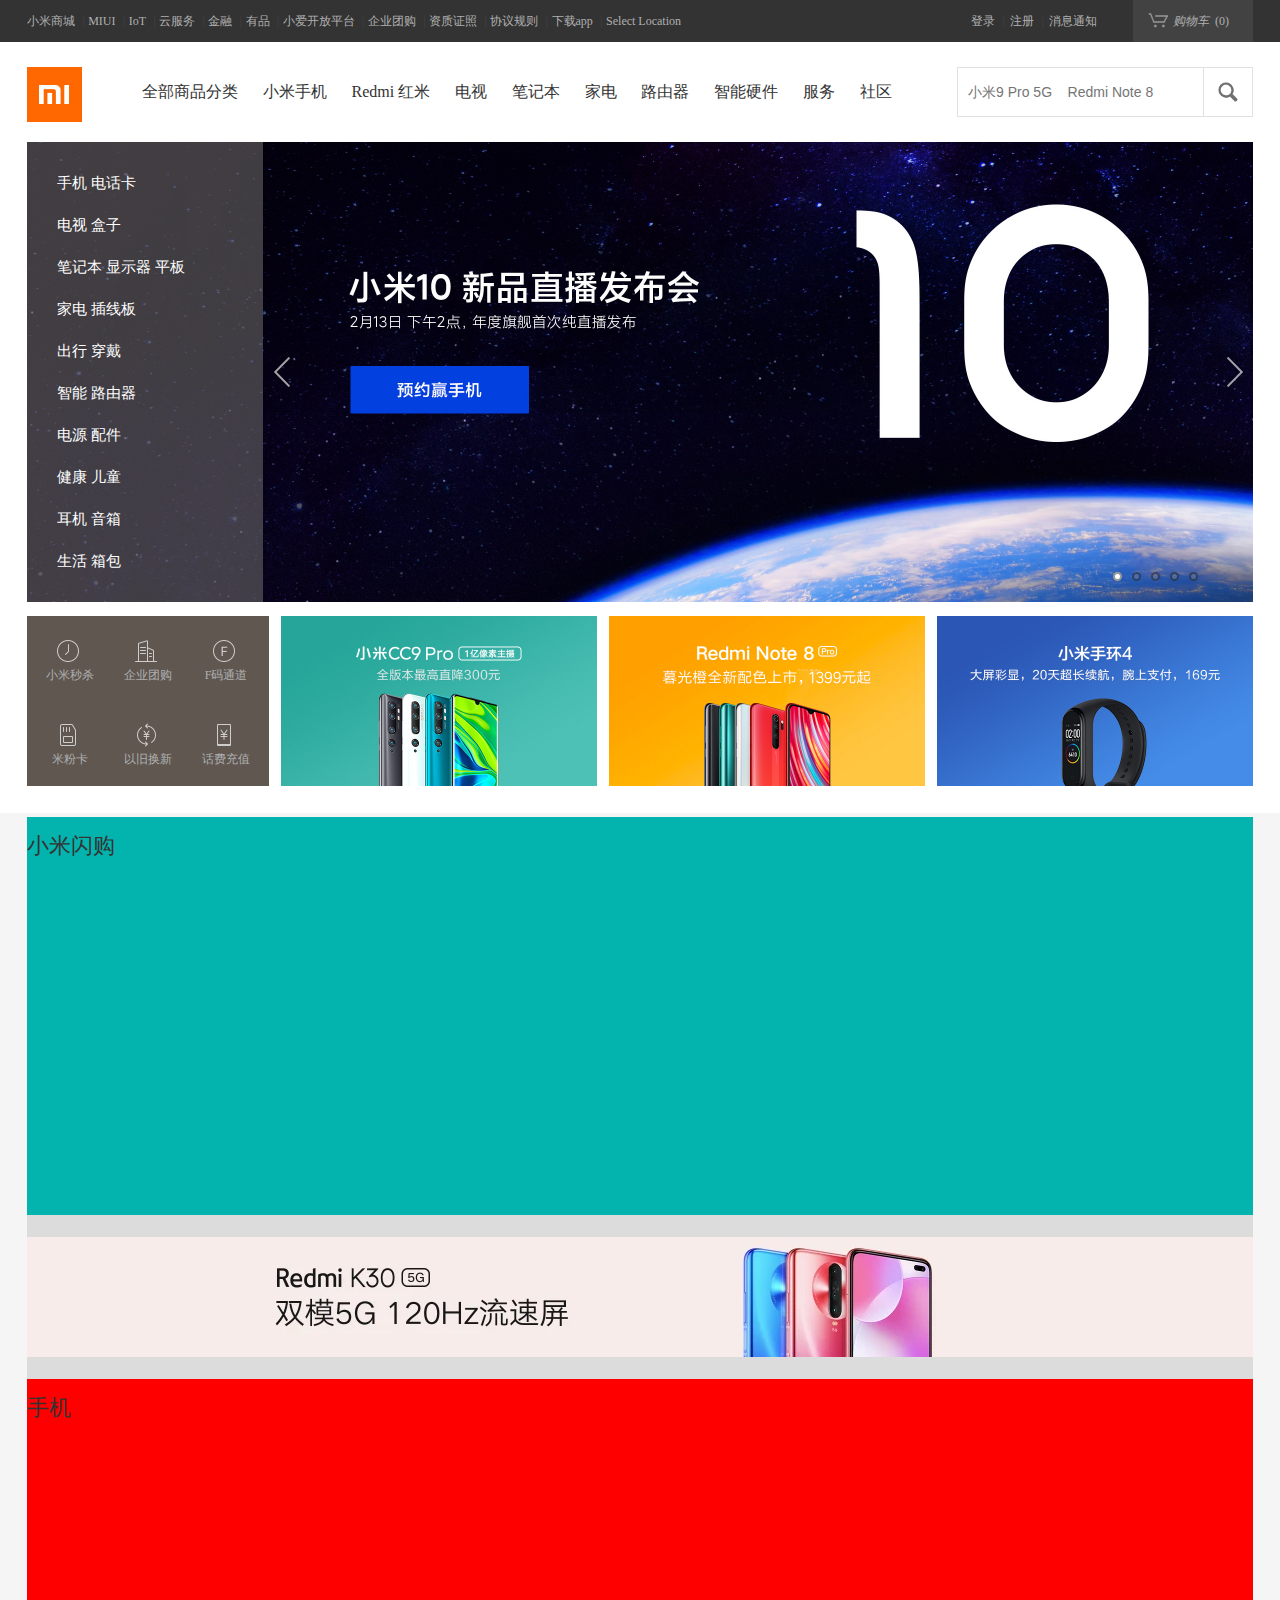
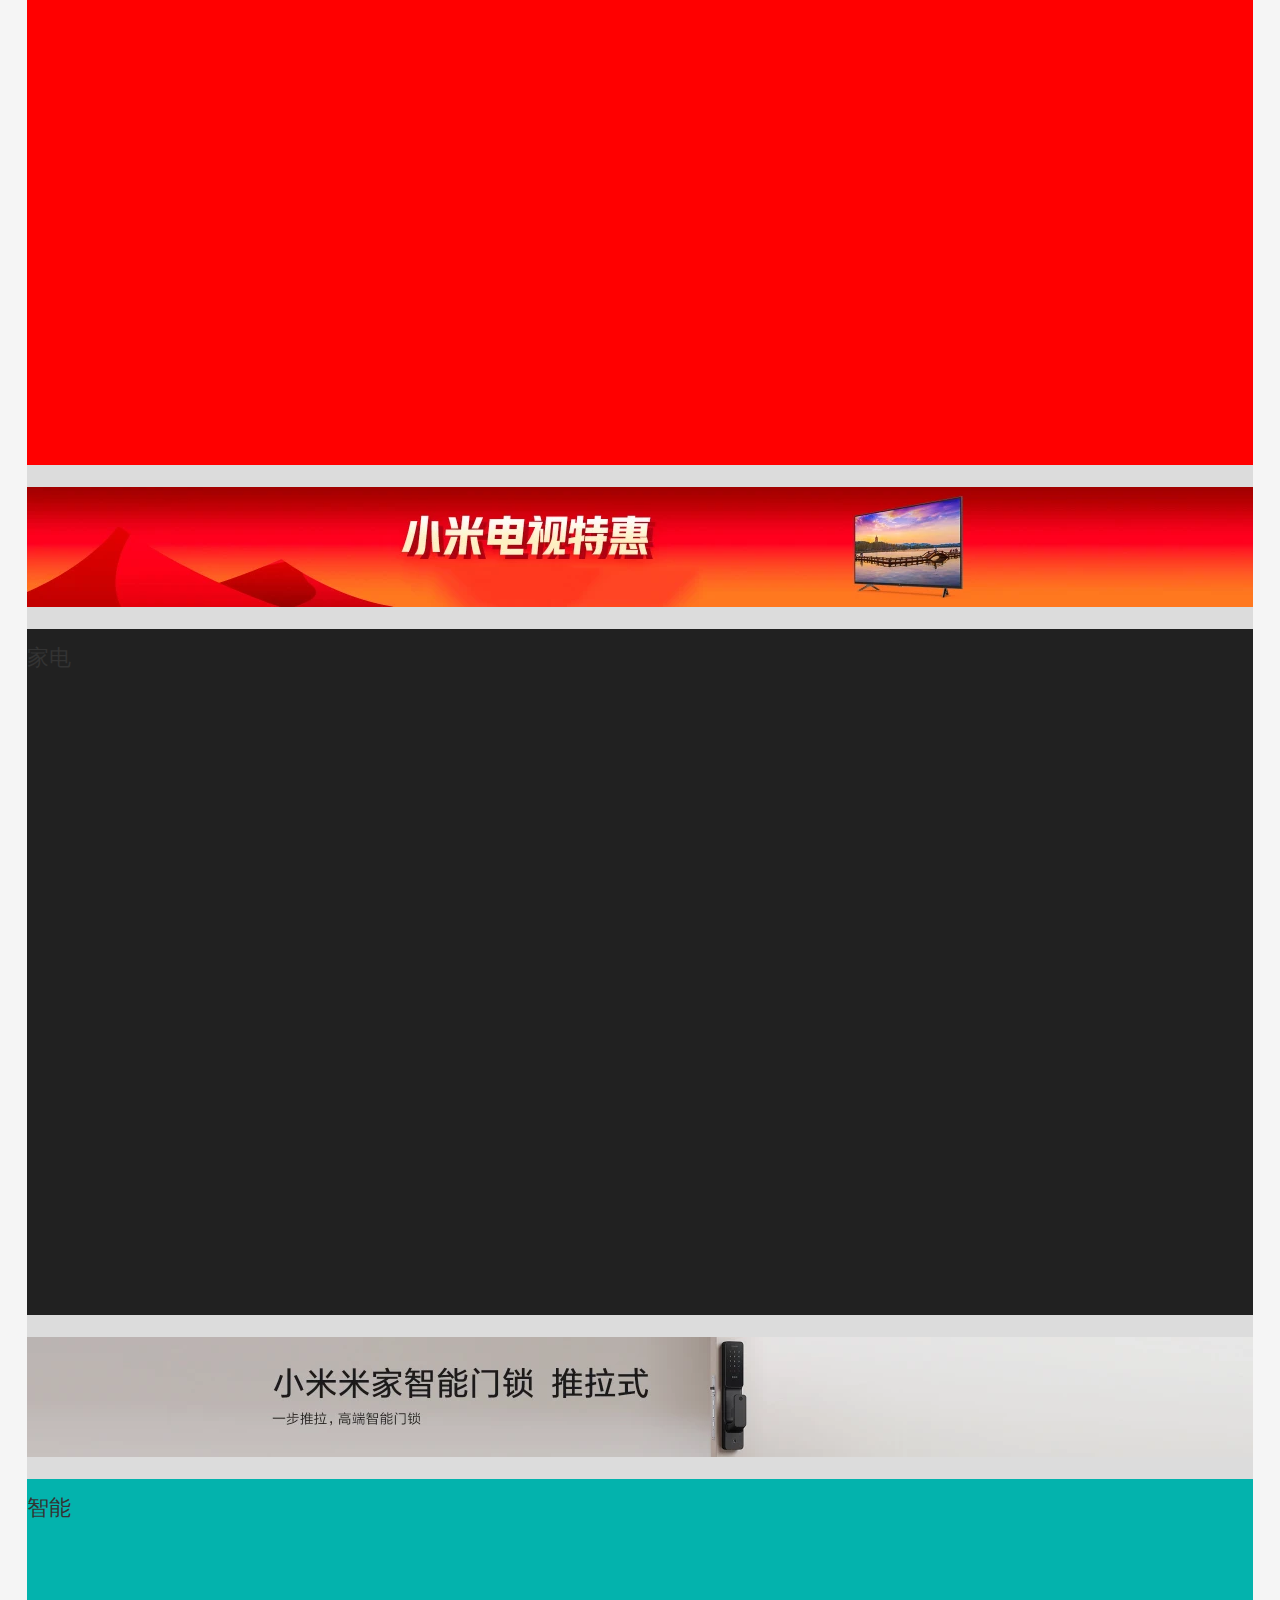
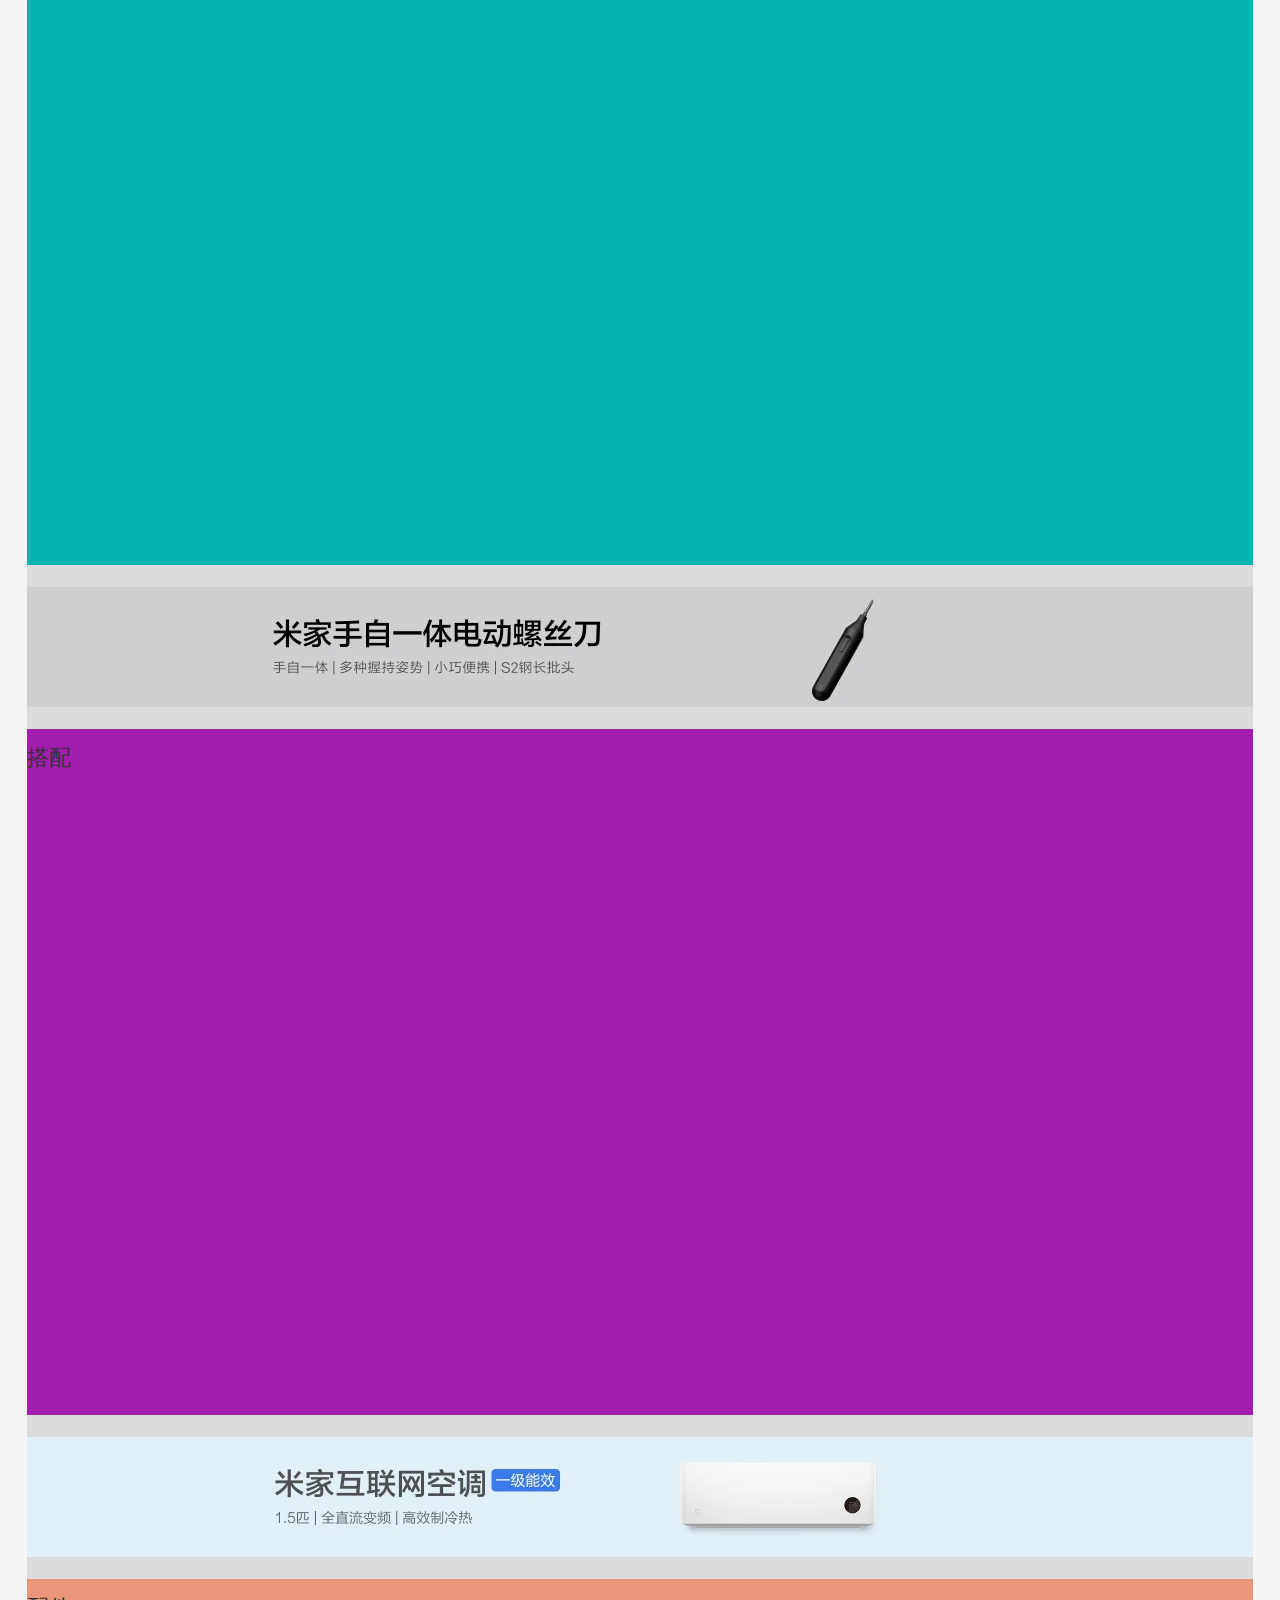
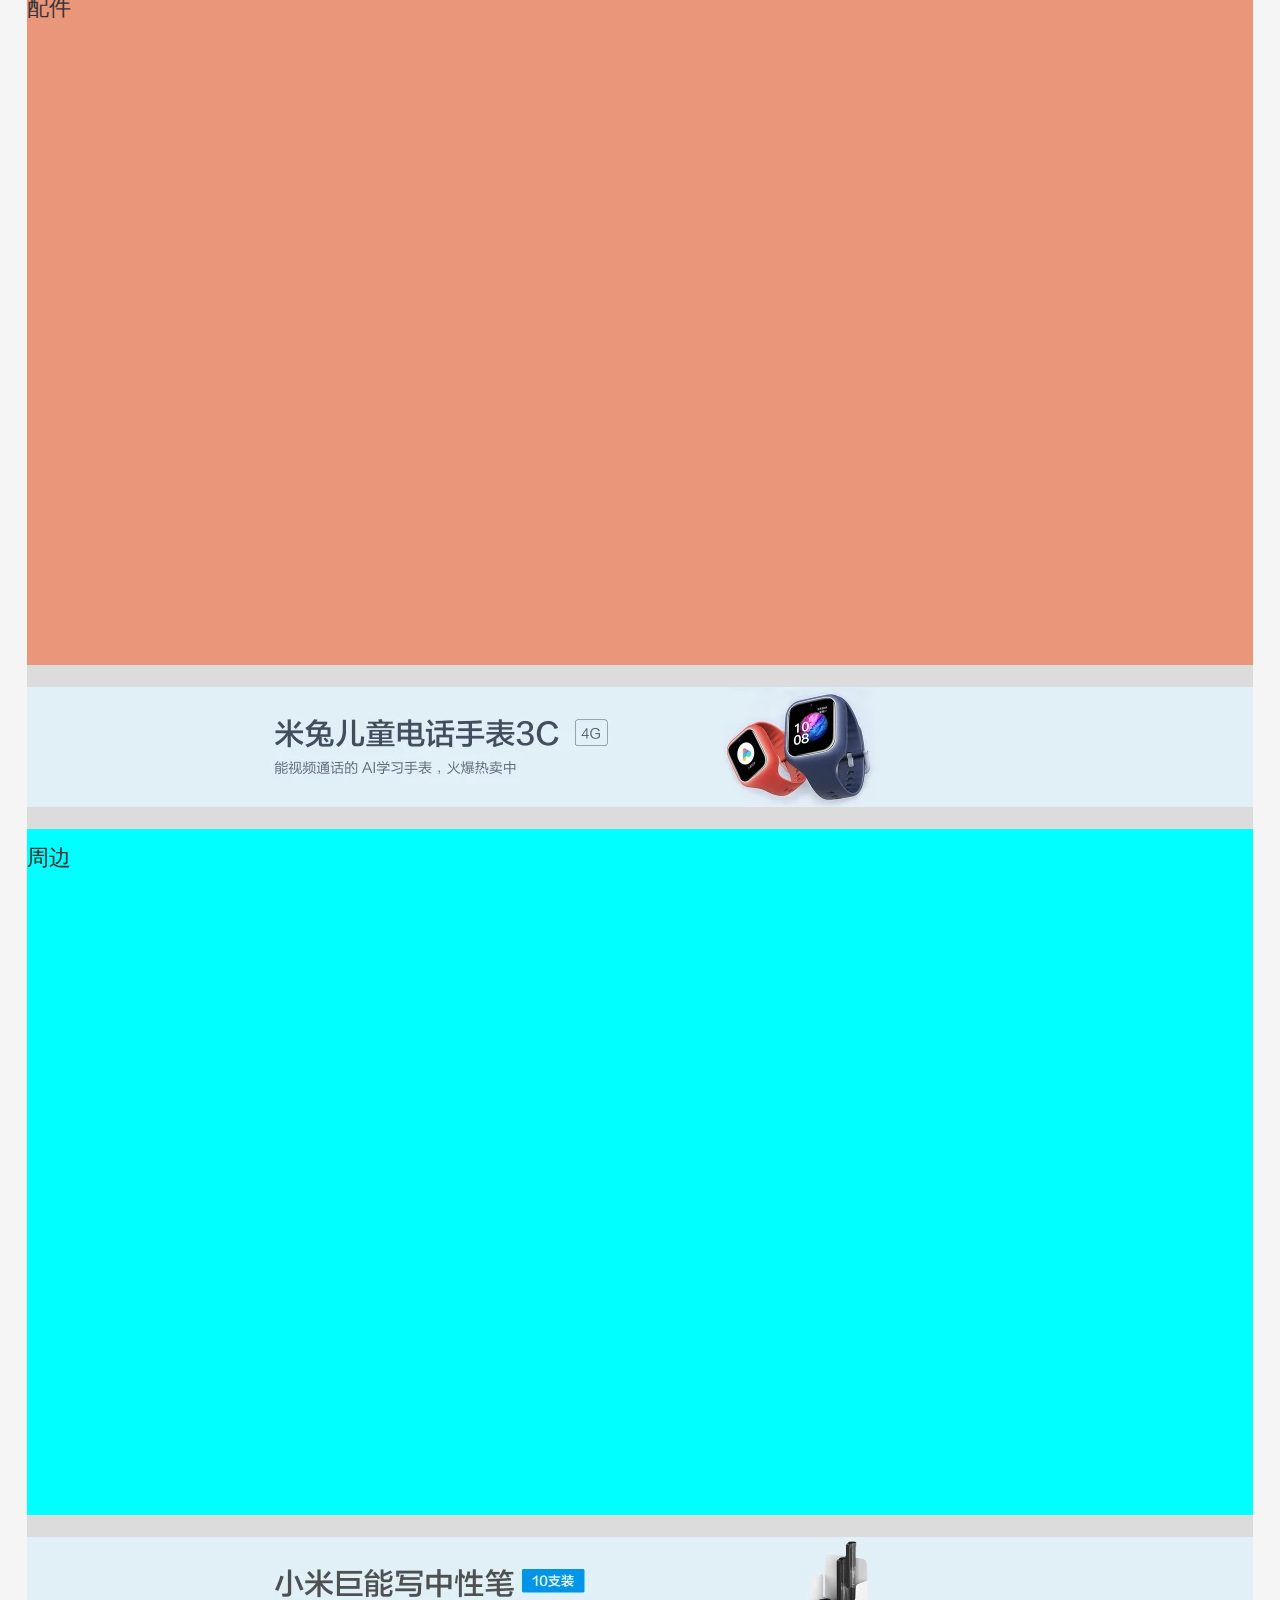
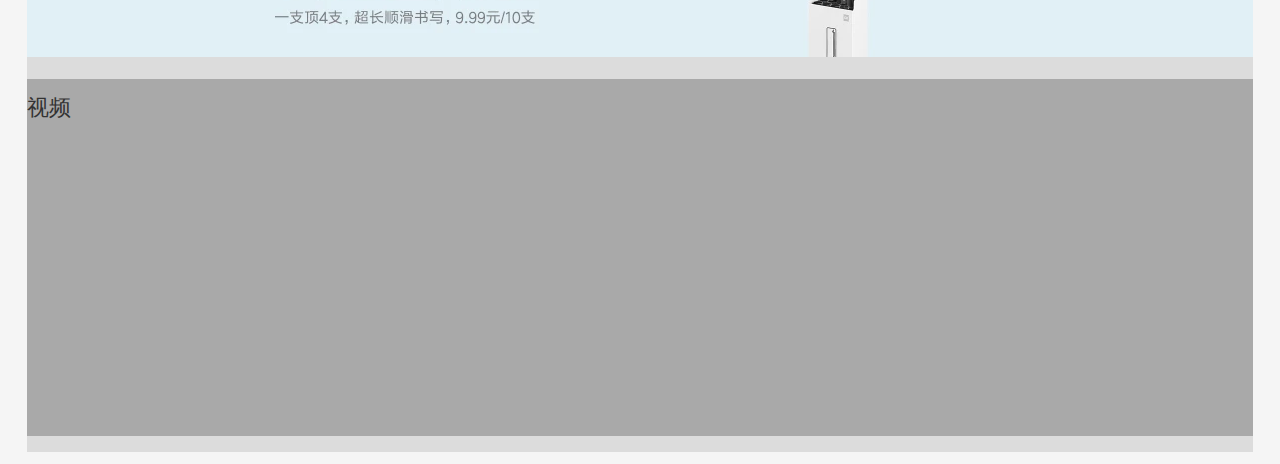
==== index.html @ f9903ea3 "小米商城 2020/2/10 16:49" ====
<!DOCTYPE html>
<html>
	<head>
		<meta charset="utf-8" />
		<title></title>
	</head>
	<body>

	</body>
</html>
<!DOCTYPE html>
<html>
	<head>
		<meta charset="utf-8" />
		<link rel="stylesheet" href="css/index.css" />
		<title>小米商城</title>
	</head>
	<body>
		<div class="nav">
			<div class="container">
				<div class="nav_left">
					<ul>
						<li><a href="">小米商城</a><span class="sep">|</span></li>
						<li><a href="">MIUI</a><span class="sep">|</span></li>
						<li><a href="">IoT</a><span class="sep">|</span></li>
						<li><a href="">云服务</a><span class="sep">|</span></li>
						<li><a href="">金融</a><span class="sep">|</span></li>
						<li><a href="">有品</a><span class="sep">|</span></li>
						<li><a href="">小爱开放平台</a><span class="sep">|</span></li>
						<li><a href="">企业团购</a><span class="sep">|</span></li>
						<li><a href="">资质证照</a><span class="sep">|</span></li>
						<li><a href="">协议规则</a><span class="sep">|</span></li>
						<li class="downapp"><a href="">下载app</a><span class="sep">|</span>
							<div class="b_code">
								<div><img src="./img/93650133310ec1c385487417a472a26c.png" /></div>
								<span>小米商城APP</span>
							</div>
						</li>
						<li><a href="">Select Location</a></li>
					</ul>
				</div>
				<div class="nav_right">
					<ul>
						<li><a href="">消息通知</a></li>
						<li><a href="">注册</a><span class="sep">|</span></li>
						<li><a href="">登录</a><span class="sep">|</span></li>
					</ul>
					<div class="shopping_cart">
						<div class="iconfont-cart"><img src="img/d7db56d1d850113f016c95e289e36efa.png" /></div>
						<div>
							<em>购物车&nbsp;&nbsp;</em><span>(0)</span>
							<div class="cart_menu"></div>
						</div>
					</div>
				</div>
			</div>
		</div>
		<div class="wrapper">
			<div class="site-header">
				<div class="container">
					<div class="logo">
						<img src="img/mi-logo.png" alt="">
					</div>
					<div class="s_nav">
						<ul>
							<li><a href="">全部商品分类</a></li>
							<li><a href="">小米手机</a></li>
							<li><a href="">Redmi 红米</a></li>
							<li><a href="">电视</a></li>
							<li><a href="">笔记本</a></li>
							<li><a href="">家电</a></li>
							<li><a href="">路由器</a></li>
							<li><a href="">智能硬件</a></li>
							<li><a href="">服务</a></li>
							<li><a href="">社区</a></li>
						</ul>
					</div>
					<div class="search">
						<input type="text" name="" class="search-box" value="" placeholder="小米9 Pro 5G    Redmi Note 8" />
						<div class="search_sub">
							<input type="submit" class="search-btn" value="" />
							<img src="img/search2.png" class="search-icon" />
						</div>
					</div>
				</div>
			</div>
			<div class="home-hero-container">
				<div class="home1">
					<div class="lb-left">
						<ul>
							<li>手机 电话卡</li>
							<li>电视 盒子</li>
							<li>笔记本 显示器 平板</li>
							<li>家电 插线板</li>
							<li>出行 穿戴</li>
							<li>智能 路由器</li>
							<li>电源 配件</li>
							<li>健康 儿童</li>
							<li>耳机 音箱</li>
							<li>生活 箱包</li>
						</ul>
					</div>
					<div class="goods-list">
					</div>
					<div class="lb-right">
						<ul>
							<li class="lb-display"><img src="img/a9ff246edc5ff5e20df7eebc06f28540.jpg" /></li>
							<li><img src="img/6bd4174b8c5aad67a64864a5716ad152.jpg" /></li>
							<li><img src="img/755aca9487082e7698e16f17cfb70839.jpg" /></li>
							<li><img src="img/8f816cfc71d6095ccf7a88079ba1bb20.jpg" /></li>
							<li><img src="img/d1f5969f331232266a61ef6319e7f943.jpg" /></li>
						</ul>
					</div>
					<div class="lt-btn"></div>
					<div class="gt-btn"></div>
					<div class="lb-point">
						<ol>
							<li class="hoverPoint"></li>
							<li></li>
							<li></li>
							<li></li>
							<li></li>
						</ol>
					</div>
				</div>
				<div class="home2">
					<div class="span1 span3">
						<ul>
							<li>
								<a href=""><img src="img/82abdba456e8caaea5848a0cddce03db.png"/></a>
								小米秒杀
							</li>
							<li>
								<a href=""><img src="img/806f2dfb2d27978e33fe3815d3851fa3.png"/></a>
								企业团购
							</li>
							<li>
								<a href=""><img src="img/eded6fa3b897a058163e2485532c4f10.png"/></a>
								F码通道
							</li>
							<li>
								<a href=""><img src="img/43a3195efa6a3cc7662efed8e7abe8bf.png"/></a>
								米粉卡
							</li>
							<li>
								<a href=""><img src="img/f4846bca6010a0deb9f85464409862af.png"/></a>
								以旧换新
							</li>
							<li>
								<a href=""><img src="img/9a76d7636b08e0988efb4fc384ae497b.png"/></a>
								话费充值
							</li>
						</ul>
					</div>
					<div class="span2 span3">
						<img src="img/7bc54a61b927dd8c54ddd39a0acf0254.jpg" />
					</div>
					<div class="span2 span3">
						<img src="img/94c74e01afe50a86c3a87ff030b85781.jpg" />
					</div>
					<div class="span2 span3">
						<img src="img/816a66edef10673b4768128b41804cae.jpg" />
					</div>
				</div>
			</div>
			<div class="page-main">
				<div class="page-container">
					<!-- 小米闪购 -->
					<div class="home-flashsale">
						<div class="box-hd">
							<h2 class="title">小米闪购</h2>
						</div>
					</div>
					<!-- 广告 -->
					<div class="home-banner-box">
						<img src="img/731d72805fb720532079afd58645f6b9.jpg" alt="">
					</div>
					<!-- 手机 -->
					<div class="home-brick-box phone">
						<div class="box-hd">
							<h2 class="title">手机</h2>
						</div>
					</div>
					<!-- 广告 -->
					<div class="home-banner-box">
						<img src="img/41d16e66381cfeda7b6b39ab67678d5e.jpg" alt="">
					</div>
					<!-- 家电 -->
					<div class="home-brick-box jd">
						<div class="box-hd">
							<h2 class="title">家电</h2>
						</div>
					</div>
					<!-- 广告 -->
					<div class="home-banner-box">
						<img src="img/59e8fc8ba9718c266882719fb4bbcedd.webp" alt="">
					</div>
					<div class="home-brick-box intelligence">
						<div class="box-hd">
							<h2 class="title">智能</h2>
						</div>
					</div>
					<div class="home-banner-box">
						<img src="img/98d68302bbdf8a004f2e91c56b527c2b.webp" alt="">
					</div>
					<div class="home-brick-box collocation">
						<div class="box-hd">
							<h2 class="title">搭配</h2>
						</div>
					</div>
					<div class="home-banner-box">
						<img src="img/89c2a209b742fce9b10d9d196149d634.webp" alt="">
					</div>
					
					<div class="home-brick-box parts">
						<div class="box-hd">
							<h2 class="title">配件</h2>
						</div>
					</div>
					<div class="home-banner-box">
						<img src="img/10fb0086cb21120c53248a3d8cc56dc5.webp" alt="">
					</div>
					<div class="home-brick-box periphery">
						<div class="box-hd">
							<h2 class="title">周边</h2>
						</div>
					</div>
					<div class="home-banner-box">
						<img src="./img/88e35cffc82cd98cd53172460067af17.webp" alt="">
					</div>
					<div class="home-video-box">
						<div class="box-hd">
							<h2 class="title">视频</h2>
						</div>
					</div>
				</div>
			</div>
		</div>
	</body>
	<script src="js/jquery-1.9.1.min.js"></script>
	<script src="js/index.js"></script>
</html>
---- css/index.css ----
* {
	margin: 0;
	color: #b0b0b0;
	font-size: 12px;
}

a {
	text-decoration: none;
	margin-right: 0.3em;
}

li {
	list-style: none;
}

.nav {
	width: 100%;
	height: 42px;
	background-color: rgb(51, 51, 51);
}

.nav .container {
	width: 1226px;
	margin: 0 auto;
}

.nav_left {
	width: auto;
	height: 42px;
	float: left;
	margin-left: -40px;
}

.nav_left ul li {
	float: left;
	line-height: 42px;
}

.nav_left ul li a:hover {
	color: #fff;
}

.sep {
	margin: 0 .3em;
	color: #424242;
}

.nav_right {
	width: auto;
	height: 42px;
	float: right;
}

.nav_right ul {
	float: left;
}

.nav_right ul li {
	float: right;
	line-height: 42px;
	margin-right: 2px;
}

.nav_right ul li a:hover {
	color: #fff;
}

.shopping_cart {
	margin-left: 30px;
	float: right;
	width: 120px;
	height: 42px;
	background-color: rgb(66, 66, 66);
	line-height: 42px;
	position: relative;
}

.iconfont-cart {
	width: 20px;
	height: 20px;
	float: left;
	margin: 5px 5px 0px 15px;
}

.iconfont-cart img {
	width: 100%;
	height: 100%;
}

.b_code {
	width: 125px;
	height: 0;
	background-color: #fff;
	position: absolute;
	left: -36px;
	box-shadow: 0 1px 5px #aaa;
	transition: height .3s;
}

.downapp {
	position: relative;
}

.downapp:hover .b_code {
	height: 150px;
}

.downapp:hover .b_code>div {
	height: 90px;
}

.downapp:hover .b_code span {
	display: inline-block;
}

.b_code>div {
	width: 90px;
	height: 0;
	position: relative;
	top: 20px;
	left: 17px;
	transition: height .5s;
}

.b_code img {
	width: 100%;
	height: 100%;
}

.b_code span {
	font-size: 14px;
	color: #333;
	position: relative;
	top: 15px;
	left: 20px;
	display: none;
}

.cart_menu {
	width: 320px;
	height: 0;
	background-color: #fff;
	position: absolute;
	left: -200px;
	box-shadow: 0 1px 5px #aaa;
	transition: height .3s;
	z-index: 999;
}

.shopping_cart:hover .cart_menu {
	height: 100px;
}

.site-header {
	width: 100%;
	height: 100px;
	/* background-color: green; */
}

.site-header .container {
	width: 1226px;
	height: 100px;
	/* background-color: #00C0A5; */
	margin: 0 auto;
	position: relative;
}

.logo {
	width: 55px;
	height: 55px;
	background-color: #ff6700;
	position: relative;
	float: left;
	top: 25px;
}

.logo img {
	margin: 3px;
}

.s_nav {
	width: 850px;
	height: 100px;
	float: left;
}

.s_nav ul li a {
	float: left;
	margin-left: 20px;
	font-size: 16px;
	color: #333;
	line-height: 100px;
	transition: all .3s;
}

.s_nav ul li a:hover {
	color: red;
}

.search {
	width: 296px;
	height: 50px;
	background-color: red;
	float: right;
	position: relative;
	top: 25px;
}

.search-box {
	width: 225px;
	height: 48px;
	padding: 0 10px;
	font-size: 14px;
	border: 1px solid #e0e0e0;
	line-height: 48px;
	outline: 0;
	color: #333;
}

.search-btn {
	width: 49px;
	height: 50px;
	border: 1px solid #e0e0e0;
	border-left: none;
	outline: 0;
	background-color: #fff;
	cursor: pointer;
	transition: all .3s;
}

.search img {
	width: 20px;
	height: 20px;
	position: absolute;
	top: 15px;
	right: 15px;
}

.search_sub {
	position: relative;
	float: right;
	cursor: pointer;
}

.search_sub:hover .search-btn {
	background-color: rgb(255, 103, 0);
}

.home-hero-container {
	width: 1226px;
	height: 644px;
	margin: 0 auto;
}

.home1 {
	width: 100%;
	height: 460px;
	/* background-color: yellowgreen; */
	position: relative;
}

.home2 {
	width: 100%;
	height: 170px;
	/* background-color: #83C44E; */
	margin-top: 14px;
	position: relative;
}

.lb-left {
	width: 236px;
	height: 100%;
	border: 0;
	color: #fff;
	background: rgba(105, 101, 101, 0.6);
	position: absolute;
	z-index: 99;
}

.lb-left ul {
	width: 234px;
	height: 420px;
	padding: 20px 0;
}

.lb-left ul li {
	font-size: 15px;
	color: #fff;
	height: 42px;
	width: 206px;
	line-height: 42px;
	padding-left: 30px;
	position: relative;
	display: block;
	cursor: pointer;
}


.lb-left ul li:hover {
	background-color: #ff6700;
}


.lb-right {
	width: 1226px;
	height: 100%;
	cursor: pointer;
	/* overflow: hidden; */
}

.lb-right ul {
	width: 1226px;
	height: auto;
	padding: 0;
}

.lb-right ul li {
	width: 1226px;
	height: auto;
	/* float: left; */
	position: absolute;
	opacity: 0;
	transition: all 1s;
}

.lb-display {
	opacity: 1 !important;
}

.lb-right ul li img {
	width: 100%;
	height: 100%;
}

.lt-btn {
	width: 41px;
	height: 69px;
	position: absolute;
	top: 195px;
	left: 236px;
	background: url(../img/icon-slides.png) no-repeat 100% 100%;
	background-position: -83px 0;
	cursor: pointer;
}

.lt-btn:hover {
	background-position: 0 0;
}

.gt-btn {
	width: 41px;
	height: 69px;
	position: absolute;
	right: 0px;
	top: 195px;
	background: url(../img/icon-slides.png) no-repeat 100% 100%;
	background-position: -124px 0;
	cursor: pointer;
}

.gt-btn:hover {
	background-position: -42px 0;
}

.lb-point a {
	width: 6px;
	height: 6px;
	border: 2px solid #fff;
	border-color: hsla(0, 0%, 100%, .3);
	border-radius: 10px;
	overflow: hidden;
	background: rgba(0, 0, 0, .4);
	opacity: 1;
}

.goods-list {
	width: 850px;
	height: 100%;
	background-color: #fff;
	display: none;
	position: absolute;
	z-index: 99;
	left: 236px;
}

.lb-point {
	width: 170px;
	height: 20px;
	/* background-color: rgba(0,0,0,.2); */
	position: absolute;
	right: 20px;
	bottom: 10px;
}

.lb-point ol li {
	width: 5px;
	height: 5px;
	background-color: rgba(153, 153, 153, .3);
	border-radius: 50%;
	float: left;
	border: 2px solid rgba(0, 0, 0, .4);
	transition: all 0.5s;
	margin-left: 10px;
	cursor: pointer;
}

.lb-point ol li:hover {
	background-color: #fff;
}

.hoverPoint {
	background-color: #fff !important;
}

.span1 {
	width: 236px;
	height: 164px;
	background-color: gold;
	position: relative;
	margin: 0;
	padding: 3px;
	list-style-type: none;
	font-size: 12px;
	text-align: center;
	background: #5f5750;
}

.span2 {
	width: 316px;
	height: 100%;
}

.span2 img {
	width: 100%;
}

.span3 {
	float: left;
	margin-right: 12px;
}

.span3:nth-last-child(1) {
	margin-right: 0;
}

.span1 ul {
	width: 100%;
	height: 100%;
	padding: 0;
}

.span1 ul li {
	float: left;
	width: 70px;
	height: 82px;
	padding: 0 3px;
	margin: 2px 0 0 2px;
}

.span1 ul li img {
	width: 24px;
	height: 24px;
}

.span1 ul li a {
	display: block;
	padding-top: 18px;
	text-overflow: ellipsis;
	color: #fff;
	opacity: .7;
	-webkit-transition: opacity .2s;
	transition: opacity .2s;
}

.span1 ul li:hover {
	color: white;
}

.page-main {
	width: 100%;
	height: 6035px;
	background-color: #f5f5f5;
	padding-top: 4px;
	padding-bottom: 12px;
	margin-top: 27px;
}

.page-container {
	width: 1226px;
	height: 100%;
	background-color: rgba(0, 0, 0, .1);
	margin: 0 auto;
}

.home-flashsale {
	width: 100%;
	height: 398px;
	background-color: #03B3AD;
	margin-bottom: 22px;
}

.home-banner-box {
	height: 120px;
	margin: 22px 0;
	overflow: hidden;
}

.box-hd {
	width: 100%;
	height: 58px;
	position: relative;
}

.title {
	font-size: 22px;
	font-weight: 200;
	line-height: 58px;
	color: #333;
}

.home-brick-box{
	width: 100%;
	height: 686px;
	background-color: #03B3AD;
}
.phone{
	background-color: red;
}
.jd{
	background-color: #212121;
}
.intelligence{
	background-color: #03B3AD;
}
.collocation{
	background-color: #A31DAF;
}
.parts{
	background-color: darksalmon;
}
.periphery{
	background-color: cyan;
}
.home-video-box{
	width: 100%;
	height: 357px;
	background-color: darkgrey;
}
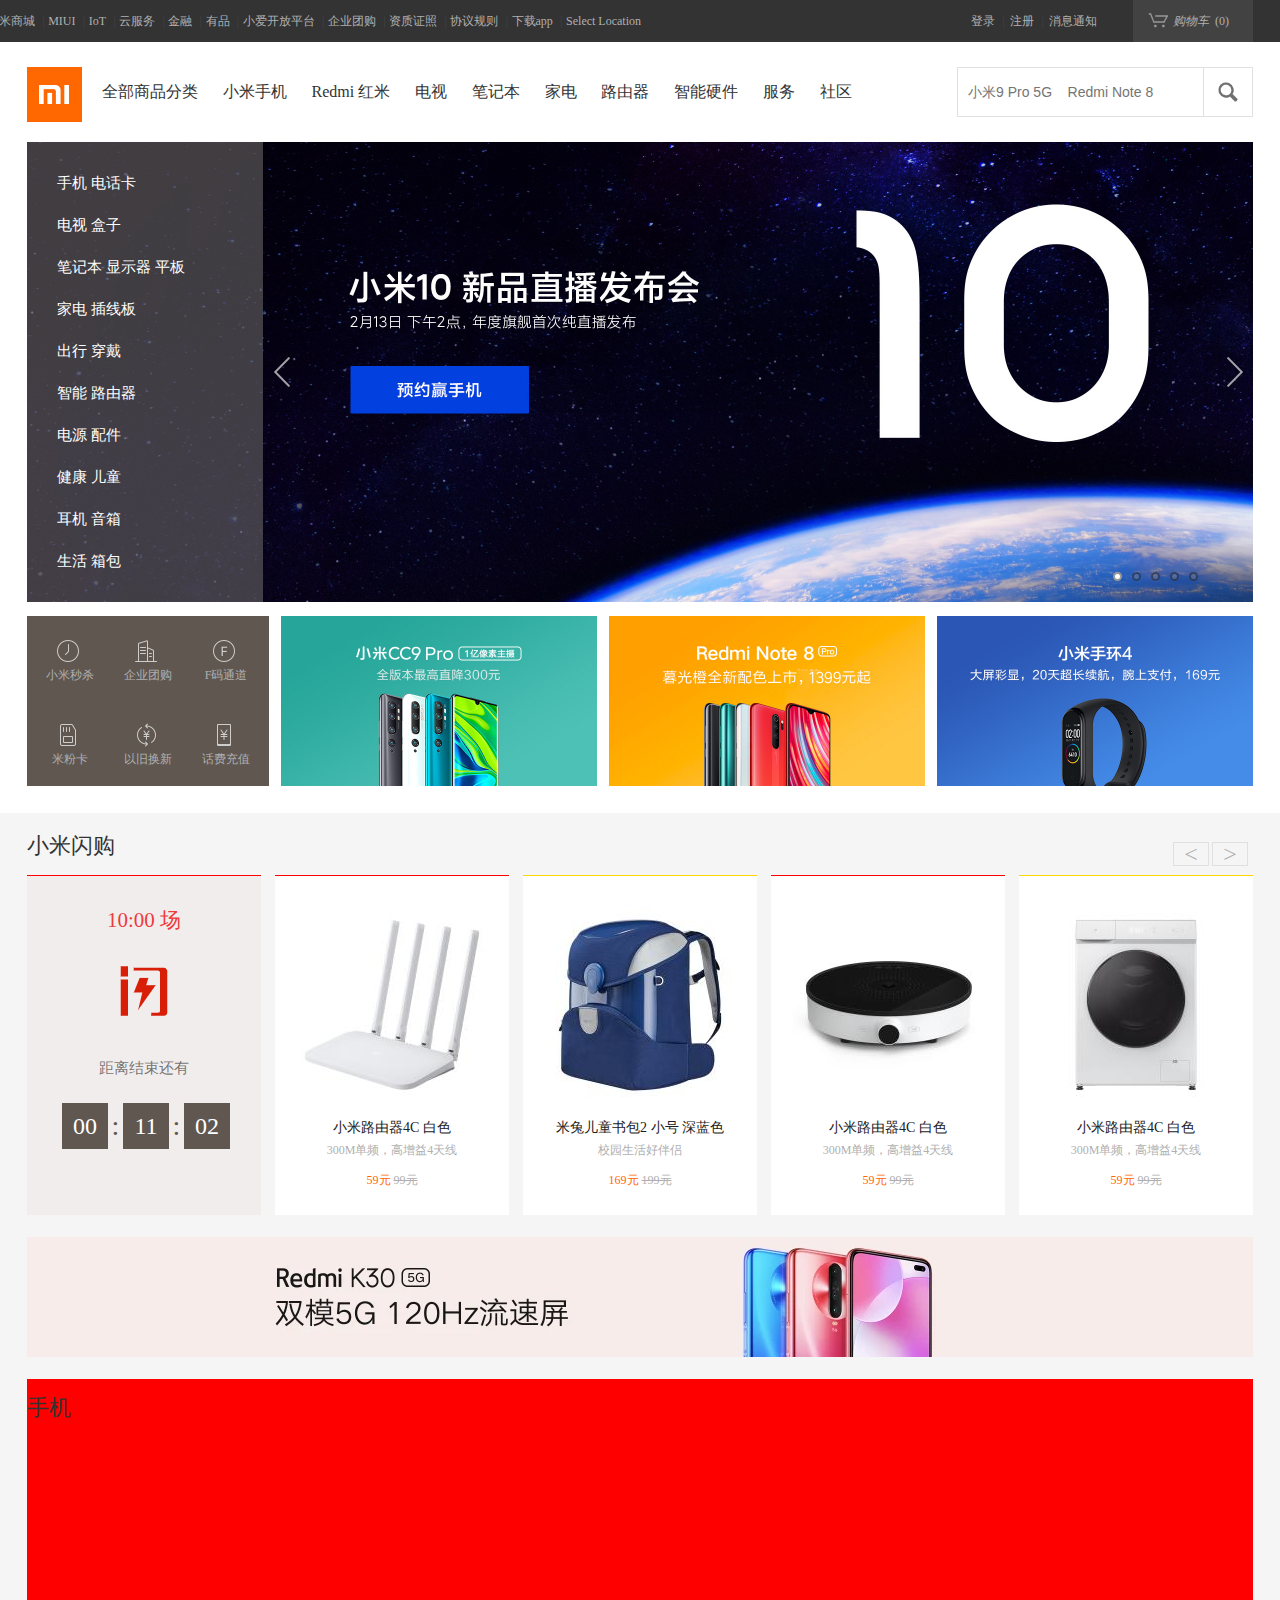
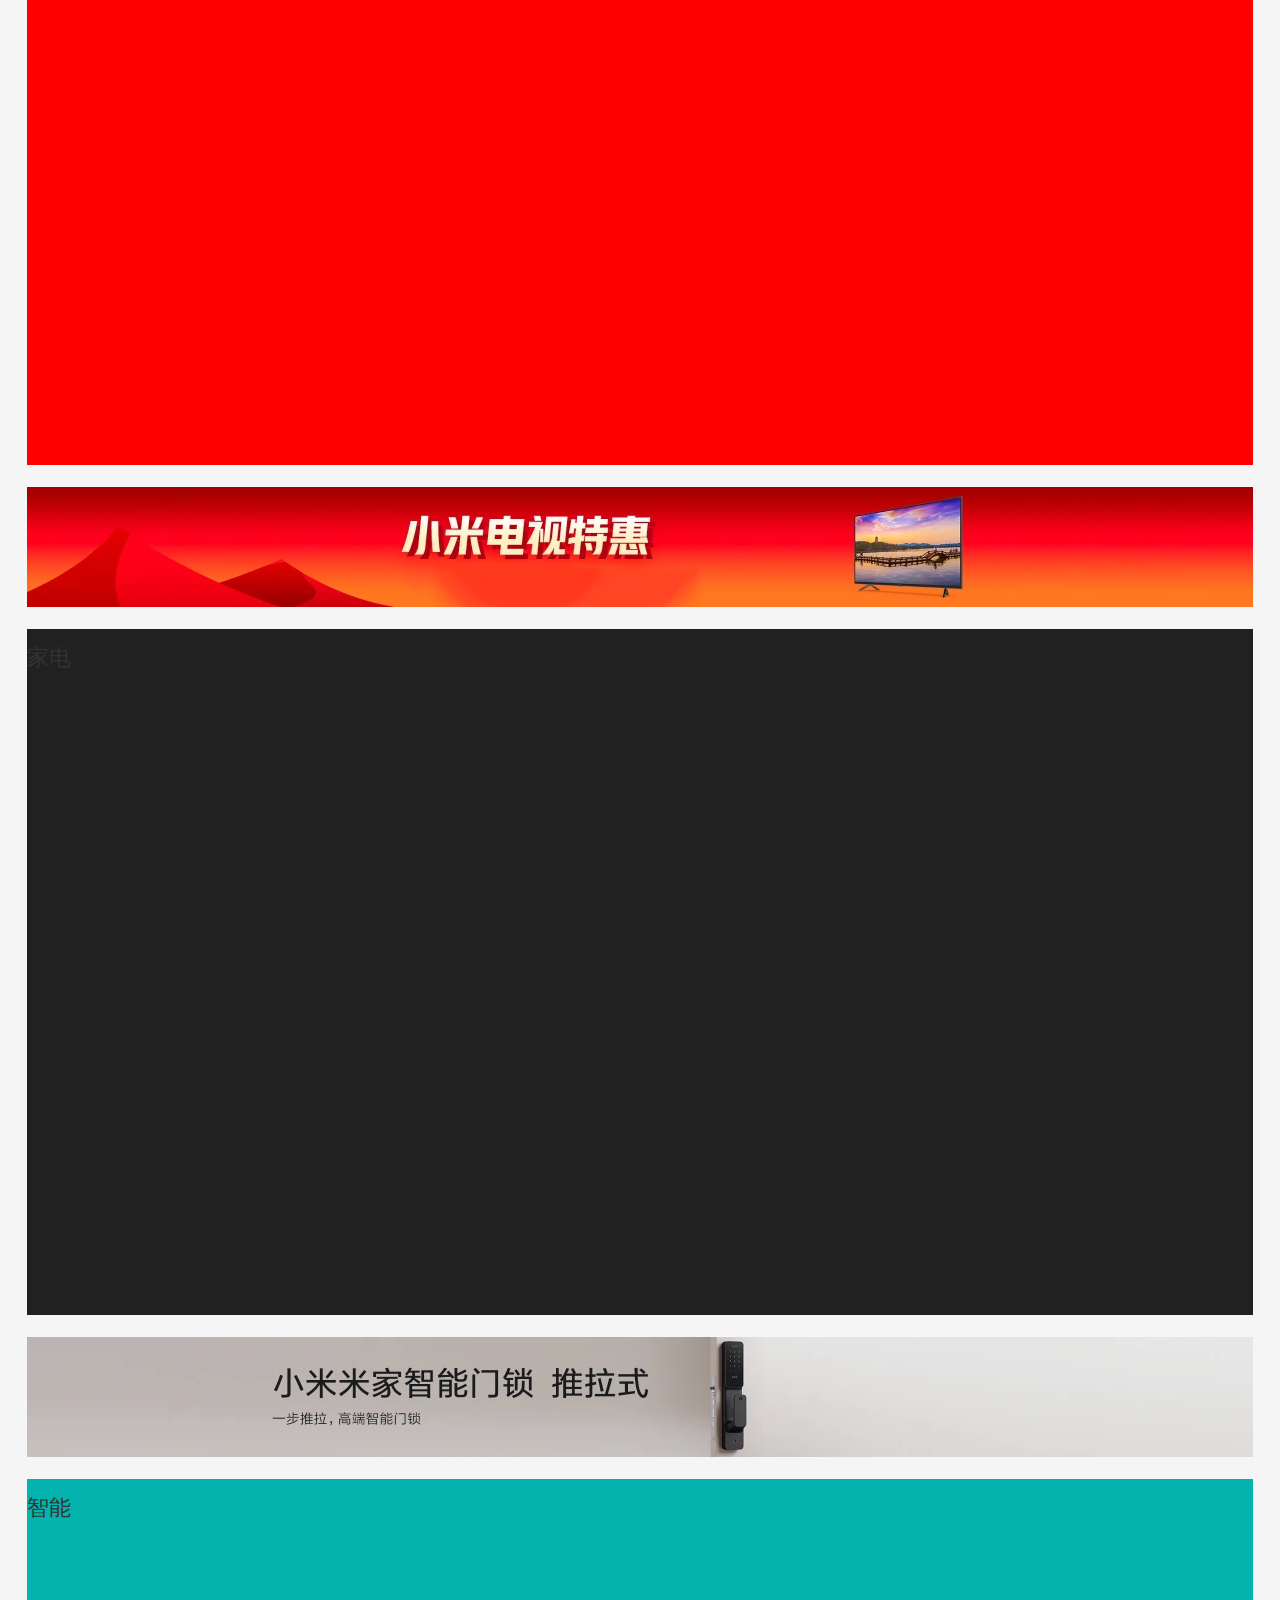
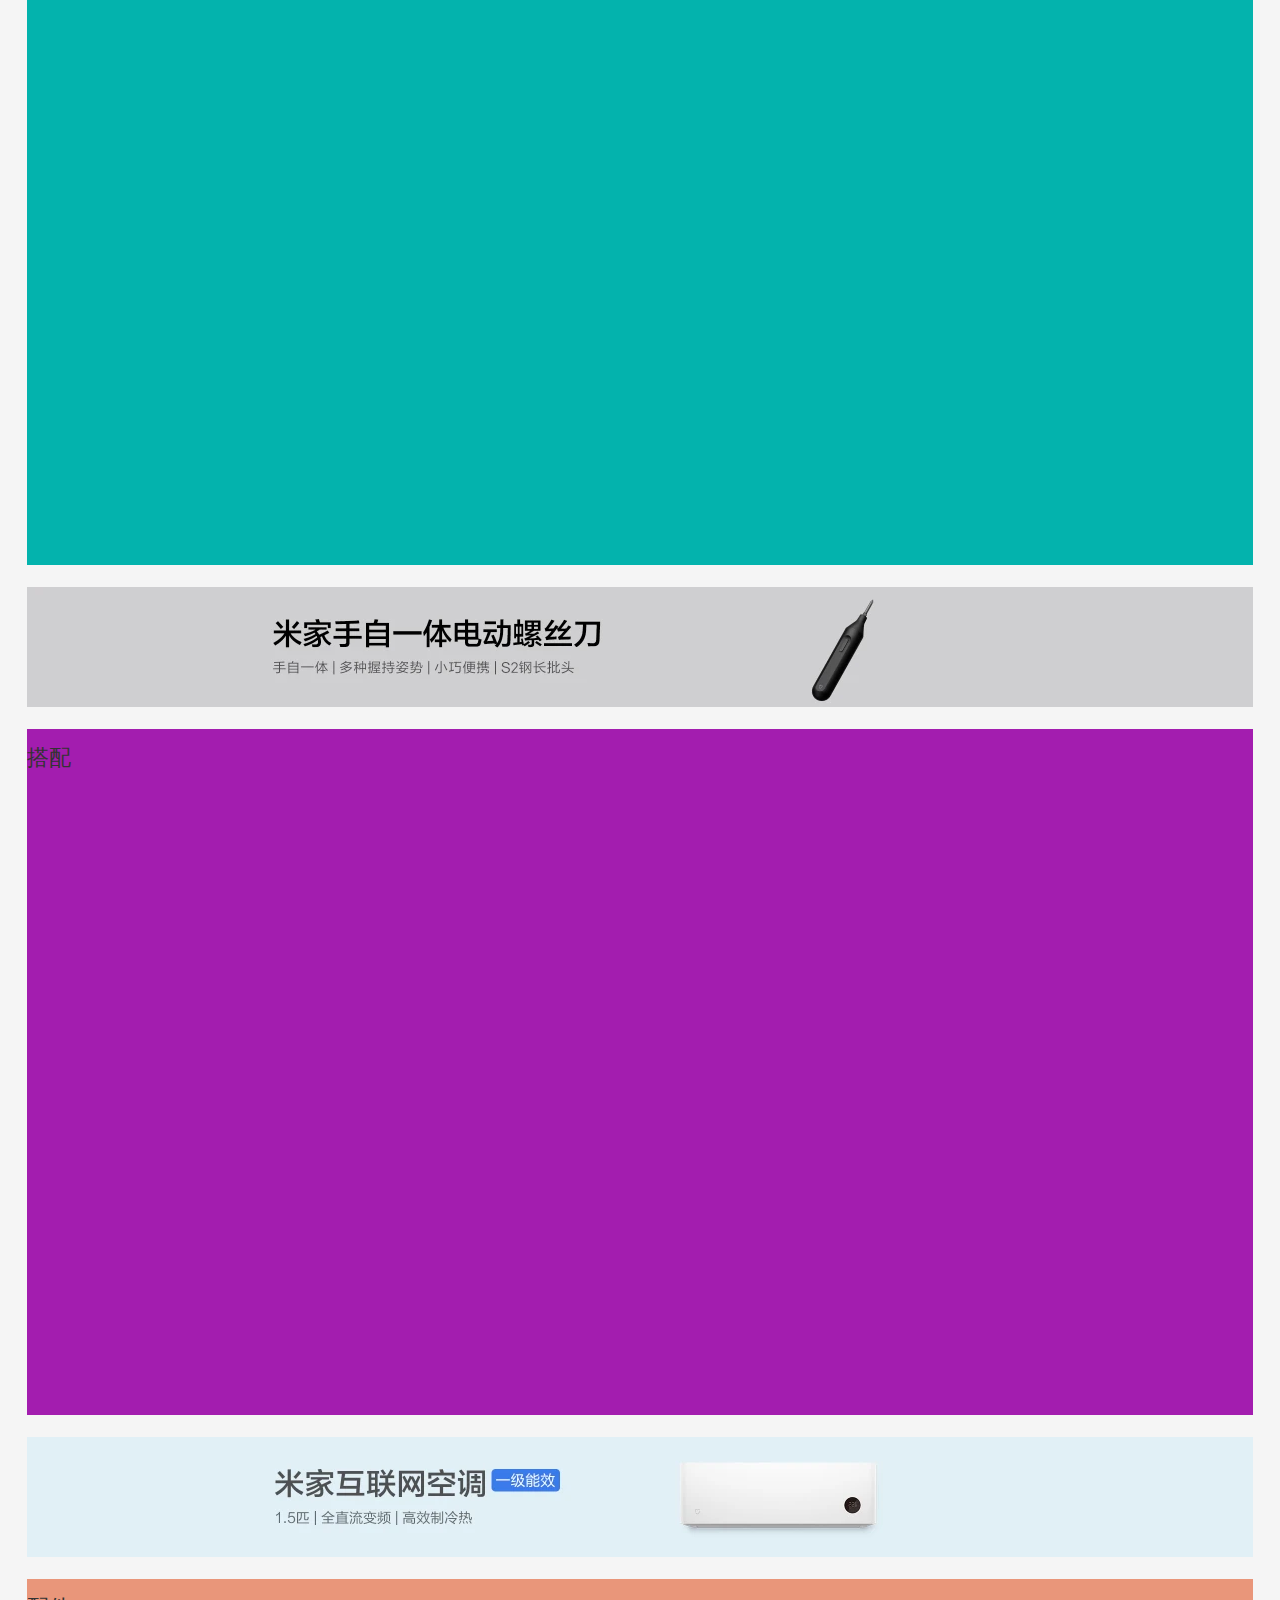
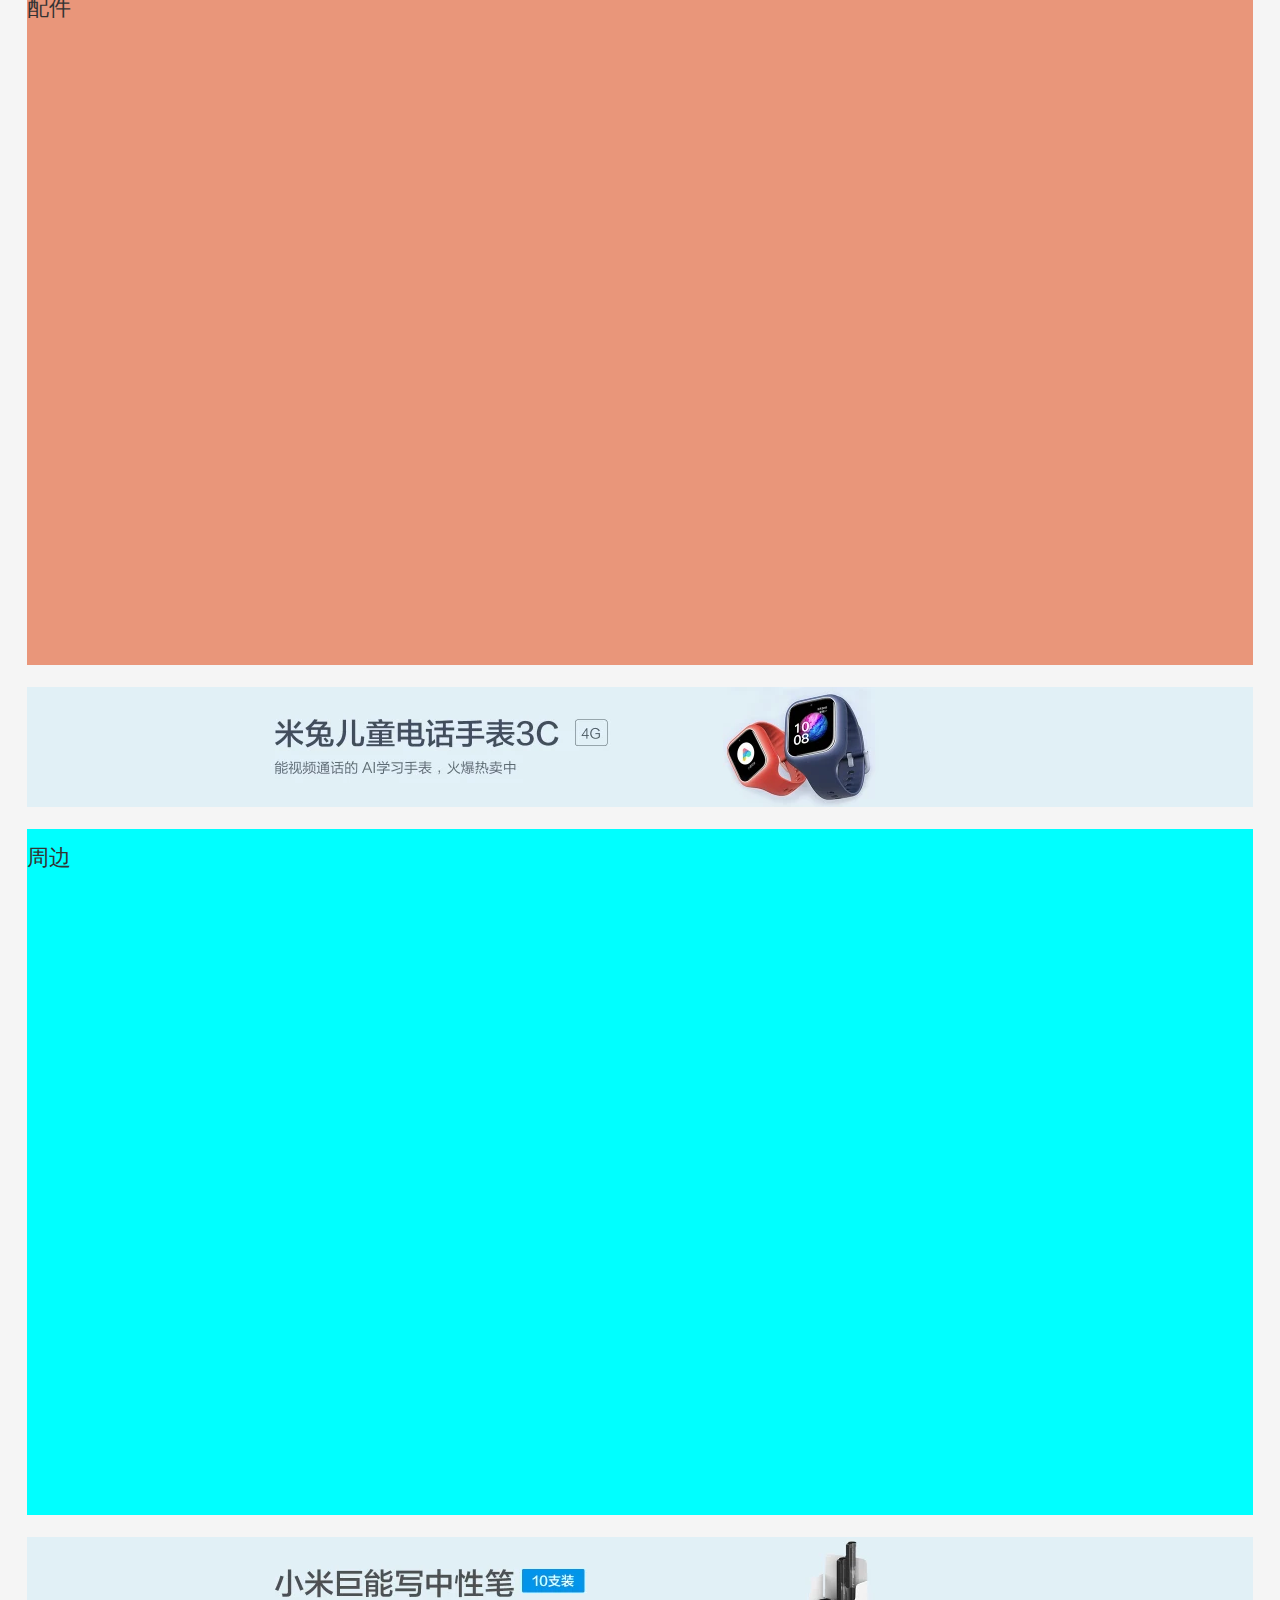
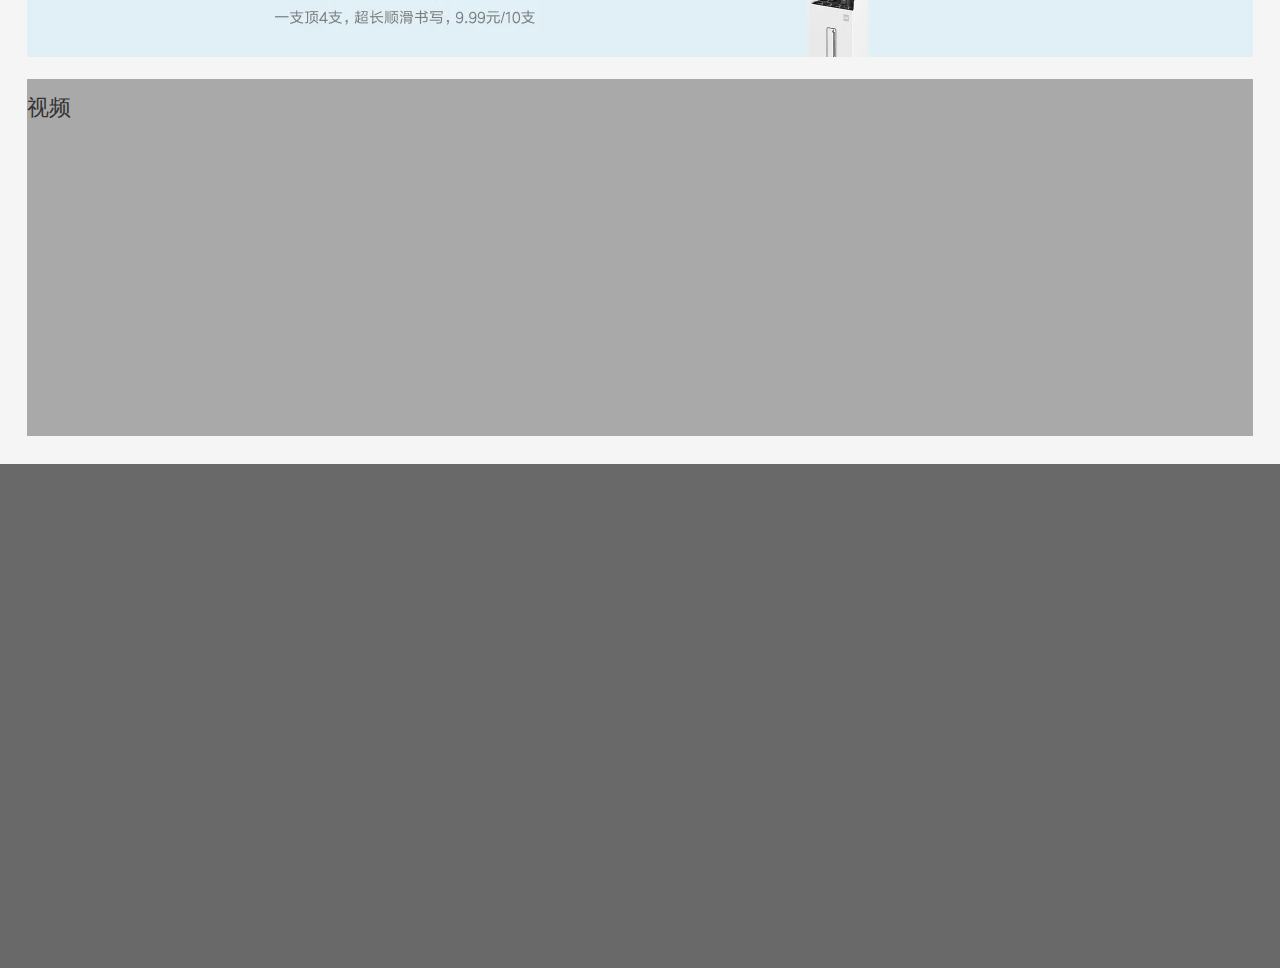
==== commit 9324348f: "闪购" ====
--- a/index.html
+++ b/index.html
@@ -170,6 +170,295 @@
 						<div class="box-hd">
 							<h2 class="title">小米闪购</h2>
 						</div>
+						<div class="flash-btn">
+							<span>&lt;</span>
+							<span>&gt;</span>
+						</div>
+						<div class="flashsale-demo">
+							<div class="flashsale-js">
+								<p>10:00&nbsp;场</p>
+								<div class="flash-icon">
+									<img src="img/flashsale.png"/>
+								</div>
+								<p style="color: rgba(0,0,0,.54);font-size: 15px;">距离结束还有</p>
+								<div class="flash-time">
+									<span>00</span>
+									<i>:</i>
+									<span>11</span>
+									<i>:</i>
+									<span>02</span>
+								</div>
+							</div>
+							<div class="flash-goods">
+								<ul>
+									<li>
+										<div class="flash-content">
+											<img src="img/flash/pms_1532604005.80875371.jpg">
+											<h3 class="flash-title">小米路由器4C 白色</h3>
+											<p class="desc">300M单频，高增益4天线</p>
+											<p class="price">
+												<span>59元</span>
+												<del>99元</del>	
+											</p>
+										</div>
+									</li>
+									<li>
+										<div class="flash-content">
+											<img src="img/flash/pms_1545878140.49791294.jpg">
+											<h3 class="flash-title">米兔儿童书包2 小号 深蓝色</h3>
+											<p class="desc">校园生活好伴侣</p>
+											<p class="price">
+												<span>169元</span>
+												<del>199元</del>	
+											</p>
+										</div>
+									</li>
+									<li>
+										<div class="flash-content">
+											<img src="img/flash/pms_1513822496.31335198.jpg">
+											<h3 class="flash-title">小米路由器4C 白色</h3>
+											<p class="desc">300M单频，高增益4天线</p>
+											<p class="price">
+												<span>59元</span>
+												<del>99元</del>	
+											</p>
+										</div>
+									</li>
+									<li>
+										<div class="flash-content">
+											<img src="img/flash/pms_1545975724.92496169.jpg">
+											<h3 class="flash-title">小米路由器4C 白色</h3>
+											<p class="desc">300M单频，高增益4天线</p>
+											<p class="price">
+												<span>59元</span>
+												<del>99元</del>	
+											</p>
+										</div>
+									</li>
+									<li>
+										<div class="flash-content">
+											<img src="img/flash/pms_1512725431.07341927.jpg">
+											<h3 class="flash-title">小米路由器4C 白色</h3>
+											<p class="desc">300M单频，高增益4天线</p>
+											<p class="price">
+												<span>59元</span>
+												<del>99元</del>	
+											</p>
+										</div>
+									</li>
+									<li>
+										<div class="flash-content">
+											<img src="img/flash/pms_1551343984.14546114.jpg">
+											<h3 class="flash-title">小米路由器4C 白色</h3>
+											<p class="desc">300M单频，高增益4天线</p>
+											<p class="price">
+												<span>59元</span>
+												<del>99元</del>	
+											</p>
+										</div>
+									</li>
+									<li>
+										<div class="flash-content">
+											<img src="img/flash/pms_1552868299.27348967.jpg">
+											<h3 class="flash-title">小米路由器4C 白色</h3>
+											<p class="desc">300M单频，高增益4天线</p>
+											<p class="price">
+												<span>59元</span>
+												<del>99元</del>	
+											</p>
+										</div>
+									</li>
+									<li>
+										<div class="flash-content">
+											<img src="img/flash/pms_1556521908.27222306.jpg">
+											<h3 class="flash-title">小米路由器4C 白色</h3>
+											<p class="desc">300M单频，高增益4天线</p>
+											<p class="price">
+												<span>59元</span>
+												<del>99元</del>	
+											</p>
+										</div>
+									</li>
+									<li>
+										<div class="flash-content">
+											<img src="img/flash/pms_1560222533.85047588.jpg">
+											<h3 class="flash-title">小米路由器4C 白色</h3>
+											<p class="desc">300M单频，高增益4天线</p>
+											<p class="price">
+												<span>59元</span>
+												<del>99元</del>	
+											</p>
+										</div>
+									</li>
+									<li>
+										<div class="flash-content">
+											<img src="img/flash/pms_1560230039.28979252.jpg">
+											<h3 class="flash-title">小米路由器4C 白色</h3>
+											<p class="desc">300M单频，高增益4天线</p>
+											<p class="price">
+												<span>59元</span>
+												<del>99元</del>	
+											</p>
+										</div>
+									</li>
+									<li>
+										<div class="flash-content">
+											<img src="img/flash/pms_1563188402.30011093.jpg">
+											<h3 class="flash-title">小米路由器4C 白色</h3>
+											<p class="desc">300M单频，高增益4天线</p>
+											<p class="price">
+												<span>59元</span>
+												<del>99元</del>	
+											</p>
+										</div>
+									</li>
+									<li>
+										<div class="flash-content">
+											<img src="img/flash/pms_1563787495.68116844.jpg">
+											<h3 class="flash-title">小米路由器4C 白色</h3>
+											<p class="desc">300M单频，高增益4天线</p>
+											<p class="price">
+												<span>59元</span>
+												<del>99元</del>	
+											</p>
+										</div>
+									</li>
+									<li>
+										<div class="flash-content">
+											<img src="img/flash/pms_1565058524.25058398.jpg">
+											<h3 class="flash-title">小米路由器4C 白色</h3>
+											<p class="desc">300M单频，高增益4天线</p>
+											<p class="price">
+												<span>59元</span>
+												<del>99元</del>	
+											</p>
+										</div>
+									</li>
+									<li>
+										<div class="flash-content">
+											<img src="img/flash/pms_1565614113.69785042.jpg">
+											<h3 class="flash-title">小米路由器4C 白色</h3>
+											<p class="desc">300M单频，高增益4天线</p>
+											<p class="price">
+												<span>59元</span>
+												<del>99元</del>	
+											</p>
+										</div>
+									</li>
+									<li>
+										<div class="flash-content">
+											<img src="img/flash/pms_1567393585.49577260.jpg">
+											<h3 class="flash-title">小米路由器4C 白色</h3>
+											<p class="desc">300M单频，高增益4天线</p>
+											<p class="price">
+												<span>59元</span>
+												<del>99元</del>	
+											</p>
+										</div>
+									</li>
+									<li>
+										<div class="flash-content">
+											<img src="img/flash/pms_1567408597.79367943.jpg">
+											<h3 class="flash-title">小米路由器4C 白色</h3>
+											<p class="desc">300M单频，高增益4天线</p>
+											<p class="price">
+												<span>59元</span>
+												<del>99元</del>	
+											</p>
+										</div>
+									</li>
+									<li>
+										<div class="flash-content">
+											<img src="img/flash/pms_1568188329.63947004.jpg">
+											<h3 class="flash-title">小米路由器4C 白色</h3>
+											<p class="desc">300M单频，高增益4天线</p>
+											<p class="price">
+												<span>59元</span>
+												<del>99元</del>	
+											</p>
+										</div>
+									</li>
+									<li>
+										<div class="flash-content">
+											<img src="img/flash/pms_1568617574.69725219.jpg">
+											<h3 class="flash-title">小米路由器4C 白色</h3>
+											<p class="desc">300M单频，高增益4天线</p>
+											<p class="price">
+												<span>59元</span>
+												<del>99元</del>	
+											</p>
+										</div>
+									</li>
+									<li>
+										<div class="flash-content">
+											<img src="img/flash/pms_1569564998.1585253.jpg">
+											<h3 class="flash-title">小米路由器4C 白色</h3>
+											<p class="desc">300M单频，高增益4天线</p>
+											<p class="price">
+												<span>59元</span>
+												<del>99元</del>	
+											</p>
+										</div>
+									</li>
+									<li>
+										<div class="flash-content">
+											<img src="img/flash/pms_1570623930.25886181.jpg">
+											<h3 class="flash-title">小米路由器4C 白色</h3>
+											<p class="desc">300M单频，高增益4天线</p>
+											<p class="price">
+												<span>59元</span>
+												<del>99元</del>	
+											</p>
+										</div>
+									</li>
+									<li>
+										<div class="flash-content">
+											<img src="img/flash/pms_1570670535.6211177.jpg">
+											<h3 class="flash-title">小米路由器4C 白色</h3>
+											<p class="desc">300M单频，高增益4天线</p>
+											<p class="price">
+												<span>59元</span>
+												<del>99元</del>	
+											</p>
+										</div>
+									</li>
+									<li>
+										<div class="flash-content">
+											<img src="img/flash/pms_1571038766.41824452.jpg">
+											<h3 class="flash-title">小米路由器4C 白色</h3>
+											<p class="desc">300M单频，高增益4天线</p>
+											<p class="price">
+												<span>59元</span>
+												<del>99元</del>	
+											</p>
+										</div>
+									</li>
+									<li>
+										<div class="flash-content">
+											<img src="img/flash/pms_1571384720.99968563.jpg">
+											<h3 class="flash-title">小米路由器4C 白色</h3>
+											<p class="desc">300M单频，高增益4天线</p>
+											<p class="price">
+												<span>59元</span>
+												<del>99元</del>	
+											</p>
+										</div>
+									</li>
+									<li>
+										<div class="flash-content">
+											<img src="img/flash/pms_1571576399.73615710.jpg">
+											<h3 class="flash-title">小米路由器4C 白色</h3>
+											<p class="desc">300M单频，高增益4天线</p>
+											<p class="price">
+												<span>59元</span>
+												<del>99元</del>	
+											</p>
+										</div>
+									</li>
+								</ul>
+							</div>
+							
+						</div>
 					</div>
 					<!-- 广告 -->
 					<div class="home-banner-box">
@@ -234,6 +523,9 @@
 						</div>
 					</div>
 				</div>
+			</div>
+			<div class="footer">
+				
 			</div>
 		</div>
 	</body>
--- a/css/index.css
+++ b/css/index.css
@@ -11,6 +11,10 @@
 
 li {
 	list-style: none;
+}
+
+ul {
+	padding-left: 0;
 }
 
 .nav {
@@ -488,15 +492,168 @@
 .page-container {
 	width: 1226px;
 	height: 100%;
-	background-color: rgba(0, 0, 0, .1);
 	margin: 0 auto;
 }
 
+/* 闪购 */
 .home-flashsale {
 	width: 100%;
 	height: 398px;
-	background-color: #03B3AD;
 	margin-bottom: 22px;
+	position: relative;
+}
+
+.flashsale-demo {
+	width: 100%;
+	height: 340px;
+	/* overflow: hidden; */
+}
+
+.flash-btn {
+	width: 80px;
+	height: 25px;
+	/* background-color: #007AFF; */
+	position: absolute;
+	right: 0;
+	top: 25px;
+}
+
+.flash-btn span:hover {
+	color: #ff6700;
+}
+
+.flash-btn span {
+	display: inline-block;
+	width: 24px;
+	height: 16px;
+	padding: 3px 5px;
+	border: 1px solid #e0e0e0;
+	font-size: 24px;
+	line-height: 16px;
+	transition: color .5s;
+	color: #b0b0b0;
+	text-align: center;
+	cursor: pointer;
+}
+
+.flashsale-js {
+	width: 234px;
+	height: 339px;
+	border-top: 1px solid red;
+	float: left;
+	background: #f1eded;
+	z-index: 999;
+}
+
+.flashsale-js p {
+	font-size: 21px;
+	color: #ef3a3b;
+	font-weight: 350;
+	text-align: center;
+	margin-top: 30px;
+}
+
+.flashsale-js span {
+	width: 46px;
+	height: 46px;
+	background: #605751;
+	color: #fff;
+	font-size: 24px;
+	line-height: 46px;
+	float: left;
+	text-align: center;
+}
+
+.flash-time {
+	margin-left: 35px;
+	margin-top: 25px;
+}
+
+.flashsale-js i {
+	width: 15px;
+	float: left;
+	height: 46px;
+	line-height: 46px;
+	color: #605751;
+	font-size: 28px;
+	font-style: normal;
+	text-align: center;
+}
+
+.flash-icon {
+	width: 100%;
+	height: 65px;
+	padding: 5px 0;
+	margin-top: 20px;
+}
+
+.flash-icon img {
+	margin-left: 85px;
+}
+
+.flashsale-demo ul {
+	width: 6700px;
+	height: 100%;
+}
+.flash-goods{
+	width: 992px;
+	height: 100%;
+	/* background-color: #7381ff; */
+	float: left;
+	overflow: hidden;
+}
+
+.flashsale-demo ul li {
+	width: 234px;
+	height: 339px;
+	background-color: #fff;
+	float: left;
+	margin-left: 14px;
+}
+
+.flashsale-demo ul li:nth-child(odd) {
+	border-top: 1px solid red;
+}
+
+.flashsale-demo ul li:nth-child(even) {
+	border-top: 1px solid gold;
+}
+
+.flash-content {
+	margin-top: 29px;
+}
+
+.flash-content img {
+	margin: 0 17px 10px;
+}
+
+.flash-title {
+	text-align: center;
+	font-size: 14px;
+	font-weight: 400;
+	text-overflow: ellipsis;
+	color: #212121;
+	overflow: hidden;
+	white-space: nowrap;
+	margin-bottom: 5px;
+}
+
+.desc {
+	height: 18px;
+	margin: 0 20px 12px;
+	font-size: 12px;
+	text-overflow: ellipsis;
+	color: #b0b0b0;
+	overflow: hidden;
+	white-space: nowrap;
+	text-align: center;
+}
+
+.price {
+	text-align: center;
+}
+.price span:nth-child(1){
+	color: #ff6700;
 }
 
 .home-banner-box {
@@ -518,31 +675,46 @@
 	color: #333;
 }
 
-.home-brick-box{
+.home-brick-box {
 	width: 100%;
 	height: 686px;
 	background-color: #03B3AD;
 }
-.phone{
+
+.phone {
 	background-color: red;
 }
-.jd{
+
+.jd {
 	background-color: #212121;
 }
-.intelligence{
+
+.intelligence {
 	background-color: #03B3AD;
 }
-.collocation{
+
+.collocation {
 	background-color: #A31DAF;
 }
-.parts{
+
+.parts {
 	background-color: darksalmon;
 }
-.periphery{
+
+.periphery {
 	background-color: cyan;
 }
-.home-video-box{
+
+.home-video-box {
 	width: 100%;
 	height: 357px;
 	background-color: darkgrey;
-}+}
+
+
+/* 底部 */
+.footer {
+	width: 100%;
+	height: 504px;
+	background-color: dimgray;
+}
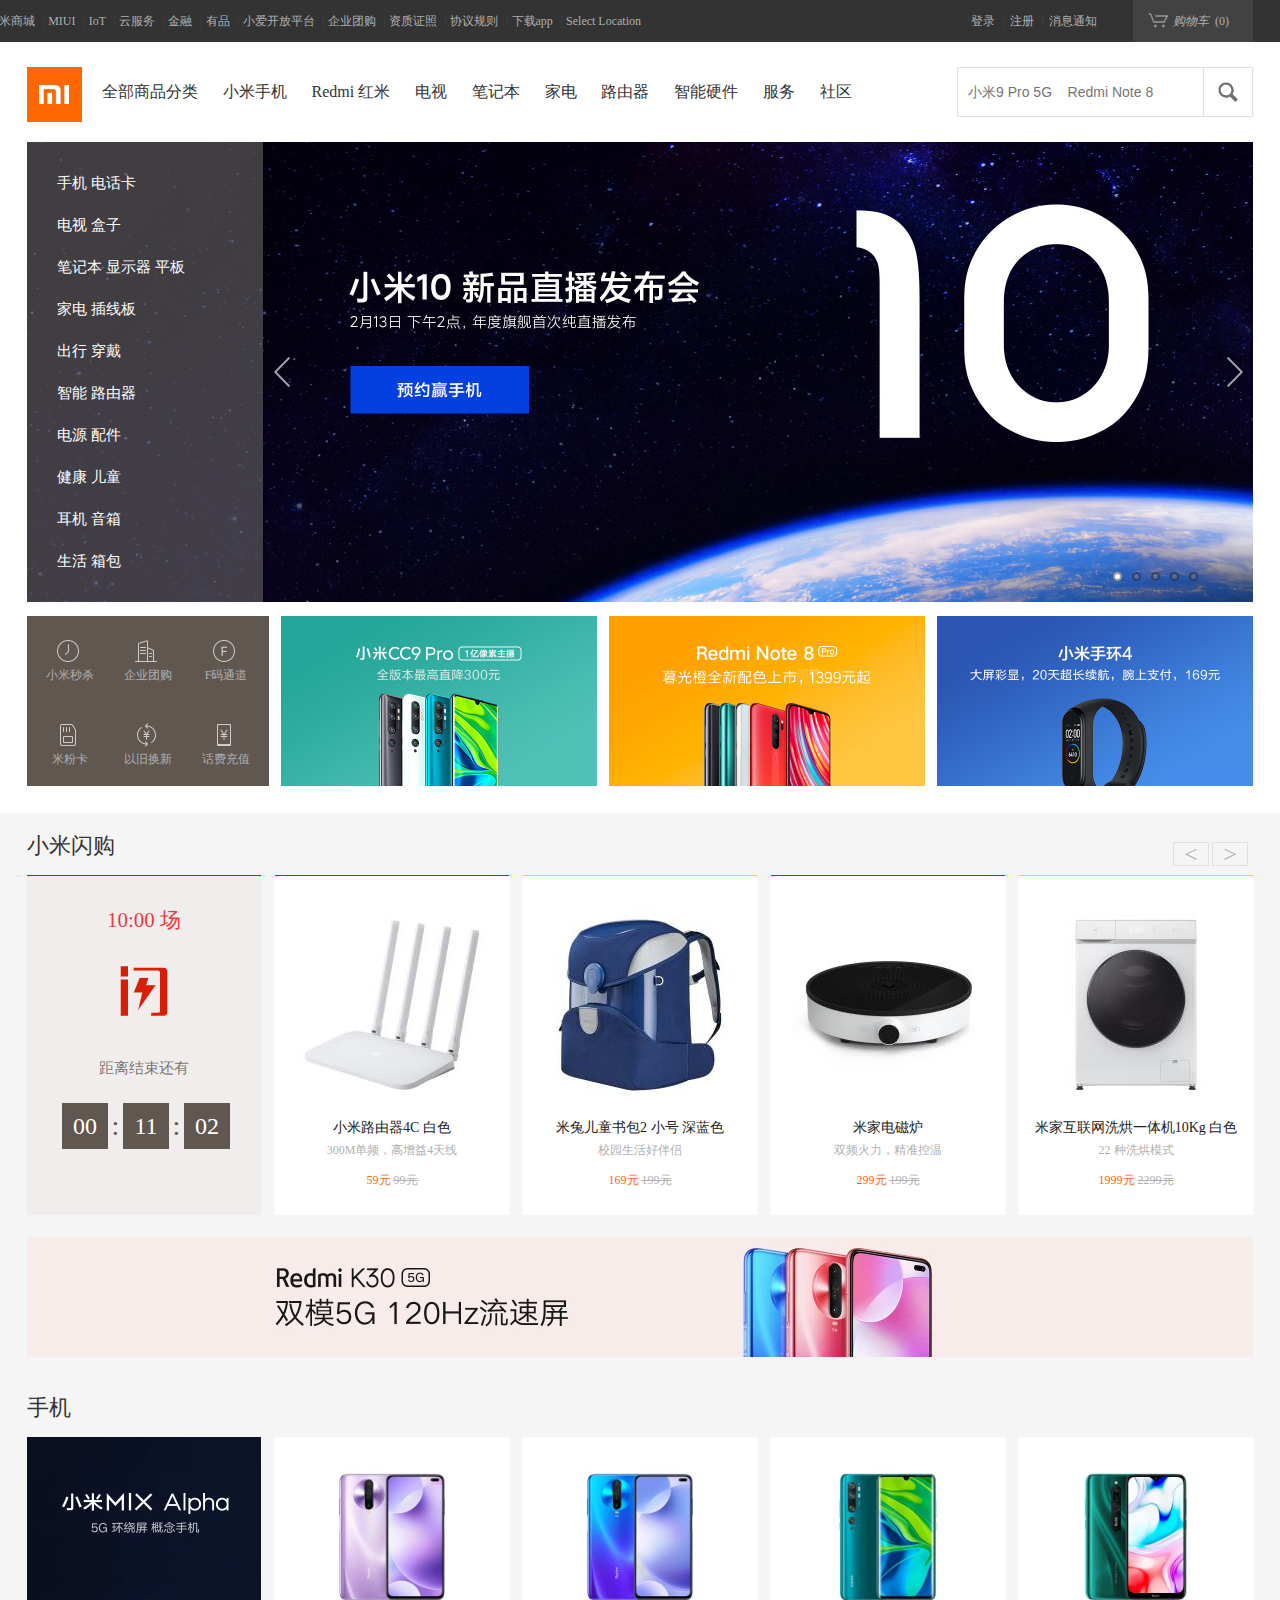
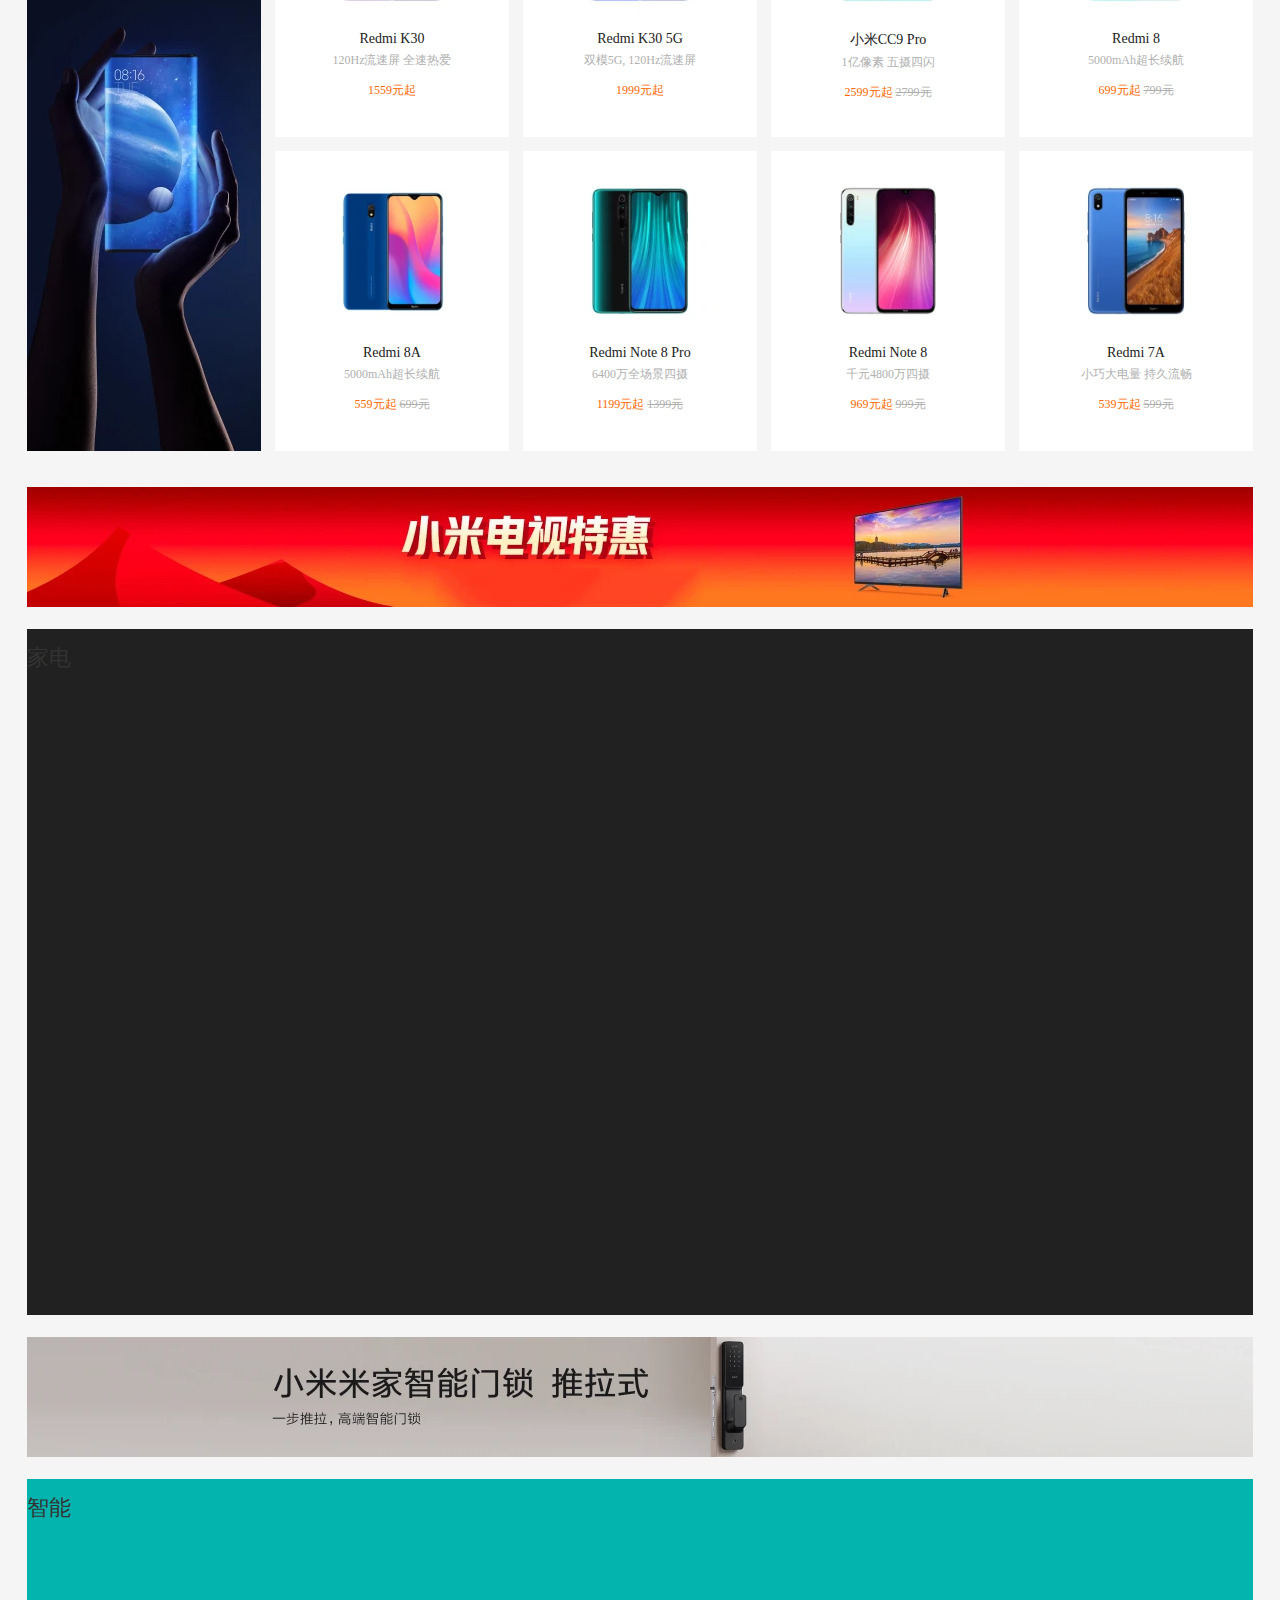
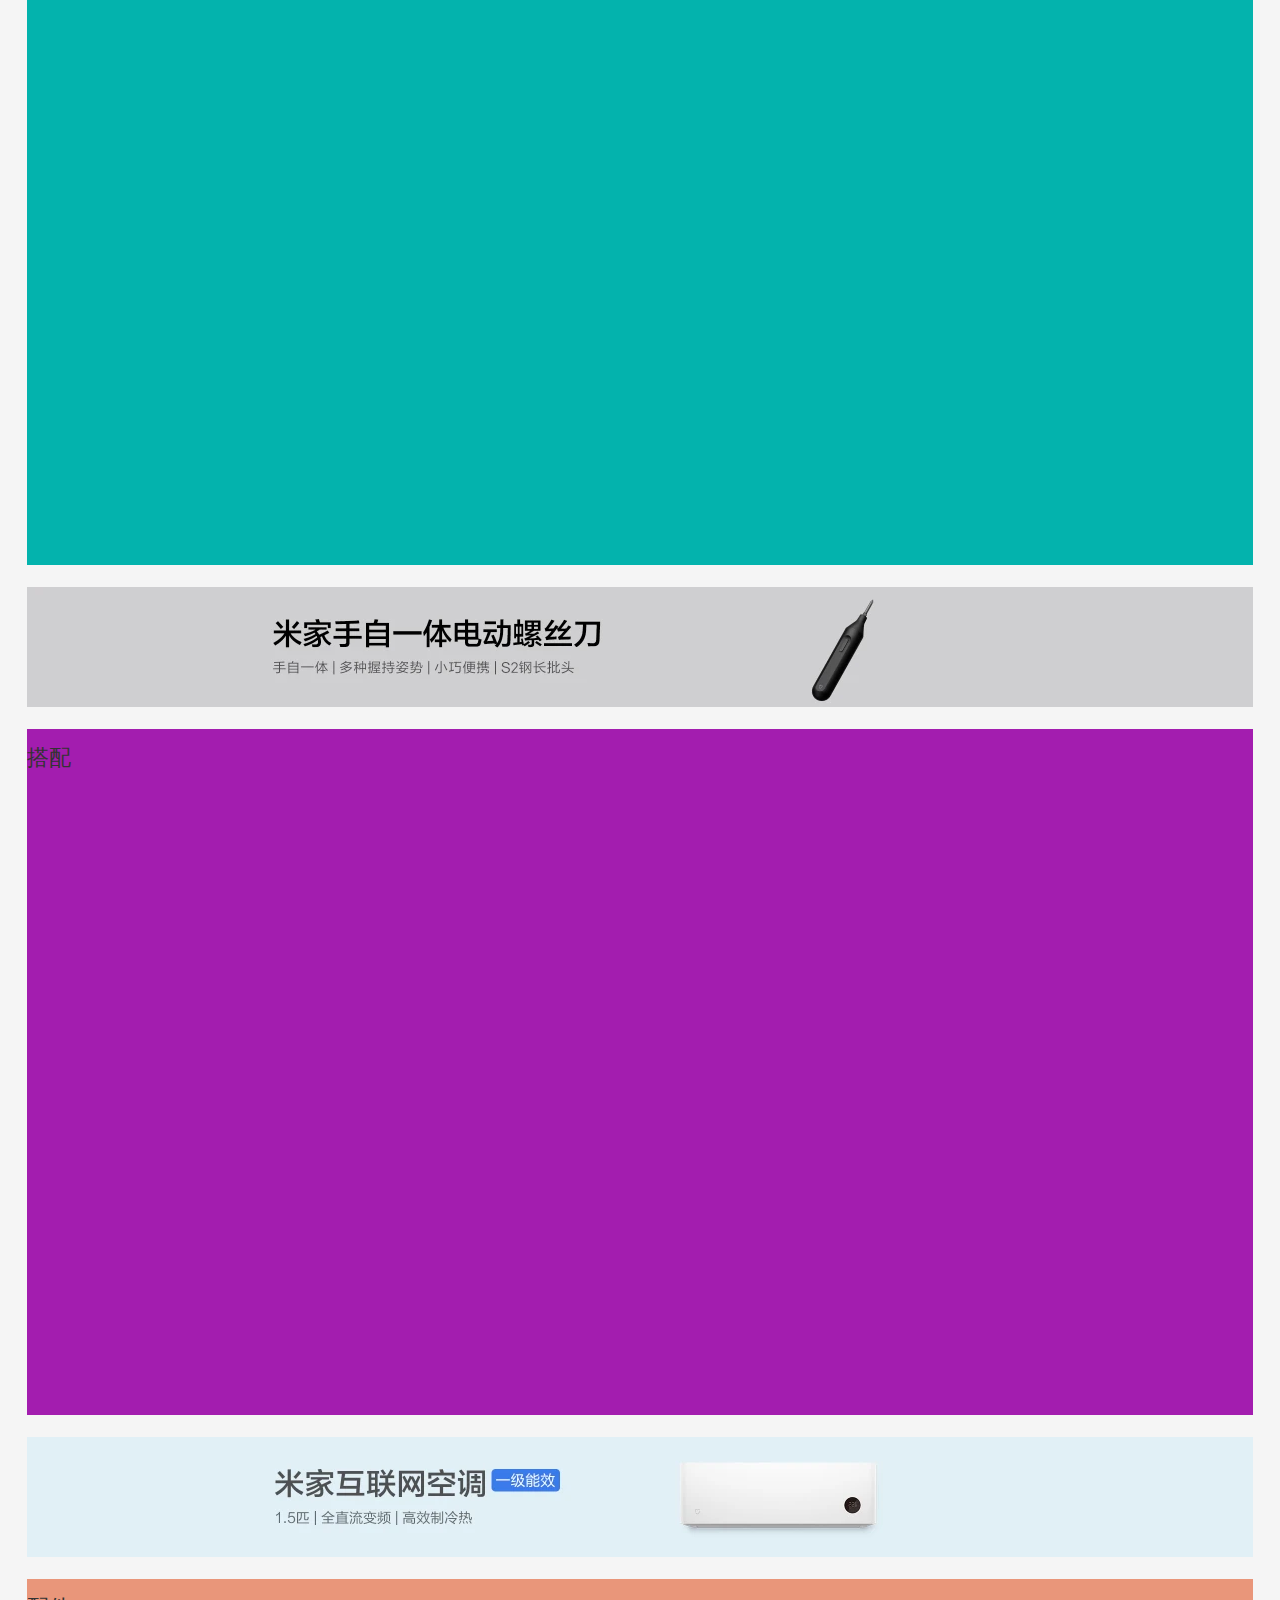
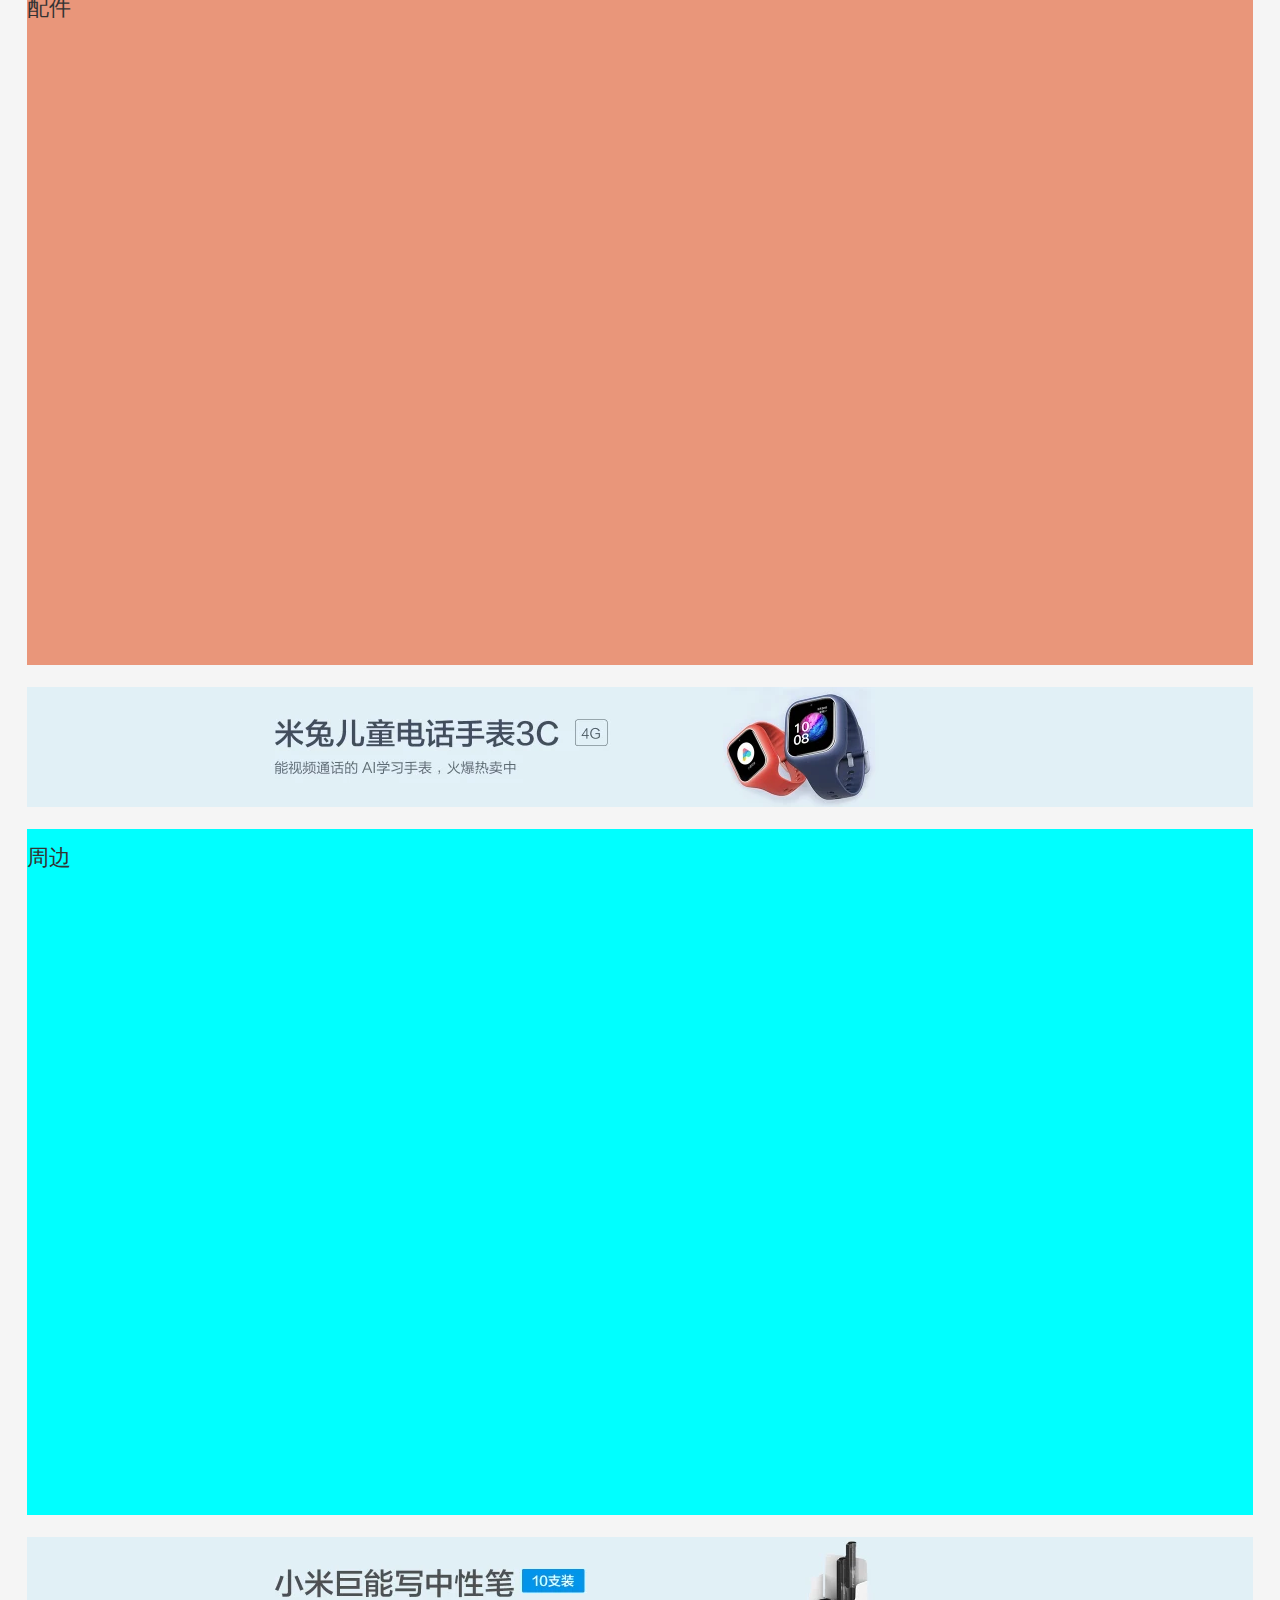
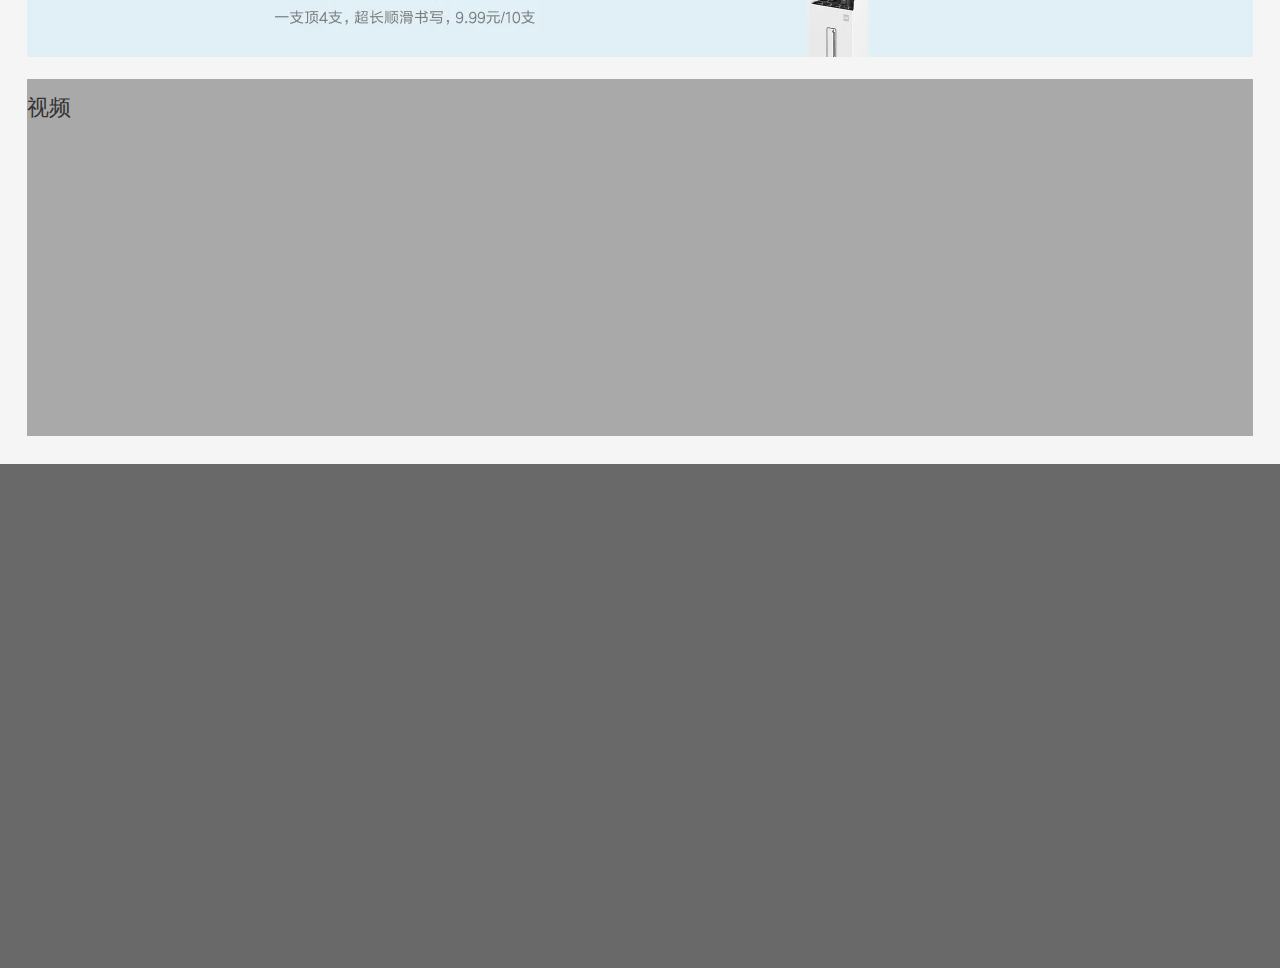
==== commit d94cffd6: "解决 margin为负对布局产生的影响" ====
--- a/index.html
+++ b/index.html
@@ -216,22 +216,22 @@
 									<li>
 										<div class="flash-content">
 											<img src="img/flash/pms_1513822496.31335198.jpg">
-											<h3 class="flash-title">小米路由器4C 白色</h3>
-											<p class="desc">300M单频，高增益4天线</p>
-											<p class="price">
-												<span>59元</span>
-												<del>99元</del>	
+											<h3 class="flash-title">米家电磁炉</h3>
+											<p class="desc">双频火力，精准控温</p>
+											<p class="price">
+												<span>299元</span>
+												<del>199元</del>	
 											</p>
 										</div>
 									</li>
 									<li>
 										<div class="flash-content">
 											<img src="img/flash/pms_1545975724.92496169.jpg">
-											<h3 class="flash-title">小米路由器4C 白色</h3>
-											<p class="desc">300M单频，高增益4天线</p>
-											<p class="price">
-												<span>59元</span>
-												<del>99元</del>	
+											<h3 class="flash-title">米家互联网洗烘一体机10Kg 白色</h3>
+											<p class="desc">22 种洗烘模式</p>
+											<p class="price">
+												<span>1999元</span>
+												<del>2299元</del>	
 											</p>
 										</div>
 									</li>
@@ -468,6 +468,99 @@
 					<div class="home-brick-box phone">
 						<div class="box-hd">
 							<h2 class="title">手机</h2>
+						</div>
+						<div class="phone-span1">
+							<img src="img/phone/574c6643ab91c6618bfb2d0e2c761d0b.jpg" />
+						</div>
+						<div class="phone-span2">
+							<ul>
+								<li>
+									<div class="phone-content">
+										<img src="img/phone/2c16238f786e4f93bdb175d7bf21aa47.jpg"/>
+										<h3 class="phone-title">Redmi K30</h3>
+										<p class="desc">120Hz流速屏 全速热爱</p>
+										<p class="price">
+											<span>1559元起</span>
+										</p>
+									</div>
+								</li>
+								<li>
+									<div class="phone-content">
+										<img src="img/phone/53641901fbc28cbcdb495b17fdf69e46.jpg"/>
+										<h3 class="phone-title">Redmi K30 5G</h3>
+										<p class="desc">双模5G, 120Hz流速屏</p>
+										<p class="price">
+											<span>1999元起</span>
+										</p>
+									</div>
+								</li>
+								<li>
+									<div class="phone-content">
+										<img src="img/phone/07270cc09689eb9b13b29aa9f6bc41eb.jpg"/>
+										<h3 class="phone-title">小米CC9 Pro</h3>
+										<p class="desc">1亿像素 五摄四闪</p>
+										<p class="price">
+											<span>2599元起</span>
+											<del>2799元</del>
+										</p>
+									</div>
+								</li>
+								<li>
+									<div class="phone-content">
+										<img src="img/phone/d295c4fb500d163a7045dc715b47f808.jpg"/>
+										<h3 class="phone-title">Redmi 8</h3>
+										<p class="desc">5000mAh超长续航</p>
+										<p class="price">
+											<span>699元起</span>
+											<del>799元</del>
+										</p>
+									</div>
+								</li>
+								<li>
+									<div class="phone-content">
+										<img src="img/phone/c924c3f3436b6934495fd98f159ee3f7.jpg"/>
+										<h3 class="phone-title">Redmi 8A</h3>
+										<p class="desc">5000mAh超长续航</p>
+										<p class="price">
+											<span>559元起</span>
+											<del>699元</del>
+										</p>
+									</div>
+								</li>
+								<li>
+									<div class="phone-content">
+										<img src="img/phone/6f2493e6c6fe8e2485c407e5d75e3651.jpg"/>
+										<h3 class="phone-title">Redmi Note 8 Pro</h3>
+										<p class="desc">6400万全场景四摄</p>
+										<p class="price">
+											<span>1199元起</span>
+											<del>1399元</del>
+										</p>
+									</div>
+								</li>
+								<li>
+									<div class="phone-content">
+										<img src="img/phone/4c87947d104ee5833913e4c520108f16.jpg"/>
+										<h3 class="phone-title">Redmi Note 8</h3>
+										<p class="desc">千元4800万四摄</p>
+										<p class="price">
+											<span>969元起</span>
+											<del>999元</del>
+										</p>
+									</div>
+								</li>
+								<li>
+									<div class="phone-content">
+										<img src="img/phone/3c1af9783bdc53ed843af5655ca92009.jpg"/>
+										<h3 class="phone-title">Redmi 7A</h3>
+										<p class="desc">小巧大电量 持久流畅</p>
+										<p class="price">
+											<span>539元起</span>
+											<del>599元</del>
+										</p>
+									</div>
+								</li>
+							</ul>
 						</div>
 					</div>
 					<!-- 广告 -->
--- a/css/index.css
+++ b/css/index.css
@@ -595,7 +595,8 @@
 	width: 6700px;
 	height: 100%;
 }
-.flash-goods{
+
+.flash-goods {
 	width: 992px;
 	height: 100%;
 	/* background-color: #7381ff; */
@@ -652,7 +653,8 @@
 .price {
 	text-align: center;
 }
-.price span:nth-child(1){
+
+.price span:nth-child(1) {
 	color: #ff6700;
 }
 
@@ -678,11 +680,74 @@
 .home-brick-box {
 	width: 100%;
 	height: 686px;
-	background-color: #03B3AD;
-}
-
+	/* background-color: #03B3AD; */
+}
+
+
+/* 手机 */
 .phone {
-	background-color: red;
+	/* background-color: red; */
+}
+
+.phone-span1 {
+	width: 234px;
+	height: 614px;
+	/* background-color: #03B3AD; */
+	float: left;
+	transition: all .2s linear;
+	cursor: pointer;
+}
+
+.phone-span1:hover {
+	margin-top: -3px;
+}
+
+.phone-span2 {
+	width: 992px;
+	height: 628px;
+	/* background-color: #2C2C2C; */
+	float: left;
+}
+
+.phone-content img {
+	width: 160px;
+	height: 160px;
+	margin: 0px 37px 10px;
+}
+.phone-title{
+	text-align: center;
+	font-size: 14px;
+	font-weight: 400;
+	text-overflow: ellipsis;
+	color: #212121;
+	overflow: hidden;
+	white-space: nowrap;
+	margin-bottom: 5px;
+}
+
+.phone-span2 ul{
+	position: relative;
+	width: auto;
+	height: 100%;
+}
+.phone-span2 ul li {
+	height: 260px;
+	width: 234px;
+	padding: 20px 0;
+	position: relative;
+	z-index: 1;
+	float: left;
+	margin-left: 14px;
+	margin-bottom: 14px;
+	background: #fff;
+	cursor: pointer;
+	transition: all .2s linear;
+}
+
+.phone-span2 ul li:hover{
+	/* margin-top: -3px; */
+	transform: translateY(-3px);
+	box-shadow: 10px 10px 10px rgba(0,0,0,0.1);
 }
 
 .jd {
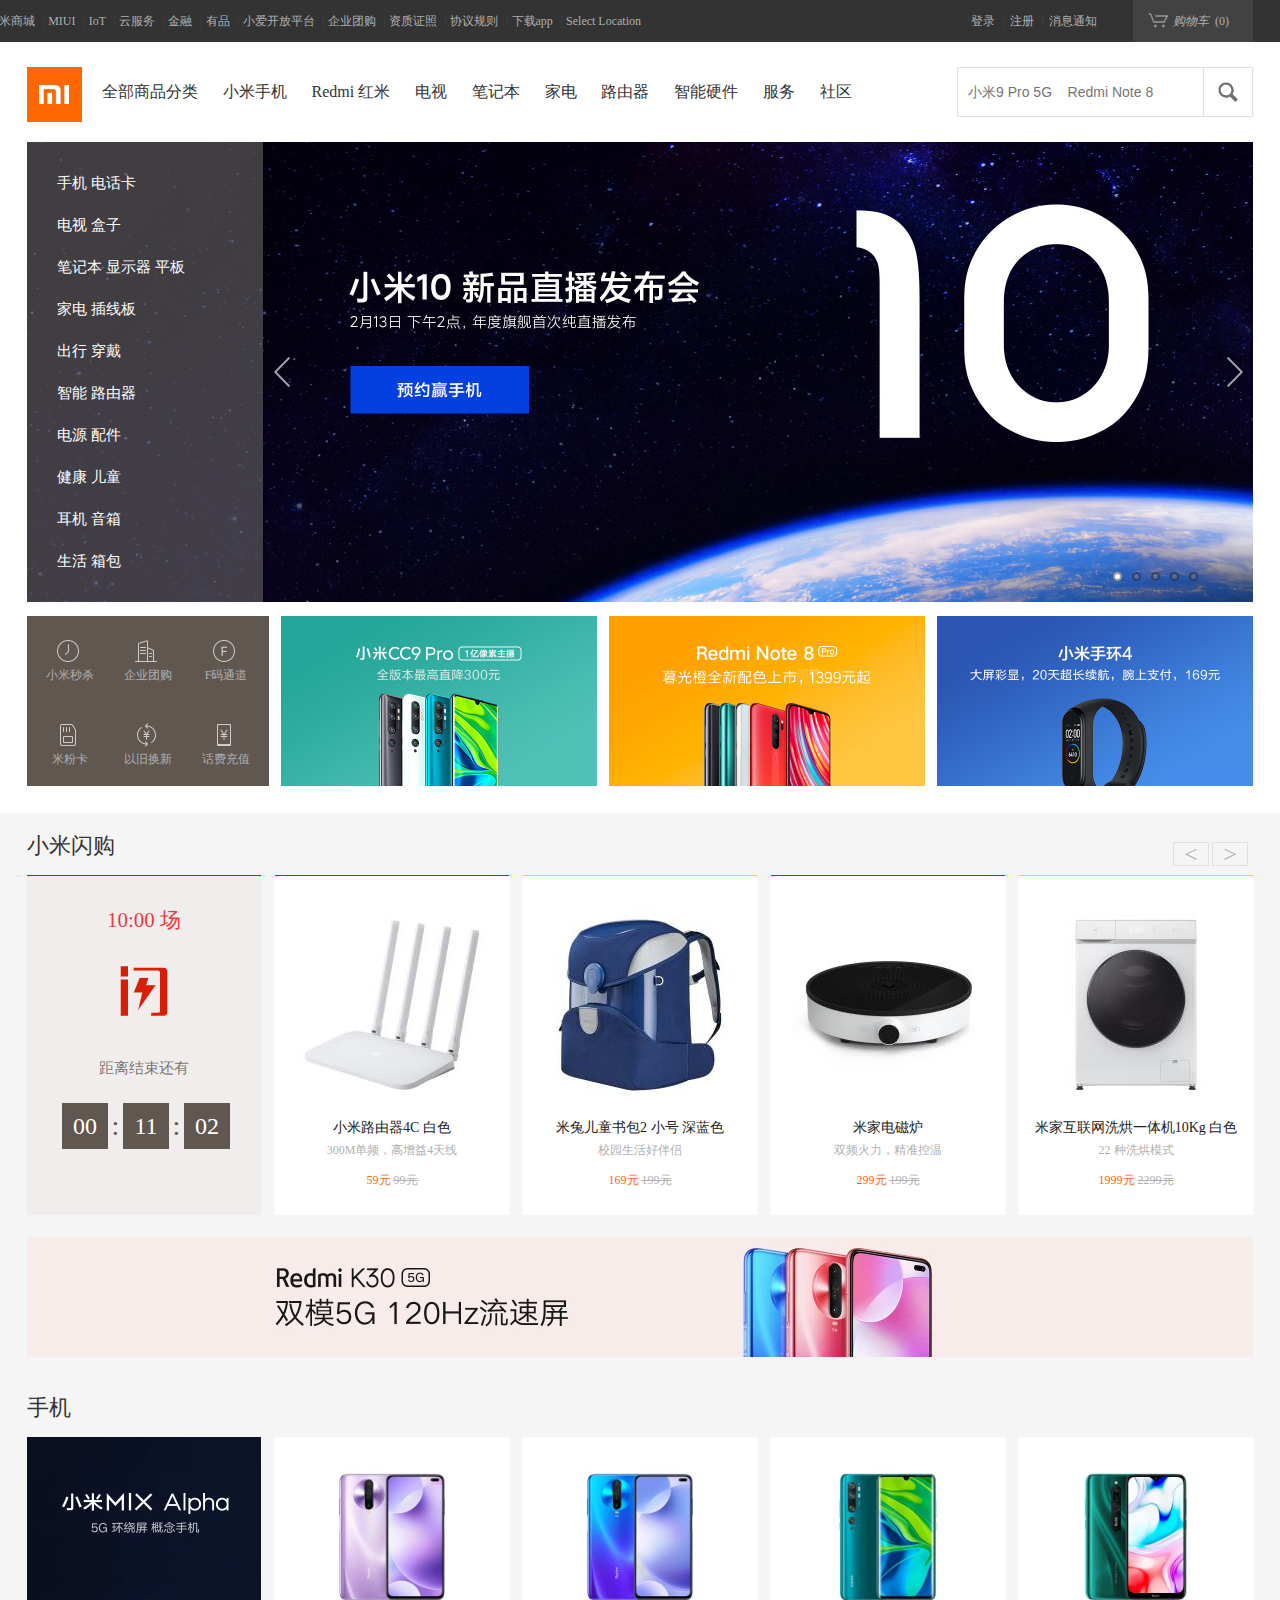
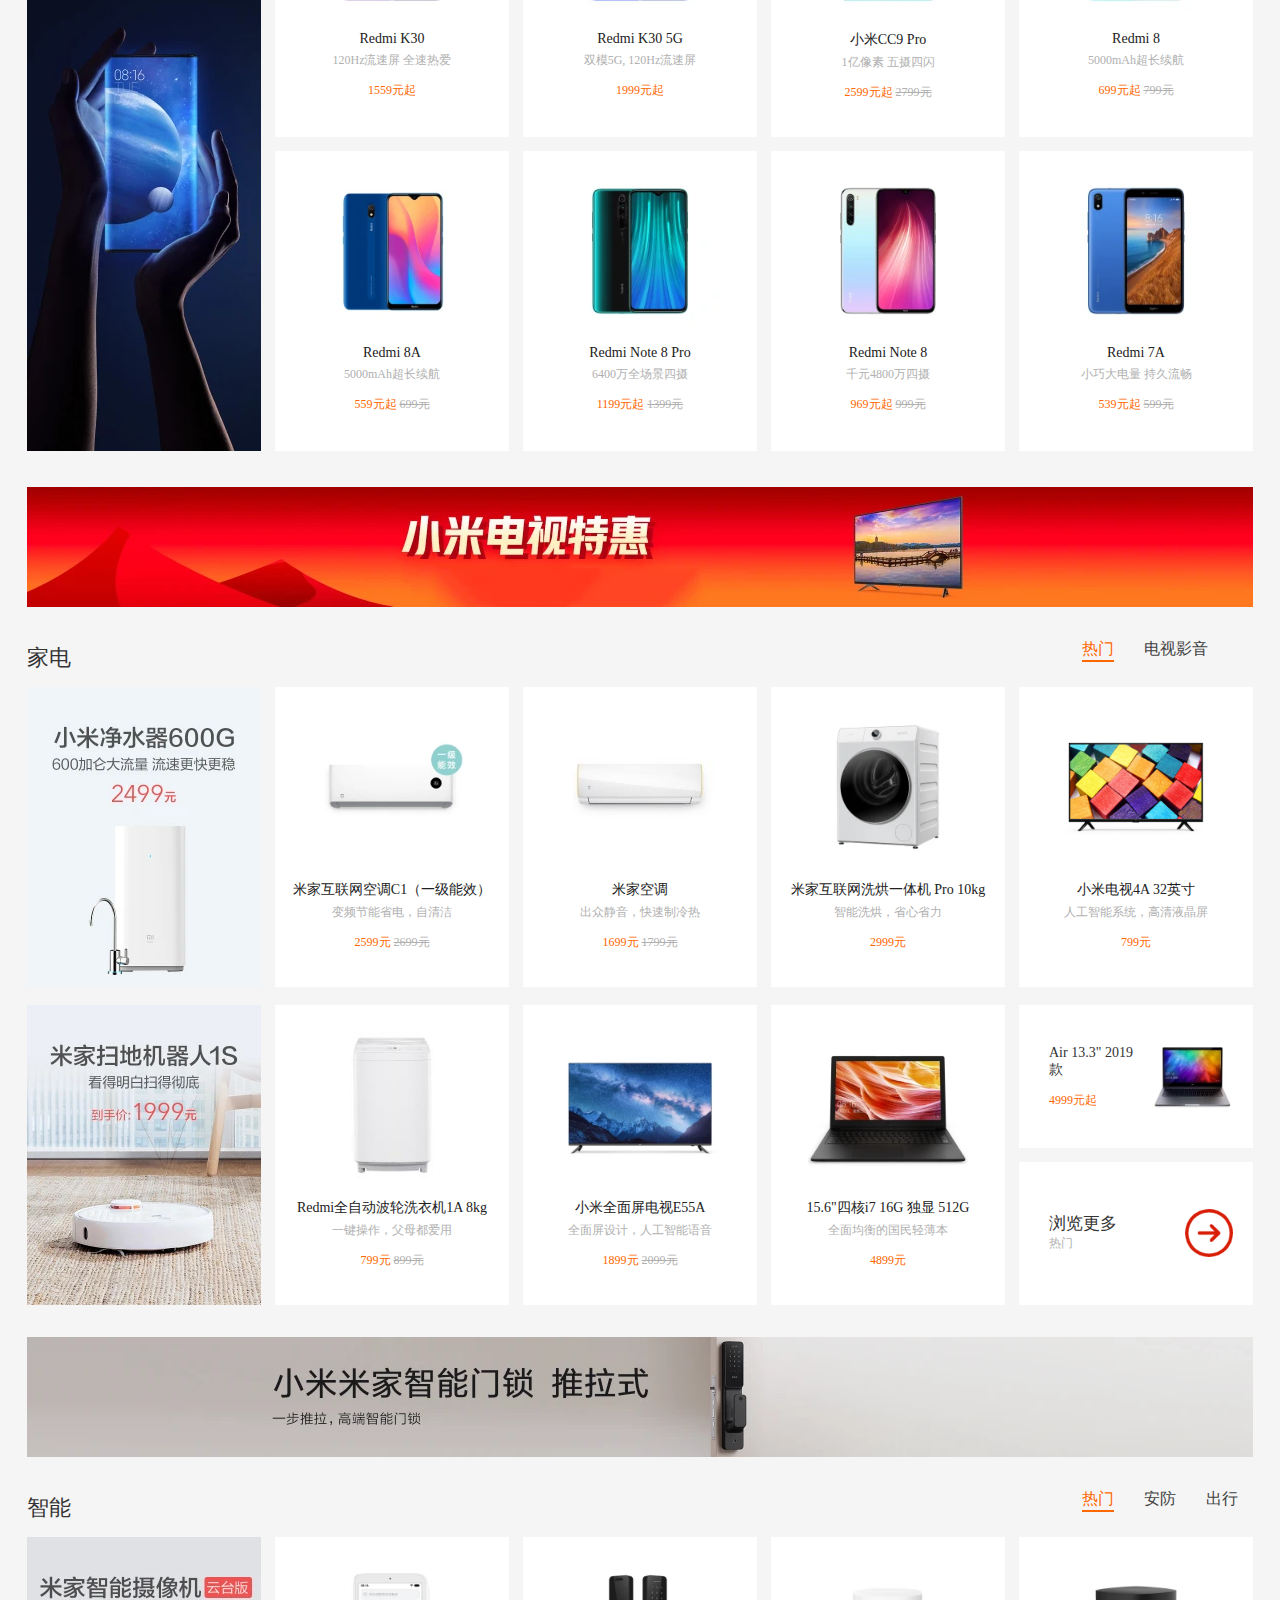
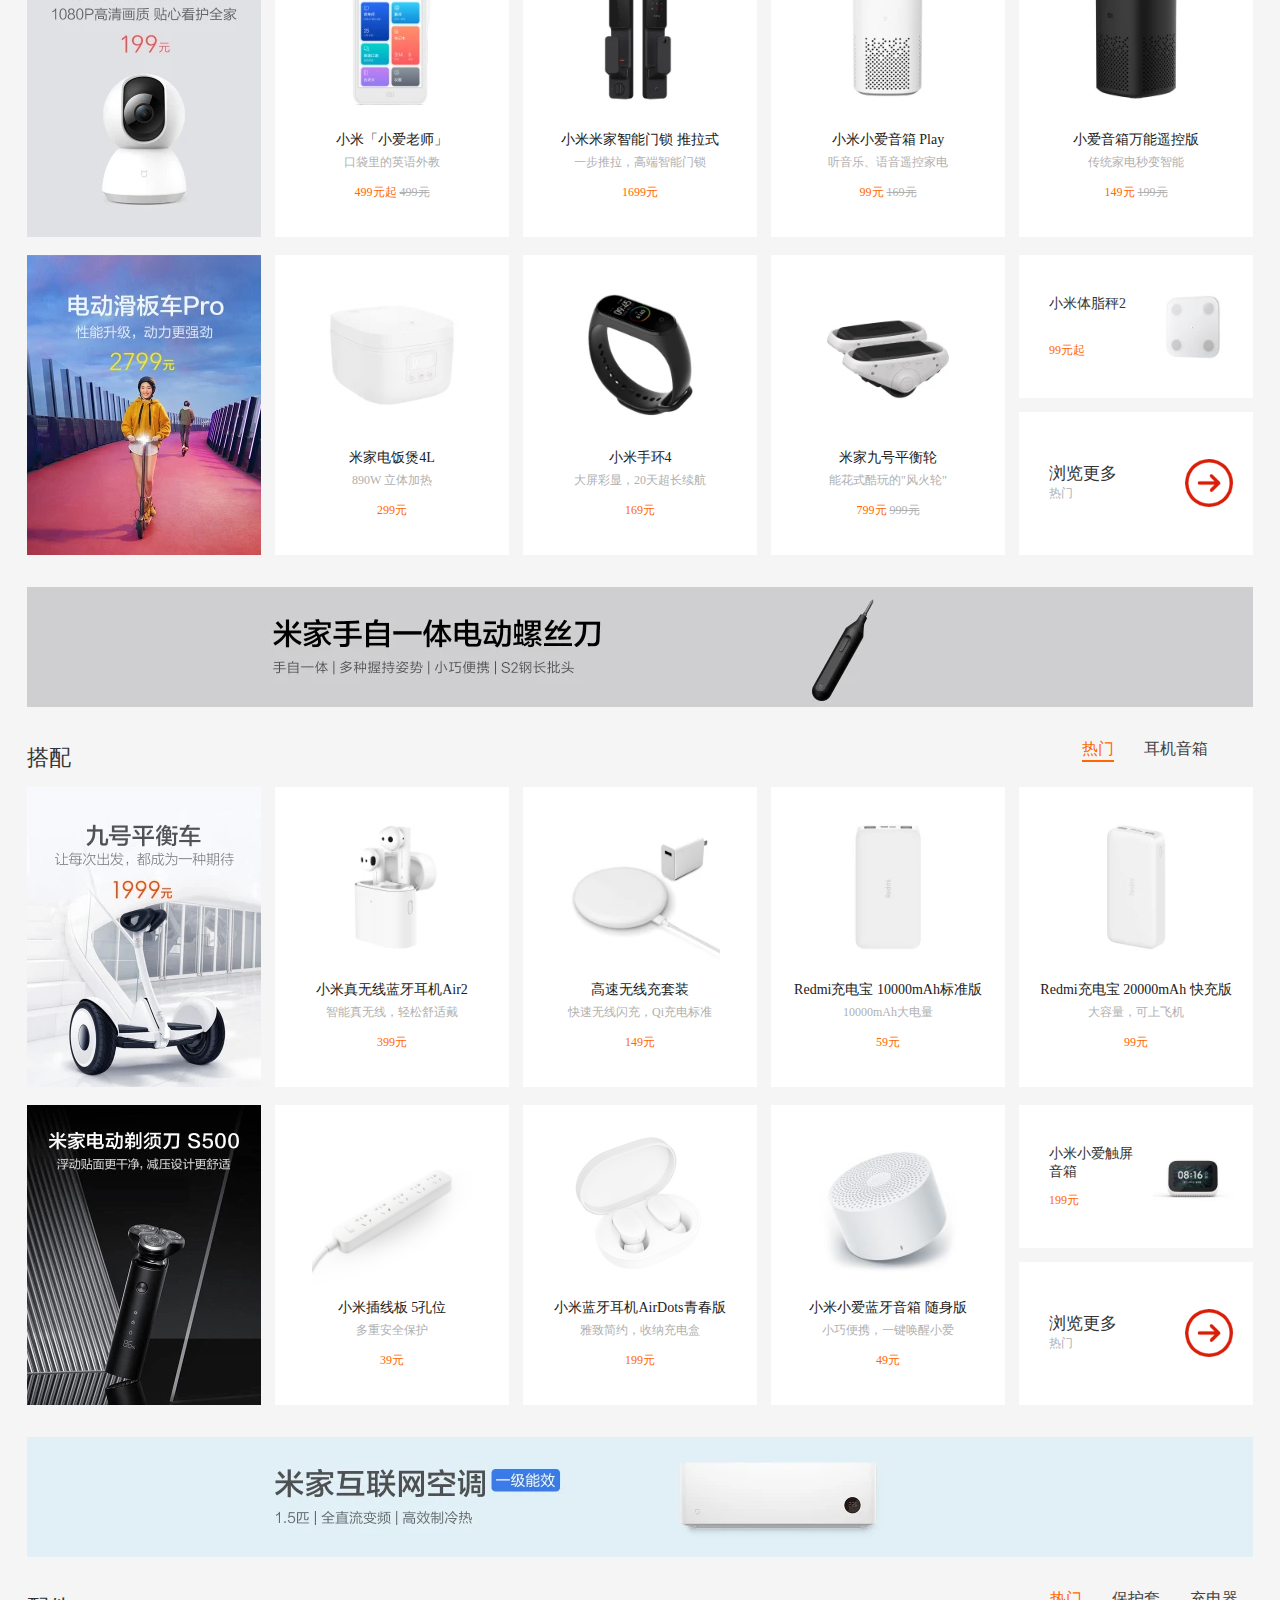
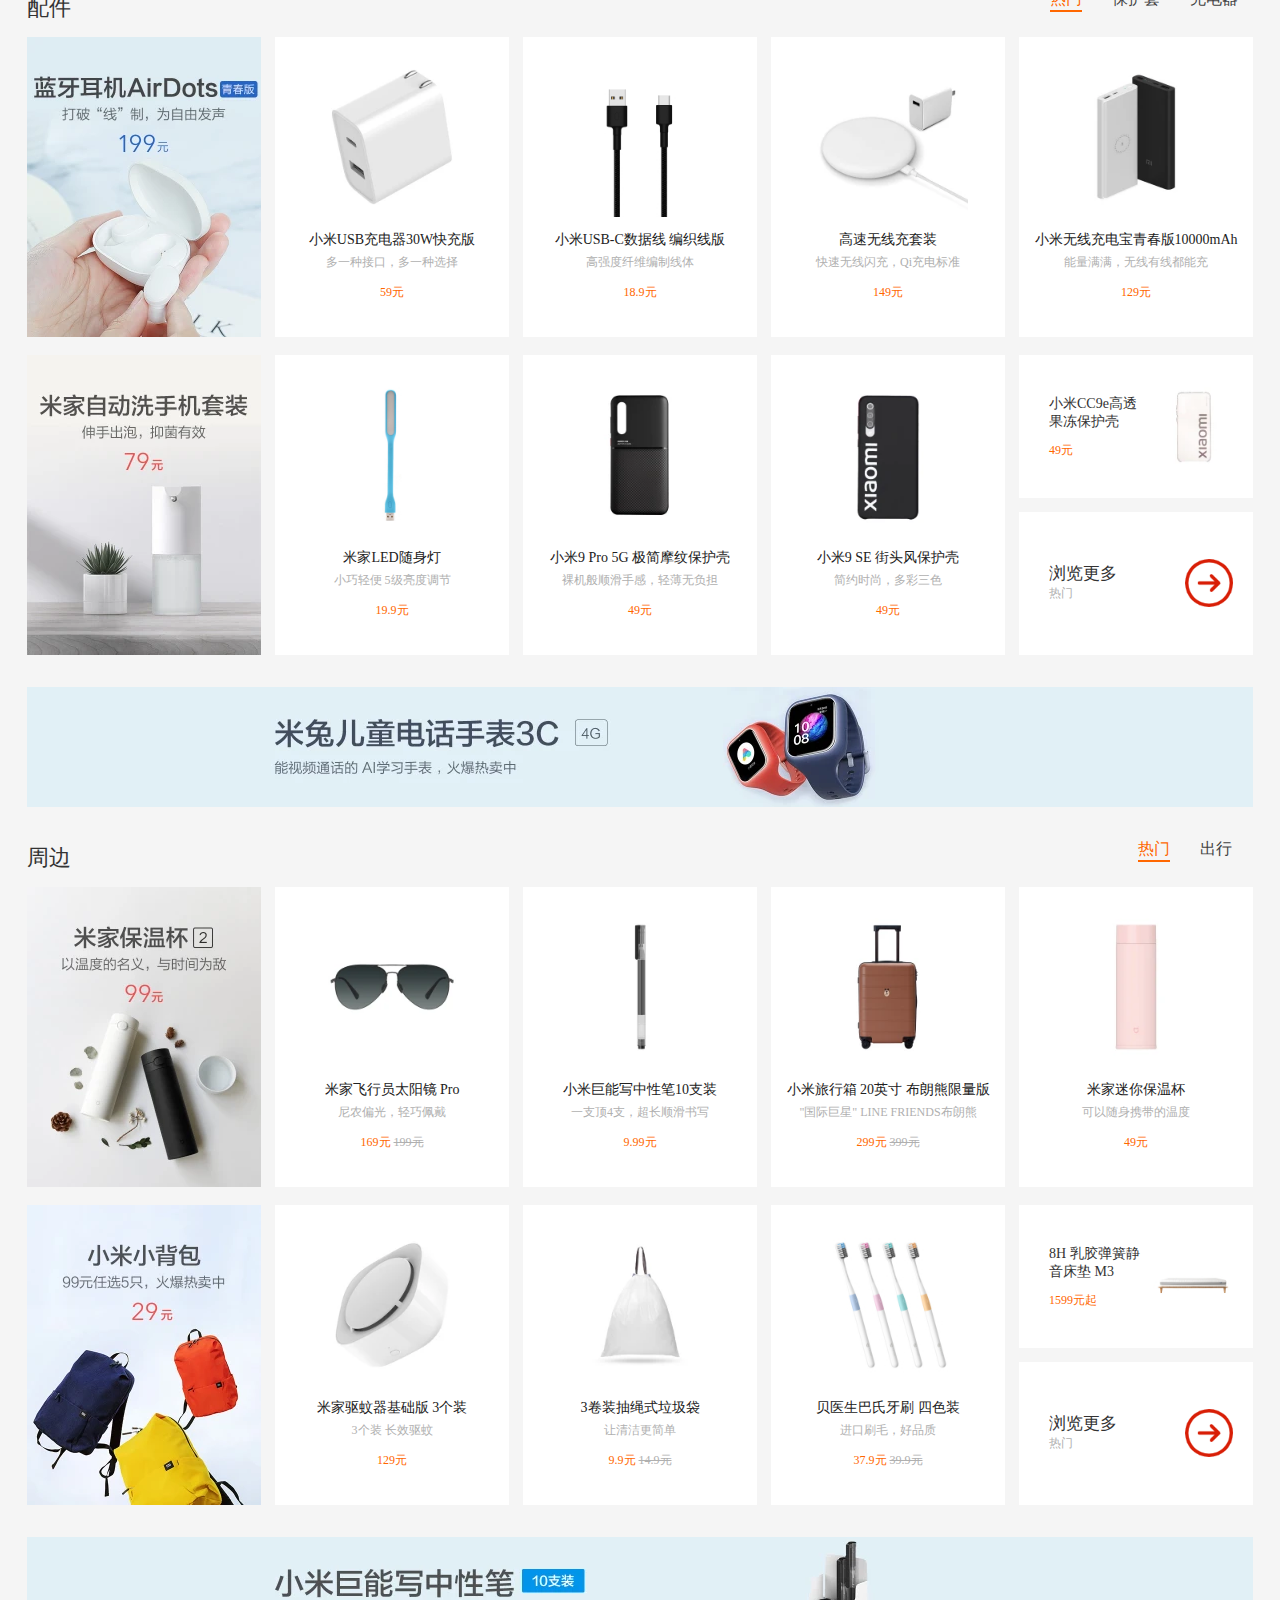
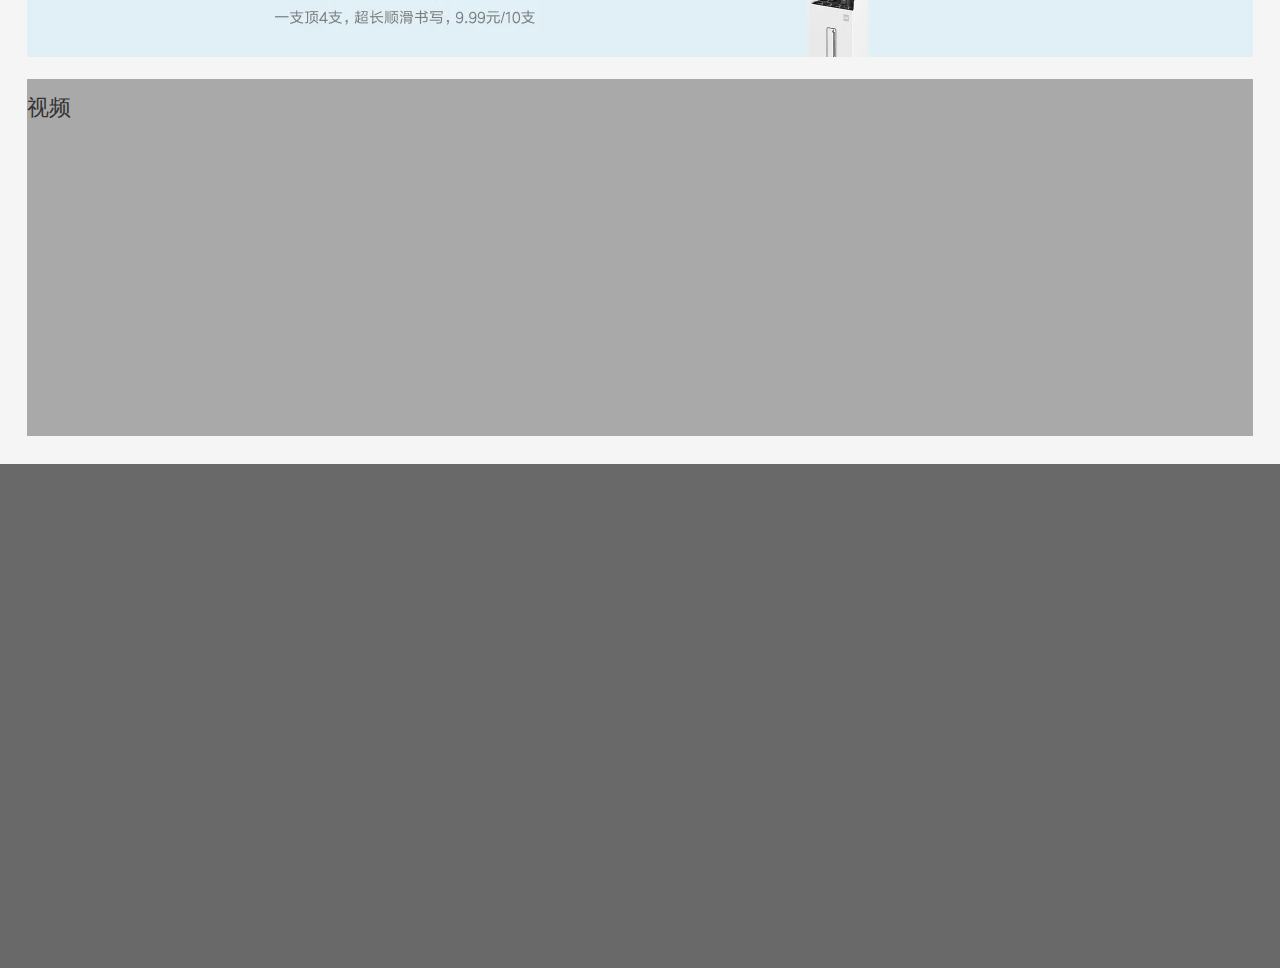
==== commit 08cabc7d: "基本完成" ====
--- a/index.html
+++ b/index.html
@@ -127,27 +127,27 @@
 					<div class="span1 span3">
 						<ul>
 							<li>
-								<a href=""><img src="img/82abdba456e8caaea5848a0cddce03db.png"/></a>
+								<a href=""><img src="img/82abdba456e8caaea5848a0cddce03db.png" /></a>
 								小米秒杀
 							</li>
 							<li>
-								<a href=""><img src="img/806f2dfb2d27978e33fe3815d3851fa3.png"/></a>
+								<a href=""><img src="img/806f2dfb2d27978e33fe3815d3851fa3.png" /></a>
 								企业团购
 							</li>
 							<li>
-								<a href=""><img src="img/eded6fa3b897a058163e2485532c4f10.png"/></a>
+								<a href=""><img src="img/eded6fa3b897a058163e2485532c4f10.png" /></a>
 								F码通道
 							</li>
 							<li>
-								<a href=""><img src="img/43a3195efa6a3cc7662efed8e7abe8bf.png"/></a>
+								<a href=""><img src="img/43a3195efa6a3cc7662efed8e7abe8bf.png" /></a>
 								米粉卡
 							</li>
 							<li>
-								<a href=""><img src="img/f4846bca6010a0deb9f85464409862af.png"/></a>
+								<a href=""><img src="img/f4846bca6010a0deb9f85464409862af.png" /></a>
 								以旧换新
 							</li>
 							<li>
-								<a href=""><img src="img/9a76d7636b08e0988efb4fc384ae497b.png"/></a>
+								<a href=""><img src="img/9a76d7636b08e0988efb4fc384ae497b.png" /></a>
 								话费充值
 							</li>
 						</ul>
@@ -178,7 +178,7 @@
 							<div class="flashsale-js">
 								<p>10:00&nbsp;场</p>
 								<div class="flash-icon">
-									<img src="img/flashsale.png"/>
+									<img src="img/flashsale.png" />
 								</div>
 								<p style="color: rgba(0,0,0,.54);font-size: 15px;">距离结束还有</p>
 								<div class="flash-time">
@@ -198,7 +198,7 @@
 											<p class="desc">300M单频，高增益4天线</p>
 											<p class="price">
 												<span>59元</span>
-												<del>99元</del>	
+												<del>99元</del>
 											</p>
 										</div>
 									</li>
@@ -209,7 +209,7 @@
 											<p class="desc">校园生活好伴侣</p>
 											<p class="price">
 												<span>169元</span>
-												<del>199元</del>	
+												<del>199元</del>
 											</p>
 										</div>
 									</li>
@@ -220,7 +220,7 @@
 											<p class="desc">双频火力，精准控温</p>
 											<p class="price">
 												<span>299元</span>
-												<del>199元</del>	
+												<del>199元</del>
 											</p>
 										</div>
 									</li>
@@ -231,7 +231,7 @@
 											<p class="desc">22 种洗烘模式</p>
 											<p class="price">
 												<span>1999元</span>
-												<del>2299元</del>	
+												<del>2299元</del>
 											</p>
 										</div>
 									</li>
@@ -242,7 +242,7 @@
 											<p class="desc">300M单频，高增益4天线</p>
 											<p class="price">
 												<span>59元</span>
-												<del>99元</del>	
+												<del>99元</del>
 											</p>
 										</div>
 									</li>
@@ -253,7 +253,7 @@
 											<p class="desc">300M单频，高增益4天线</p>
 											<p class="price">
 												<span>59元</span>
-												<del>99元</del>	
+												<del>99元</del>
 											</p>
 										</div>
 									</li>
@@ -264,7 +264,7 @@
 											<p class="desc">300M单频，高增益4天线</p>
 											<p class="price">
 												<span>59元</span>
-												<del>99元</del>	
+												<del>99元</del>
 											</p>
 										</div>
 									</li>
@@ -275,7 +275,7 @@
 											<p class="desc">300M单频，高增益4天线</p>
 											<p class="price">
 												<span>59元</span>
-												<del>99元</del>	
+												<del>99元</del>
 											</p>
 										</div>
 									</li>
@@ -286,7 +286,7 @@
 											<p class="desc">300M单频，高增益4天线</p>
 											<p class="price">
 												<span>59元</span>
-												<del>99元</del>	
+												<del>99元</del>
 											</p>
 										</div>
 									</li>
@@ -297,7 +297,7 @@
 											<p class="desc">300M单频，高增益4天线</p>
 											<p class="price">
 												<span>59元</span>
-												<del>99元</del>	
+												<del>99元</del>
 											</p>
 										</div>
 									</li>
@@ -308,7 +308,7 @@
 											<p class="desc">300M单频，高增益4天线</p>
 											<p class="price">
 												<span>59元</span>
-												<del>99元</del>	
+												<del>99元</del>
 											</p>
 										</div>
 									</li>
@@ -319,7 +319,7 @@
 											<p class="desc">300M单频，高增益4天线</p>
 											<p class="price">
 												<span>59元</span>
-												<del>99元</del>	
+												<del>99元</del>
 											</p>
 										</div>
 									</li>
@@ -330,7 +330,7 @@
 											<p class="desc">300M单频，高增益4天线</p>
 											<p class="price">
 												<span>59元</span>
-												<del>99元</del>	
+												<del>99元</del>
 											</p>
 										</div>
 									</li>
@@ -341,7 +341,7 @@
 											<p class="desc">300M单频，高增益4天线</p>
 											<p class="price">
 												<span>59元</span>
-												<del>99元</del>	
+												<del>99元</del>
 											</p>
 										</div>
 									</li>
@@ -352,7 +352,7 @@
 											<p class="desc">300M单频，高增益4天线</p>
 											<p class="price">
 												<span>59元</span>
-												<del>99元</del>	
+												<del>99元</del>
 											</p>
 										</div>
 									</li>
@@ -363,7 +363,7 @@
 											<p class="desc">300M单频，高增益4天线</p>
 											<p class="price">
 												<span>59元</span>
-												<del>99元</del>	
+												<del>99元</del>
 											</p>
 										</div>
 									</li>
@@ -374,7 +374,7 @@
 											<p class="desc">300M单频，高增益4天线</p>
 											<p class="price">
 												<span>59元</span>
-												<del>99元</del>	
+												<del>99元</del>
 											</p>
 										</div>
 									</li>
@@ -385,7 +385,7 @@
 											<p class="desc">300M单频，高增益4天线</p>
 											<p class="price">
 												<span>59元</span>
-												<del>99元</del>	
+												<del>99元</del>
 											</p>
 										</div>
 									</li>
@@ -396,7 +396,7 @@
 											<p class="desc">300M单频，高增益4天线</p>
 											<p class="price">
 												<span>59元</span>
-												<del>99元</del>	
+												<del>99元</del>
 											</p>
 										</div>
 									</li>
@@ -407,7 +407,7 @@
 											<p class="desc">300M单频，高增益4天线</p>
 											<p class="price">
 												<span>59元</span>
-												<del>99元</del>	
+												<del>99元</del>
 											</p>
 										</div>
 									</li>
@@ -418,7 +418,7 @@
 											<p class="desc">300M单频，高增益4天线</p>
 											<p class="price">
 												<span>59元</span>
-												<del>99元</del>	
+												<del>99元</del>
 											</p>
 										</div>
 									</li>
@@ -429,7 +429,7 @@
 											<p class="desc">300M单频，高增益4天线</p>
 											<p class="price">
 												<span>59元</span>
-												<del>99元</del>	
+												<del>99元</del>
 											</p>
 										</div>
 									</li>
@@ -440,7 +440,7 @@
 											<p class="desc">300M单频，高增益4天线</p>
 											<p class="price">
 												<span>59元</span>
-												<del>99元</del>	
+												<del>99元</del>
 											</p>
 										</div>
 									</li>
@@ -451,13 +451,13 @@
 											<p class="desc">300M单频，高增益4天线</p>
 											<p class="price">
 												<span>59元</span>
-												<del>99元</del>	
+												<del>99元</del>
 											</p>
 										</div>
 									</li>
 								</ul>
 							</div>
-							
+
 						</div>
 					</div>
 					<!-- 广告 -->
@@ -476,7 +476,7 @@
 							<ul>
 								<li>
 									<div class="phone-content">
-										<img src="img/phone/2c16238f786e4f93bdb175d7bf21aa47.jpg"/>
+										<img src="img/phone/2c16238f786e4f93bdb175d7bf21aa47.jpg" />
 										<h3 class="phone-title">Redmi K30</h3>
 										<p class="desc">120Hz流速屏 全速热爱</p>
 										<p class="price">
@@ -486,7 +486,7 @@
 								</li>
 								<li>
 									<div class="phone-content">
-										<img src="img/phone/53641901fbc28cbcdb495b17fdf69e46.jpg"/>
+										<img src="img/phone/53641901fbc28cbcdb495b17fdf69e46.jpg" />
 										<h3 class="phone-title">Redmi K30 5G</h3>
 										<p class="desc">双模5G, 120Hz流速屏</p>
 										<p class="price">
@@ -496,7 +496,7 @@
 								</li>
 								<li>
 									<div class="phone-content">
-										<img src="img/phone/07270cc09689eb9b13b29aa9f6bc41eb.jpg"/>
+										<img src="img/phone/07270cc09689eb9b13b29aa9f6bc41eb.jpg" />
 										<h3 class="phone-title">小米CC9 Pro</h3>
 										<p class="desc">1亿像素 五摄四闪</p>
 										<p class="price">
@@ -507,7 +507,7 @@
 								</li>
 								<li>
 									<div class="phone-content">
-										<img src="img/phone/d295c4fb500d163a7045dc715b47f808.jpg"/>
+										<img src="img/phone/d295c4fb500d163a7045dc715b47f808.jpg" />
 										<h3 class="phone-title">Redmi 8</h3>
 										<p class="desc">5000mAh超长续航</p>
 										<p class="price">
@@ -518,7 +518,7 @@
 								</li>
 								<li>
 									<div class="phone-content">
-										<img src="img/phone/c924c3f3436b6934495fd98f159ee3f7.jpg"/>
+										<img src="img/phone/c924c3f3436b6934495fd98f159ee3f7.jpg" />
 										<h3 class="phone-title">Redmi 8A</h3>
 										<p class="desc">5000mAh超长续航</p>
 										<p class="price">
@@ -529,7 +529,7 @@
 								</li>
 								<li>
 									<div class="phone-content">
-										<img src="img/phone/6f2493e6c6fe8e2485c407e5d75e3651.jpg"/>
+										<img src="img/phone/6f2493e6c6fe8e2485c407e5d75e3651.jpg" />
 										<h3 class="phone-title">Redmi Note 8 Pro</h3>
 										<p class="desc">6400万全场景四摄</p>
 										<p class="price">
@@ -540,7 +540,7 @@
 								</li>
 								<li>
 									<div class="phone-content">
-										<img src="img/phone/4c87947d104ee5833913e4c520108f16.jpg"/>
+										<img src="img/phone/4c87947d104ee5833913e4c520108f16.jpg" />
 										<h3 class="phone-title">Redmi Note 8</h3>
 										<p class="desc">千元4800万四摄</p>
 										<p class="price">
@@ -551,7 +551,7 @@
 								</li>
 								<li>
 									<div class="phone-content">
-										<img src="img/phone/3c1af9783bdc53ed843af5655ca92009.jpg"/>
+										<img src="img/phone/3c1af9783bdc53ed843af5655ca92009.jpg" />
 										<h3 class="phone-title">Redmi 7A</h3>
 										<p class="desc">小巧大电量 持久流畅</p>
 										<p class="price">
@@ -571,6 +571,205 @@
 					<div class="home-brick-box jd">
 						<div class="box-hd">
 							<h2 class="title">家电</h2>
+							<div class="jd-selected">
+								<span class="tab-active">热门</span>
+								<span>电视影音</span>
+							</div>
+						</div>
+						<div class="jd-span1">
+							<div class="jd-span1-img">
+								<img src="img/jd/b56fd90a60e3d9e5d87dae9fbd427ea8.webp" />
+							</div>
+							<div class="jd-span1-img">
+								<img src="img/jd/b67de5a8ce9025fb5d8bac66e019d1c3.webp" />
+							</div>
+						</div>
+						<div class="jd-span2">
+							<ul class="jd-show">
+								<li>
+									<div class="phone-content">
+										<img src="img/jd/8ce424d6fe93dfb74733b5838140b7ee.webp" />
+										<h3 class="phone-title">米家互联网空调C1（一级能效）</h3>
+										<p class="desc">变频节能省电，自清洁</p>
+										<p class="price">
+											<span>2599元</span>
+											<del>2699元</del>
+										</p>
+									</div>
+								</li>
+								<li>
+									<div class="phone-content">
+										<img src="img/jd/2b911be4c2f156bb6e4cf367c6080045.jpg" />
+										<h3 class="phone-title">米家空调</h3>
+										<p class="desc">出众静音，快速制冷热</p>
+										<p class="price">
+											<span>1699元</span>
+											<del>1799元</del>
+										</p>
+									</div>
+								</li>
+								<li>
+									<div class="phone-content">
+										<img src="img/jd/ec20453216dcd42f982cffe5fdbc3115.webp" />
+										<h3 class="phone-title">米家互联网洗烘一体机 Pro 10kg</h3>
+										<p class="desc">智能洗烘，省心省力</p>
+										<p class="price">
+											<span>2999元</span>
+										</p>
+									</div>
+								</li>
+								<li>
+									<div class="phone-content">
+										<img src="img/jd/ef617fac-7489-436d-b74e-c43582f09633!200x200.jpg" />
+										<h3 class="phone-title">小米电视4A 32英寸</h3>
+										<p class="desc">人工智能系统，高清液晶屏</p>
+										<p class="price">
+											<span>799元</span>
+										</p>
+									</div>
+								</li>
+								<li>
+									<div class="phone-content">
+										<img src="img/jd/pms_1552868299.27348967.jpg" />
+										<h3 class="phone-title">Redmi全自动波轮洗衣机1A 8kg</h3>
+										<p class="desc">一键操作，父母都爱用</p>
+										<p class="price">
+											<span>799元</span>
+											<del>899元</del>
+										</p>
+									</div>
+								</li>
+								<li>
+									<div class="phone-content">
+										<img src="img/jd/ef6b4e9b9151849b3b1fb1dbf069c6ed.webp" />
+										<h3 class="phone-title">小米全面屏电视E55A</h3>
+										<p class="desc">全面屏设计，人工智能语音</p>
+										<p class="price">
+											<span>1899元</span>
+											<del>2099元</del>
+										</p>
+									</div>
+								</li>
+								<li>
+									<div class="phone-content">
+										<img src="img/jd/cd2aa2dcad6440b469c22e27db9b6236.webp" />
+										<h3 class="phone-title">15.6"四核i7 16G 独显 512G</h3>
+										<p class="desc">全面均衡的国民轻薄本</p>
+										<p class="price">
+											<span>4899元</span>
+										</p>
+									</div>
+								</li>
+								<div class="jd-span3">
+									<div class="jd-span3-img">
+										<div class="jd-title">Air 13.3" 2019款</div>
+										<img src="img/jd/74e573c4c0d89048392d14831cc507d5.webp" />
+										<p class="jd-price">
+											<span>4999元起</span>
+										</p>
+									</div>
+									<div class="jd-span3-img">
+										<div class="jd-span3-img-font">
+											<p style="font-size: 17px;color: #333;">浏览更多</p>
+											<p>热门</p>
+										</div>
+										<img class="jinru" src="img/jd/jinru.png" />
+									</div>
+								</div>
+							</ul>
+							<ul>
+								<li>
+									<div class="phone-content">
+										<img src="img/jd/ef617fac-7489-436d-b74e-c43582f09633!200x200.jpg" />
+										<h3 class="phone-title">小米电视4A 32英寸</h3>
+										<p class="desc">人工智能系统，高清液晶屏</p>
+										<p class="price">
+											<span>799元</span>
+										</p>
+									</div>
+								</li>
+								<li>
+									<div class="phone-content">
+										<img src="img/jd/ef6b4e9b9151849b3b1fb1dbf069c6ed.webp" />
+										<h3 class="phone-title">小米全面屏电视E55A</h3>
+										<p class="desc">全面屏设计，人工智能语音</p>
+										<p class="price">
+											<span>1899元</span>
+											<del>2099元</del>
+										</p>
+									</div>
+								</li>
+								<li>
+									<div class="phone-content">
+										<img src="img/jd/b3317a291b112aa4712059ad93263668.webp" />
+										<h3 class="phone-title">小米全面屏电视E65A</h3>
+										<p class="desc">全面屏设计，人工智能语音</p>
+										<p class="price">
+											<span>2799元</span>
+											<del>3999元</del>
+										</p>
+									</div>
+								</li>
+								<li>
+									<div class="phone-content">
+										<img src="img/jd/ede227c1f0e3472fb8dcfae980d1e43f!200x200.jpg" />
+										<h3 class="phone-title">小米电视4X 43英寸</h3>
+										<p class="desc">FHD全高清屏，人工智能语音</p>
+										<p class="price">
+											<span>1299元</span>
+											<del>1499元</del>
+										</p>
+									</div>
+								</li>
+								<li>
+									<div class="phone-content">
+										<img src="img/jd/cef8a9c0-2386-5b66-9ed2-6b1d4e4490bf!200x200.jpg" />
+										<h3 class="phone-title">小米电视4C 55英寸</h3>
+										<p class="desc">4K HDR,人工智能系统</p>
+										<p class="price">
+											<span>1799元</span>
+											<del>1999元</del>
+										</p>
+									</div>
+								</li>
+								<li>
+									<div class="phone-content">
+										<img src="img/jd/91b59cc6474e0cd777445b15adb13980!200x200.jpg" />
+										<h3 class="phone-title">小米电视4A 65英寸</h3>
+										<p class="desc">4K HDR,人工智能语音系统</p>
+										<p class="price">
+											<span>2799元</span>
+											<del>2999元</del>
+										</p>
+									</div>
+								</li>
+								<li>
+									<div class="phone-content">
+										<img src="img/jd/0e7eee530e4a103f2f5a0937a14bed53.webp" />
+										<h3 class="phone-title">小米壁画电视 65英寸</h3>
+										<p class="desc">壁画外观，全面屏，远场语音</p>
+										<p class="price">
+											<span>6999元</span>
+										</p>
+									</div>
+								</li>
+								<div class="jd-span3">
+									<div class="jd-span3-img">
+										<div class="jd-title">小米盒子4</div>
+										<img src="img/jd/aa8a6ce3b2b1201d74d0197482f3403b!100x100.jpg" />
+										<p class="jd-price">
+											<span>299元</span>
+										</p>
+									</div>
+									<div class="jd-span3-img">
+										<div class="jd-span3-img-font">
+											<p style="font-size: 17px;color: #333;">浏览更多</p>
+											<p>电视影音</p>
+										</div>
+										<img class="jinru" src="img/jd/jinru.png" />
+									</div>
+								</div>
+							</ul>
 						</div>
 					</div>
 					<!-- 广告 -->
@@ -580,6 +779,255 @@
 					<div class="home-brick-box intelligence">
 						<div class="box-hd">
 							<h2 class="title">智能</h2>
+							<div class="intelligence-selected">
+								<span class="tab-active">热门</span>
+								<span>安防</span>
+								<span>出行</span>
+							</div>
+						</div>
+						
+						<div class="jd-span1">
+							<div class="jd-span1-img">
+								<img src="img/intelligence/45c23f5b9a927b2dc49c25277e07727c.webp" />
+							</div>
+							<div class="jd-span1-img">
+								<img src="img/intelligence/a660ce095e8f553a9ed1515265f4e9fc.webp" />
+							</div>
+						</div>
+						<div class="intelligence-span2 jd-span2">
+							<ul class="intelligence-show">
+								<li>
+									<div class="phone-content">
+										<img src="img/intelligence/011dd8493ad62f3793dbb63d9fbd3bc0.webp" />
+										<h3 class="phone-title">小米「小爱老师」</h3>
+										<p class="desc">口袋里的英语外教</p>
+										<p class="price">
+											<span>499元起</span>
+											<del>499元</del>
+										</p>
+									</div>
+								</li>
+								<li>
+									<div class="phone-content">
+										<img src="img/intelligence/0baacf6e54cbf89cab2c543cc02344e9.webp" />
+										<h3 class="phone-title">小米米家智能门锁 推拉式</h3>
+										<p class="desc">一步推拉，高端智能门锁</p>
+										<p class="price">
+											<span>1699元</span>
+										</p>
+									</div>
+								</li>
+								<li>
+									<div class="phone-content">
+										<img src="img/intelligence/e7c6e79433c883e1a022ec21402c1679.webp" />
+										<h3 class="phone-title">小米小爱音箱 Play</h3>
+										<p class="desc">听音乐、语音遥控家电</p>
+										<p class="price">
+											<span>99元</span>
+											<del>169元</del>
+										</p>
+									</div>
+								</li>
+								<li>
+									<div class="phone-content">
+										<img src="img/intelligence/44a30f0da2aacb66a0f896293ebc703f.webp" />
+										<h3 class="phone-title">小爱音箱万能遥控版</h3>
+										<p class="desc">传统家电秒变智能</p>
+										<p class="price">
+											<span>149元</span>
+											<del>199元</del>
+										</p>
+									</div>
+								</li>
+								<li>
+									<div class="phone-content">
+										<img src="img/intelligence/b42e49c6c0208f2de5a2f7a491a3af46.webp" />
+										<h3 class="phone-title">米家电饭煲4L</h3>
+										<p class="desc">890W 立体加热</p>
+										<p class="price">
+											<span>299元</span>
+										</p>
+									</div>
+								</li>
+								<li>
+									<div class="phone-content">
+										<img src="img/intelligence/e850fa029579ba886e3d5c81f00ae534.webp" />
+										<h3 class="phone-title">小米手环4</h3>
+										<p class="desc">大屏彩显，20天超长续航</p>
+										<p class="price">
+											<span>169元</span>
+										</p>
+									</div>
+								</li>
+								<li>
+									<div class="phone-content">
+										<img src="img/intelligence/0c65d472682f0679e192dc7b4cd6e64c.webp" />
+										<h3 class="phone-title">米家九号平衡轮</h3>
+										<p class="desc">能花式酷玩的"风火轮"</p>
+										<p class="price">
+											<span>799元</span>
+											<del>999元</del>
+										</p>
+									</div>
+								</li>
+								<div class="jd-span3">
+									<div class="jd-span3-img">
+										<div class="jd-title">小米体脂秤2</div>
+										<img src="img/intelligence/550177d2e54387521bce9e78cb2949dd.webp" />
+										<p class="jd-price">
+											<span>99元起</span>
+										</p>
+									</div>
+									<div class="jd-span3-img">
+										<div class="jd-span3-img-font">
+											<p style="font-size: 17px;color: #333;">浏览更多</p>
+											<p>热门</p>
+										</div>
+										<img class="jinru" src="img/jd/jinru.png" />
+									</div>
+								</div>
+							</ul>
+							<ul>
+								<li>
+									<div class="phone-content">
+										<img src="img/intelligence/2f33baec53cc73e2942277640ba6e710.webp" />
+										<h3 class="phone-title">米家智能门锁 标准锁体 碳素黑</h3>
+										<p class="desc">一体化活体指纹识别，多种开锁方式</p>
+										<p class="price">
+											<span>1299元</span>
+										</p>
+									</div>
+								</li>
+								<li>
+									<div class="phone-content">
+										<img src="img/intelligence/1840f64ea310ca8013385885baaf16a8.webp" />
+										<h3 class="phone-title">米家智能门锁 标准锁体 磨砂金</h3>
+										<p class="desc">全新磨砂金配色，精湛工艺升级</p>
+										<p class="price">
+											<span>1299元</span>
+											<del>1499元</del>
+										</p>
+									</div>
+								</li>
+								<li>
+									<div class="phone-content">
+										<img src="img/intelligence/0baacf6e54cbf89cab2c543cc02344e9.webp" />
+										<h3 class="phone-title">小米米家智能门锁 推拉式</h3>
+										<p class="desc">一步推拉，高端智能门锁</p>
+										<p class="price">
+											<span>1699元</span>
+										</p>
+									</div>
+								</li>
+								<li>
+									<div class="phone-content">
+										<img src="img/intelligence/0245498a0e08b87ba8c323871c5d48bc.webp" />
+										<h3 class="phone-title">米家智能门锁 青春版</h3>
+										<p class="desc">隐形指纹识别设计 简单一步快进家门</p>
+										<p class="price">
+											<span>999元</span>
+										</p>
+									</div>
+								</li>
+								<li>
+									<div class="phone-content">
+										<img src="img/intelligence/e83e1ab5947337d7b631e056b3e0f23d.webp" />
+										<h3 class="phone-title">米家智能门锁 霸王锁体 碳素黑</h3>
+										<p class="desc">一体化活体指纹识别，多种开锁方式</p>
+										<p class="price">
+											<span>1599元</span>
+										</p>
+									</div>
+								</li>
+								<li>
+									<div class="phone-content">
+										<img src="img/intelligence/fa7cdb455f106da904e8c3f6156abc06.webp" />
+										<h3 class="phone-title">米家智能门锁 霸王锁体 磨砂金</h3>
+										<p class="desc">适配霸王锁体，多种开锁方式</p>
+										<p class="price">
+											<span>1599元</span>
+											<del>1799元</del>
+										</p>
+									</div>
+								</li>
+								<li>
+									<div class="phone-content">
+										<img src="img/intelligence/98c51f977ac5b590dbaf7b8445b30fa6!200x200.jpg" />
+										<h3 class="phone-title">小米米家小白智能摄像机增强版</h3>
+										<p class="desc">智能看护，AI你所爱</p>
+										<p class="price">
+											<span>399元</span>
+										</p>
+									</div>
+								</li>
+								<div class="jd-span3">
+									<div class="jd-span3-img">
+										<div class="jd-title">小米米家智能摄像机云台版</div>
+										<img src="img/intelligence/5a94a17f3e893d9804ede3b06e894460!100x100.jpg" />
+										<p class="jd-price">
+											<span>179元起</span>
+										</p>
+									</div>
+									<div class="jd-span3-img">
+										<div class="jd-span3-img-font">
+											<p style="font-size: 17px;color: #333;">浏览更多</p>
+											<p>安防</p>
+										</div>
+										<img class="jinru" src="img/jd/jinru.png" />
+									</div>
+								</div>
+							</ul>
+							<ul>
+								<li>
+									<div class="phone-content">
+										<img src="img/intelligence/768992ca-4136-92f1-244a-0194a81a6360!200x200.jpg" />
+										<h3 class="phone-title">小米米家电动滑板车</h3>
+										<p class="desc">便携折叠，自由穿行</p>
+										<p class="price">
+											<span>1999元</span>
+										</p>
+									</div>
+								</li>
+								<li>
+									<div class="phone-content">
+										<img src="img/intelligence/18a82e7cda6ecbc22ecee7ac927d6ff9!200x200.jpg" />
+										<h3 class="phone-title">米兔折叠婴儿推车</h3>
+										<p class="desc">出发去向往的地方</p>
+										<p class="price">
+											<span>699元</span>
+										</p>
+									</div>
+								</li>
+								<li>
+									<div class="phone-content">
+										<img src="img/intelligence/877d3ce8-68ab-7506-2a78-55a8c0fba946!200x200.png" />
+										<h3 class="phone-title">九号平衡车 Plus</h3>
+										<p class="desc">一个形影不离的新伙伴</p>
+										<p class="price">
+											<span>3499元</span>
+										</p>
+									</div>
+								</li>
+								<li>
+									<div class="phone-content">
+										<img src="img/intelligence/0294e2f3997bf0cffb7bf48361d03588.webp" />
+										<h3 class="phone-title">米家充气宝</h3>
+										<p class="desc">便携电动打气筒</p>
+										<p class="price">
+											<span>199元</span>
+										</p>
+									</div>
+								</li>
+								<div class="jd-span3">
+									<div class="jd-span3-img">
+										<div class="jd-span3-img-font">
+											<p style="font-size: 17px;color: #333;">浏览更多</p>
+											<p>出行</p>
+										</div>
+										<img class="jinru" src="img/jd/jinru.png" />
+									</div>
+								</div>
+							</ul>
 						</div>
 					</div>
 					<div class="home-banner-box">
@@ -588,15 +1036,524 @@
 					<div class="home-brick-box collocation">
 						<div class="box-hd">
 							<h2 class="title">搭配</h2>
+							<div class="collocation-selected">
+								<span class="tab-active">热门</span>
+								<span>耳机音箱</span>
+							</div>
+						</div>
+						<div class="jd-span1">
+							<div class="jd-span1-img">
+								<img src="img/collocation/6874615b3c50e837ffe532eb6ea4ef1a.webp" />
+							</div>
+							<div class="jd-span1-img">
+								<img src="img/collocation/a00bdd568dbc2b02f8fe0fa8d1b46f28.webp" />
+							</div>
+						</div>
+						<div class="collocation-span2 jd-span2">
+							<ul class="collocation-show">
+								<li>
+									<div class="phone-content">
+										<img src="img/collocation/50649d7b5706f4cd9f658e93db6b6564.webp" />
+										<h3 class="phone-title">小米真无线蓝牙耳机Air2</h3>
+										<p class="desc">智能真无线，轻松舒适戴</p>
+										<p class="price">
+											<span>399元</span>
+										</p>
+									</div>
+								</li>
+								<li>
+									<div class="phone-content">
+										<img src="img/collocation/9eb0178e3bfeb7d170edd641fb4be4bc.webp" />
+										<h3 class="phone-title">高速无线充套装</h3>
+										<p class="desc">快速无线闪充，Qi充电标准</p>
+										<p class="price">
+											<span>149元</span>
+										</p>
+									</div>
+								</li>
+								<li>
+									<div class="phone-content">
+										<img src="img/collocation/ea8e42faebf7d76a4cb42b8930cf9e46.webp" />
+										<h3 class="phone-title">Redmi充电宝 10000mAh标准版</h3>
+										<p class="desc">10000mAh大电量</p>
+										<p class="price">
+											<span>59元</span>
+										</p>
+									</div>
+								</li>
+								<li>
+									<div class="phone-content">
+										<img src="img/collocation/eaf70e0e9905de6452f07b1f48fcc386.webp" />
+										<h3 class="phone-title">Redmi充电宝 20000mAh 快充版</h3>
+										<p class="desc">大容量，可上飞机</p>
+										<p class="price">
+											<span>99元</span>
+										</p>
+									</div>
+								</li>
+								<li>
+									<div class="phone-content">
+										<img src="img/collocation/5dd69c0a-8f4a-b42f-d840-6c5a47f2cd03!200x200.jpg" />
+										<h3 class="phone-title">小米插线板 5孔位</h3>
+										<p class="desc">多重安全保护</p>
+										<p class="price">
+											<span>39元</span>
+										</p>
+									</div>
+								</li>
+								<li>
+									<div class="phone-content">
+										<img src="img/collocation/92af1f21293fabfbf2a112892b864925!200x200.jpg" />
+										<h3 class="phone-title">小米蓝牙耳机AirDots青春版</h3>
+										<p class="desc">雅致简约，收纳充电盒</p>
+										<p class="price">
+											<span>199元</span>
+										</p>
+									</div>
+								</li>
+								<li>
+									<div class="phone-content">
+										<img src="img/collocation/321610e787393c42e5cb2e5730a7681d.jpg" />
+										<h3 class="phone-title">小米小爱蓝牙音箱 随身版</h3>
+										<p class="desc">小巧便携，一键唤醒小爱</p>
+										<p class="price">
+											<span>49元</span>
+										</p>
+									</div>
+								</li>
+								<div class="jd-span3">
+									<div class="jd-span3-img">
+										<div class="jd-title">小米小爱触屏音箱</div>
+										<img src="img/collocation/9946e252a7c49662376c056ced004a20.webp" />
+										<p class="jd-price">
+											<span>199元</span>
+										</p>
+									</div>
+									<div class="jd-span3-img">
+										<div class="jd-span3-img-font">
+											<p style="font-size: 17px;color: #333;">浏览更多</p>
+											<p>热门</p>
+										</div>
+										<img class="jinru" src="img/jd/jinru.png" />
+									</div>
+								</div>
+							</ul>
+							<ul>
+								<li>
+									<div class="phone-content">
+										<img src="img/collocation/50649d7b5706f4cd9f658e93db6b6564.webp" />
+										<h3 class="phone-title">小米真无线蓝牙耳机Air2</h3>
+										<p class="desc">智能真无线，轻松舒适戴</p>
+										<p class="price">
+											<span>399元</span>
+										</p>
+									</div>
+								</li>
+								<li>
+									<div class="phone-content">
+										<img src="img/collocation/faf8668acb2fd80c0afad4d4c4e837ad.webp" />
+										<h3 class="phone-title">小米降噪项圈蓝牙耳机</h3>
+										<p class="desc">无线降噪，静无止境</p>
+										<p class="price">
+											<span>469元</span>
+											<del>499元</del>
+										</p>
+									</div>
+								</li>
+								<li>
+									<div class="phone-content">
+										<img src="img/collocation/92af1f21293fabfbf2a112892b864925!200x200.jpg" />
+										<h3 class="phone-title">小米蓝牙耳机AirDots青春版</h3>
+										<p class="desc">雅致简约，收纳充电盒</p>
+										<p class="price">
+											<span>199元</span>
+										</p>
+									</div>
+								</li>
+								<li>
+									<div class="phone-content">
+										<img src="img/collocation/df90d51fce8449db25c9a71c715dec1b.webp" />
+										<h3 class="phone-title">Redmi AirDots 真无线蓝牙耳机</h3>
+										<p class="desc">自动秒连，拿起就能用</p>
+										<p class="price">
+											<span>99.9元</span>
+										</p>
+									</div>
+								</li>
+								<li>
+									<div class="phone-content">
+										<img src="img/collocation/8b619d27877bbc497468c673a317a847.webp" />
+										<h3 class="phone-title">小米小爱音箱 Pro</h3>
+										<p class="desc">语音遥控5000+品牌主流家电</p>
+										<p class="price">
+											<span>299元</span>
+										</p>
+									</div>
+								</li>
+								<li>
+									<div class="phone-content">
+										<img src="img/collocation/e6a35e4dfff70f4195b29e8008716d82.webp" />
+										<h3 class="phone-title">小米运动蓝牙耳机青春版</h3>
+										<p class="desc">音随你动</p>
+										<p class="price">
+											<span>99元</span>
+										</p>
+									</div>
+								</li>
+								<li>
+									<div class="phone-content">
+										<img src="img/collocation/838ba427ef55317d8c4911b02c95bb79!200x200.jpg" />
+										<h3 class="phone-title">小米蓝牙项圈耳机</h3>
+										<p class="desc">挂在脖子上的好耳机</p>
+										<p class="price">
+											<span>269元</span>
+											<del>299元</del>
+										</p>
+									</div>
+								</li>
+								<div class="jd-span3">
+									<div class="jd-span3-img">
+										<div class="jd-title">小米双单元半入耳式耳机</div>
+										<img src="img/collocation/ddf317f34e47eed06d910ee0ffd6b2fc!100x100.jpg" />
+										<p class="jd-price">
+											<span>59元</span>
+										</p>
+									</div>
+									<div class="jd-span3-img">
+										<div class="jd-span3-img-font">
+											<p style="font-size: 17px;color: #333;">浏览更多</p>
+											<p>耳机音箱</p>
+										</div>
+										<img class="jinru" src="img/jd/jinru.png" />
+									</div>
+								</div>
+							</ul>
+							<ul>
+								<li>
+									<div class="phone-content">
+										<img src="img/intelligence/768992ca-4136-92f1-244a-0194a81a6360!200x200.jpg" />
+										<h3 class="phone-title">小米米家电动滑板车</h3>
+										<p class="desc">便携折叠，自由穿行</p>
+										<p class="price">
+											<span>1999元</span>
+										</p>
+									</div>
+								</li>
+								<li>
+									<div class="phone-content">
+										<img src="img/intelligence/18a82e7cda6ecbc22ecee7ac927d6ff9!200x200.jpg" />
+										<h3 class="phone-title">米兔折叠婴儿推车</h3>
+										<p class="desc">出发去向往的地方</p>
+										<p class="price">
+											<span>699元</span>
+										</p>
+									</div>
+								</li>
+								<li>
+									<div class="phone-content">
+										<img src="img/intelligence/877d3ce8-68ab-7506-2a78-55a8c0fba946!200x200.png" />
+										<h3 class="phone-title">九号平衡车 Plus</h3>
+										<p class="desc">一个形影不离的新伙伴</p>
+										<p class="price">
+											<span>3499元</span>
+										</p>
+									</div>
+								</li>
+								<li>
+									<div class="phone-content">
+										<img src="img/intelligence/0294e2f3997bf0cffb7bf48361d03588.webp" />
+										<h3 class="phone-title">米家充气宝</h3>
+										<p class="desc">便携电动打气筒</p>
+										<p class="price">
+											<span>199元</span>
+										</p>
+									</div>
+								</li>
+								<div class="jd-span3">
+									<div class="jd-span3-img">
+										<div class="jd-span3-img-font">
+											<p style="font-size: 17px;color: #333;">浏览更多</p>
+											<p>出行</p>
+										</div>
+										<img class="jinru" src="img/jd/jinru.png" />
+									</div>
+								</div>
+							</ul>
 						</div>
 					</div>
 					<div class="home-banner-box">
 						<img src="img/89c2a209b742fce9b10d9d196149d634.webp" alt="">
 					</div>
-					
+
 					<div class="home-brick-box parts">
 						<div class="box-hd">
 							<h2 class="title">配件</h2>
+							<div class="parts-selected">
+								<span class="tab-active">热门</span>
+								<span>保护套</span>
+								<span>充电器</span>
+							</div>
+						</div>
+						<div class="jd-span1">
+							<div class="jd-span1-img">
+								<img src="img/parts/739ebd8abfc2b1be8866a2c1ad87e709.webp" />
+							</div>
+							<div class="jd-span1-img">
+								<img src="img/parts/ffe4182f1d9a5befdf2380ec90ae1620.webp" />
+							</div>
+						</div>
+						<div class="parts-span2 jd-span2">
+							<ul class="parts-show">
+								<li>
+									<div class="phone-content">
+										<img src="img/parts/1fba6c4f1a19200778ac3b1671b087cd.webp" />
+										<h3 class="phone-title">小米USB充电器30W快充版</h3>
+										<p class="desc">多一种接口，多一种选择</p>
+										<p class="price">
+											<span>59元</span>
+										</p>
+									</div>
+								</li>
+								<li>
+									<div class="phone-content">
+										<img src="img/parts/4132366589e457f407b918fe48c89cb1!200x200.jpg" />
+										<h3 class="phone-title">小米USB-C数据线 编织线版</h3>
+										<p class="desc">高强度纤维编制线体</p>
+										<p class="price">
+											<span>18.9元</span>
+										</p>
+									</div>
+								</li>
+								<li>
+									<div class="phone-content">
+										<img src="img/parts/9eb0178e3bfeb7d170edd641fb4be4bc.webp" />
+										<h3 class="phone-title">高速无线充套装</h3>
+										<p class="desc">快速无线闪充，Qi充电标准</p>
+										<p class="price">
+											<span>149元</span>
+										</p>
+									</div>
+								</li>
+								<li>
+									<div class="phone-content">
+										<img src="img/parts/1f32af53d1ad60f4980146f6a2b81019.webp" />
+										<h3 class="phone-title">小米无线充电宝青春版10000mAh</h3>
+										<p class="desc">能量满满，无线有线都能充</p>
+										<p class="price">
+											<span>129元</span>
+										</p>
+									</div>
+								</li>
+								<li>
+									<div class="phone-content">
+										<img src="img/parts/b0ded71f-b235-8f99-ba1c-20f80c3a4231!200x200.jpg" />
+										<h3 class="phone-title">米家LED随身灯</h3>
+										<p class="desc">小巧轻便 5级亮度调节</p>
+										<p class="price">
+											<span>19.9元</span>
+										</p>
+									</div>
+								</li>
+								<li>
+									<div class="phone-content">
+										<img src="img/parts/a09b7cc24428a3f3b9acb0e65dc99ede.webp" />
+										<h3 class="phone-title">小米9 Pro 5G 极简摩纹保护壳</h3>
+										<p class="desc">裸机般顺滑手感，轻薄无负担</p>
+										<p class="price">
+											<span>49元</span>
+										</p>
+									</div>
+								</li>
+								<li>
+									<div class="phone-content">
+										<img src="img/parts/6c19fad90ad73f91e13c97cce2b15d82.webp" />
+										<h3 class="phone-title">小米9 SE 街头风保护壳</h3>
+										<p class="desc">简约时尚，多彩三色</p>
+										<p class="price">
+											<span>49元</span>
+										</p>
+									</div>
+								</li>
+								<div class="jd-span3">
+									<div class="jd-span3-img">
+										<div class="jd-title">小米CC9e高透果冻保护壳</div>
+										<img src="img/parts/9dd5ef3ab726a9b9b9cd39587a1d0e86.webp" />
+										<p class="jd-price">
+											<span>49元</span>
+										</p>
+									</div>
+									<div class="jd-span3-img">
+										<div class="jd-span3-img-font">
+											<p style="font-size: 17px;color: #333;">浏览更多</p>
+											<p>热门</p>
+										</div>
+										<img class="jinru" src="img/jd/jinru.png" />
+									</div>
+								</div>
+							</ul>
+							<ul>
+								<li>
+									<div class="phone-content">
+										<img src="img/parts/5c200476bc9336d171931cb7ee2e4549.webp" />
+										<h3 class="phone-title">小米CC9&小米CC9美图制定版</h3>
+										<p class="desc">高清透亮，耐磨性强</p>
+										<p class="price">
+											<span>19元</span>
+										</p>
+									</div>
+								</li>
+								<li>
+									<div class="phone-content">
+										<img src="img/parts/24f8b0547a798b69be1b868872ddd80f.webp" />
+										<h3 class="phone-title">小米CC9e 标准高透贴膜</h3>
+										<p class="desc">高清透亮，耐磨性强</p>
+										<p class="price">
+											<span>19元</span>
+										</p>
+									</div>
+								</li>
+								<li>
+									<div class="phone-content">
+										<img src="img/parts/958e872fe9930838e90de8acc9fffc28.webp" />
+										<h3 class="phone-title">Redmi 7A标准高透贴膜</h3>
+										<p class="desc">高清高透，精彩清晰可见</p>
+										<p class="price">
+											<span>19元</span>
+										</p>
+									</div>
+								</li>
+								<li>
+									<div class="phone-content">
+										<img src="img/parts/e5599ccd40bab44fb0f1722d150fe43f.webp" />
+										<h3 class="phone-title">小仙女心愿手链保护壳</h3>
+										<p class="desc">手链绕于指尖，仙气满满</p>
+										<p class="price">
+											<span>199元</span>
+										</p>
+									</div>
+								</li>
+								<li>
+									<div class="phone-content">
+										<img src="img/parts/0d8a74ade6b1b5fbd0c88b9679c63832.webp" />
+										<h3 class="phone-title">小米CC9荧光色高透果冻保护壳</h3>
+										<p class="desc">玩转多彩青春色</p>
+										<p class="price">
+											<span>49元</span>
+										</p>
+									</div>
+								</li>
+								<li>
+									<div class="phone-content">
+										<img src="img/parts/8fb7f3be403cfcbe98576bee28c7cc25.webp" />
+										<h3 class="phone-title">Redmi K20 / K20 Pro 怪力魔王</h3>
+										<p class="desc">怪力魔王专属定制</p>
+										<p class="price">
+											<span>39元</span>
+										</p>
+									</div>
+								</li>
+								<li>
+									<div class="phone-content">
+										<img src="img/parts/39a5445afe8c48d9b92b2bf9d6d88a26.webp" />
+										<h3 class="phone-title">小米9 ARE U OK保护壳</h3>
+										<p class="desc">一个与众不同的保护壳</p>
+										<p class="price">
+											<span>39元</span>
+											<del>49元</del>
+										</p>
+									</div>
+								</li>
+								<div class="jd-span3">
+									<div class="jd-span3-img">
+										<div class="jd-span3-img-font">
+											<p style="font-size: 17px;color: #333;">浏览更多</p>
+											<p>保护套</p>
+										</div>
+										<img class="jinru" src="img/jd/jinru.png" />
+									</div>
+								</div>
+							</ul>
+							<ul>
+								<li>
+									<div class="phone-content">
+										<img src="img/parts/1fba6c4f1a19200778ac3b1671b087cd.webp" />
+										<h3 class="phone-title">小米USB充电器30W快充版</h3>
+										<p class="desc">多一种接口，多一种选择</p>
+										<p class="price">
+											<span>59元</span>
+										</p>
+									</div>
+								</li>
+								<li>
+									<div class="phone-content">
+										<img src="img/parts/b169b069-6cc5-b052-9f60-98a94b68fdb1!200x200.jpg" />
+										<h3 class="phone-title">小米USB充电器快速版（18W）</h3>
+										<p class="desc">安卓、苹果设备均可使用</p>
+										<p class="price">
+											<span>29.9元</span>
+										</p>
+									</div>
+								</li>
+								<li>
+									<div class="phone-content">
+										<img src="img/parts/a6ccfda056fc159a43c7b991218004b5!200x200.jpg" />
+										<h3 class="phone-title">小米USB充电器60W快充版</h3>
+										<p class="desc">6口输出，USB-C输出接口</p>
+										<p class="price">
+											<span>129元</span>
+										</p>
+									</div>
+								</li>
+								<li>
+									<div class="phone-content">
+										<img src="img/parts/fb04f3efd5fd147093d939071e2d1827!200x200.jpg" />
+										<h3 class="phone-title">小米USB充电器36W快充版</h3>
+										<p class="desc">多重安全保护，小巧便携</p>
+										<p class="price">
+											<span>59元</span>
+										</p>
+									</div>
+								</li>
+								<li>
+									<div class="phone-content">
+										<img src="img/parts/e6d588af-1265-3bc9-f4a1-8d9da2cff89b.jpg" />
+										<h3 class="phone-title">小米车载充电器快充版</h3>
+										<p class="desc">让爱车成为移动充电站</p>
+										<p class="price">
+											<span>69元</span>
+										</p>
+									</div>
+								</li>
+								<li>
+									<div class="phone-content">
+										<img src="img/parts/62df9968795cfa3a0d3053371708edf2.webp" />
+										<h3 class="phone-title">小米车载充电器快充版（37W）</h3>
+										<p class="desc">双口快充，车载充电更安全</p>
+										<p class="price">
+											<span>49元</span>
+										</p>
+									</div>
+								</li>
+								<li>
+									<div class="phone-content">
+										<img src="img/parts/02ff76ac8d5fa829aed1d777e46d4b39.jpg" />
+										<h3 class="phone-title">小米二合一移动电源（充电器）</h3>
+										<p class="desc">一个设备多种用途</p>
+										<p class="price">
+											<span>99元</span>
+										</p>
+									</div>
+								</li>
+								<div class="jd-span3">
+									<div class="jd-span3-img">
+										<div class="jd-span3-img-font">
+											<p style="font-size: 17px;color: #333;">浏览更多</p>
+											<p>充电器</p>
+										</div>
+										<img class="jinru" src="img/jd/jinru.png" />
+									</div>
+								</div>
+							</ul>
 						</div>
 					</div>
 					<div class="home-banner-box">
@@ -605,6 +1562,277 @@
 					<div class="home-brick-box periphery">
 						<div class="box-hd">
 							<h2 class="title">周边</h2>
+							<div class="periphery-selected">
+								<span class="tab-active">热门</span>
+								<span>出行</span>
+							</div>
+						</div>
+						<div class="jd-span1">
+							<div class="jd-span1-img">
+								<img src="img/periphery/37dc0898c2624b4130da4631f2d9a675.webp" />
+							</div>
+							<div class="jd-span1-img">
+								<img src="img/periphery/e0b8cffcbdaa88e2a314f0a372ca75dd.webp" />
+							</div>
+						</div>
+						<div class="periphery-span2 jd-span2">
+							<ul class="periphery-show">
+								<li>
+									<div class="phone-content">
+										<img src="img/periphery/cccac948e1b8ffb47f1fecde67692e60.webp" />
+										<h3 class="phone-title">米家飞行员太阳镜 Pro</h3>
+										<p class="desc">尼农偏光，轻巧佩戴</p>
+										<p class="price">
+											<span>169元</span>
+											<del>199元</del>
+										</p>
+									</div>
+								</li>
+								<li>
+									<div class="phone-content">
+										<img src="img/periphery/57433a4b991b2a2ddc889f2d8d434655.webp" />
+										<h3 class="phone-title">小米巨能写中性笔10支装</h3>
+										<p class="desc">一支顶4支，超长顺滑书写</p>
+										<p class="price">
+											<span>9.99元</span>
+										</p>
+									</div>
+								</li>
+								<li>
+									<div class="phone-content">
+										<img src="img/periphery/c149537ebb0c2cdb977ddd93200074f4.webp" />
+										<h3 class="phone-title">小米旅行箱 20英寸 布朗熊限量版</h3>
+										<p class="desc">"国际巨星" LINE FRIENDS布朗熊</p>
+										<p class="price">
+											<span>299元</span>
+											<del>399元</del>
+										</p>
+									</div>
+								</li>
+								<li>
+									<div class="phone-content">
+										<img src="img/periphery/03d94ee6059481a6adcb6c4c5c572fb4.webp" />
+										<h3 class="phone-title">米家迷你保温杯</h3>
+										<p class="desc">可以随身携带的温度</p>
+										<p class="price">
+											<span>49元</span>
+										</p>
+									</div>
+								</li>
+								<li>
+									<div class="phone-content">
+										<img src="img/periphery/41e6890f9d6b7fdb4275c986dc3644e8.webp" />
+										<h3 class="phone-title">米家驱蚊器基础版 3个装</h3>
+										<p class="desc">3个装 长效驱蚊</p>
+										<p class="price">
+											<span>129元</span>
+										</p>
+									</div>
+								</li>
+								<li>
+									<div class="phone-content">
+										<img src="img/periphery/38748fefeef78183ac01356a23dbc5c5.webp" />
+										<h3 class="phone-title">3卷装抽绳式垃圾袋</h3>
+										<p class="desc">让清洁更简单</p>
+										<p class="price">
+											<span>9.9元</span>
+											<del>14.9元</del>
+										</p>
+									</div>
+								</li>
+								<li>
+									<div class="phone-content">
+										<img src="img/periphery/413f5e2f-53e7-0879-119c-8b4466feea53!200x200.jpg" />
+										<h3 class="phone-title">贝医生巴氏牙刷 四色装</h3>
+										<p class="desc">进口刷毛，好品质</p>
+										<p class="price">
+											<span>37.9元</span>
+											<del>39.9元</del>
+										</p>
+									</div>
+								</li>
+								<div class="jd-span3">
+									<div class="jd-span3-img">
+										<div class="jd-title">8H 乳胶弹簧静音床垫 M3</div>
+										<img src="img/periphery/eaa7c8e5-2a8c-0d2c-6de7-a6db2068b192!100x100.jpg" />
+										<p class="jd-price">
+											<span>1599元起</span>
+										</p>
+									</div>
+									<div class="jd-span3-img">
+										<div class="jd-span3-img-font">
+											<p style="font-size: 17px;color: #333;">浏览更多</p>
+											<p>热门</p>
+										</div>
+										<img class="jinru" src="img/jd/jinru.png" />
+									</div>
+								</div>
+							</ul>
+							<ul>
+								<li>
+									<div class="phone-content">
+										<img src="img/periphery/d26d3a80dd1ab0c6a657f13cb234dade.webp" />
+										<h3 class="phone-title">90分框体旅行箱</h3>
+										<p class="desc">专利轻量合金中框，轻盈坚固</p>
+										<p class="price">
+											<span>399元起</span>
+											<del>599元</del>
+										</p>
+									</div>
+								</li>
+								<li>
+									<div class="phone-content">
+										<img src="img/periphery/47ecc65d37065fde1e71b1b34326e741.webp" />
+										<h3 class="phone-title">小米商旅多功能双肩包2</h3>
+										<p class="desc">商务旅行多场景，切换无压力</p>
+										<p class="price">
+											<span>179元</span>
+											<del>199元</del>
+										</p>
+									</div>
+								</li>
+								<li>
+									<div class="phone-content">
+										<img src="img/periphery/cccac948e1b8ffb47f1fecde67692e60.webp" />
+										<h3 class="phone-title">米家飞行员太阳镜 Pro</h3>
+										<p class="desc">尼农偏光，轻巧佩戴</p>
+										<p class="price">
+											<span>169元</span>
+											<del>199元</del>
+										</p>
+									</div>
+								</li>
+								<li>
+									<div class="phone-content">
+										<img src="img/periphery/f5f4677730c6be3ecab615795fb0e9c7.webp" />
+										<h3 class="phone-title">小米小背包</h3>
+										<p class="desc">小身材大容量，更精彩</p>
+										<p class="price">
+											<span>29元</span>
+										</p>
+									</div>
+								</li>
+								<li>
+									<div class="phone-content">
+										<img src="img/periphery/43549b8e-c8cd-0464-17ba-6be26f395ef0!200x200.jpg" />
+										<h3 class="phone-title">自动折叠伞</h3>
+										<p class="desc">防泼水伞布，轻盈拒水</p>
+										<p class="price">
+											<span>99元</span>
+										</p>
+									</div>
+								</li>
+								<li>
+									<div class="phone-content">
+										<img src="img/periphery/1f4c867b5ccb878b43054f640636c872!200x200.jpg" />
+										<h3 class="phone-title">最生活毛巾·青春系列</h3>
+										<p class="desc">3秒吸水，杀菌无刺激</p>
+										<p class="price">
+											<span>19.9元</span>
+										</p>
+									</div>
+								</li>
+								<li>
+									<div class="phone-content">
+										<img src="img/periphery/T1r_x_BgLT1RXrhCrK!200x200.jpg" />
+										<h3 class="phone-title">九号平衡车</h3>
+										<p class="desc">年轻人的酷玩具</p>
+										<p class="price">
+											<span>1999元</span>
+										</p>
+									</div>
+								</li>
+								<div class="jd-span3">
+									<div class="jd-span3-img">
+										<div class="jd-span3-img-font">
+											<p style="font-size: 17px;color: #333;">浏览更多</p>
+											<p>出行</p>
+										</div>
+										<img class="jinru" src="img/jd/jinru.png" />
+									</div>
+								</div>
+							</ul>
+							<ul>
+								<li>
+									<div class="phone-content">
+										<img src="img/parts/1fba6c4f1a19200778ac3b1671b087cd.webp" />
+										<h3 class="phone-title">小米USB充电器30W快充版</h3>
+										<p class="desc">多一种接口，多一种选择</p>
+										<p class="price">
+											<span>59元</span>
+										</p>
+									</div>
+								</li>
+								<li>
+									<div class="phone-content">
+										<img src="img/parts/b169b069-6cc5-b052-9f60-98a94b68fdb1!200x200.jpg" />
+										<h3 class="phone-title">小米USB充电器快速版（18W）</h3>
+										<p class="desc">安卓、苹果设备均可使用</p>
+										<p class="price">
+											<span>29.9元</span>
+										</p>
+									</div>
+								</li>
+								<li>
+									<div class="phone-content">
+										<img src="img/parts/a6ccfda056fc159a43c7b991218004b5!200x200.jpg" />
+										<h3 class="phone-title">小米USB充电器60W快充版</h3>
+										<p class="desc">6口输出，USB-C输出接口</p>
+										<p class="price">
+											<span>129元</span>
+										</p>
+									</div>
+								</li>
+								<li>
+									<div class="phone-content">
+										<img src="img/parts/fb04f3efd5fd147093d939071e2d1827!200x200.jpg" />
+										<h3 class="phone-title">小米USB充电器36W快充版</h3>
+										<p class="desc">多重安全保护，小巧便携</p>
+										<p class="price">
+											<span>59元</span>
+										</p>
+									</div>
+								</li>
+								<li>
+									<div class="phone-content">
+										<img src="img/parts/e6d588af-1265-3bc9-f4a1-8d9da2cff89b.jpg" />
+										<h3 class="phone-title">小米车载充电器快充版</h3>
+										<p class="desc">让爱车成为移动充电站</p>
+										<p class="price">
+											<span>69元</span>
+										</p>
+									</div>
+								</li>
+								<li>
+									<div class="phone-content">
+										<img src="img/parts/62df9968795cfa3a0d3053371708edf2.webp" />
+										<h3 class="phone-title">小米车载充电器快充版（37W）</h3>
+										<p class="desc">双口快充，车载充电更安全</p>
+										<p class="price">
+											<span>49元</span>
+										</p>
+									</div>
+								</li>
+								<li>
+									<div class="phone-content">
+										<img src="img/parts/02ff76ac8d5fa829aed1d777e46d4b39.jpg" />
+										<h3 class="phone-title">小米二合一移动电源（充电器）</h3>
+										<p class="desc">一个设备多种用途</p>
+										<p class="price">
+											<span>99元</span>
+										</p>
+									</div>
+								</li>
+								<div class="jd-span3">
+									<div class="jd-span3-img">
+										<div class="jd-span3-img-font">
+											<p style="font-size: 17px;color: #333;">浏览更多</p>
+											<p>充电器</p>
+										</div>
+										<img class="jinru" src="img/jd/jinru.png" />
+									</div>
+								</div>
+							</ul>
 						</div>
 					</div>
 					<div class="home-banner-box">
@@ -618,10 +1846,10 @@
 				</div>
 			</div>
 			<div class="footer">
-				
+
 			</div>
 		</div>
 	</body>
 	<script src="js/jquery-1.9.1.min.js"></script>
+</html>
 	<script src="js/index.js"></script>
-</html>
--- a/css/index.css
+++ b/css/index.css
@@ -99,6 +99,7 @@
 	left: -36px;
 	box-shadow: 0 1px 5px #aaa;
 	transition: height .3s;
+	z-index: 99;
 }
 
 .downapp {
@@ -662,6 +663,7 @@
 	height: 120px;
 	margin: 22px 0;
 	overflow: hidden;
+	cursor: pointer;
 }
 
 .box-hd {
@@ -714,7 +716,8 @@
 	height: 160px;
 	margin: 0px 37px 10px;
 }
-.phone-title{
+
+.phone-title {
 	text-align: center;
 	font-size: 14px;
 	font-weight: 400;
@@ -725,11 +728,12 @@
 	margin-bottom: 5px;
 }
 
-.phone-span2 ul{
+.phone-span2 ul {
 	position: relative;
 	width: auto;
 	height: 100%;
 }
+
 .phone-span2 ul li {
 	height: 260px;
 	width: 234px;
@@ -744,31 +748,272 @@
 	transition: all .2s linear;
 }
 
-.phone-span2 ul li:hover{
+.phone-span2 ul li:hover {
 	/* margin-top: -3px; */
 	transform: translateY(-3px);
-	box-shadow: 10px 10px 10px rgba(0,0,0,0.1);
+	box-shadow: 10px 10px 10px rgba(0, 0, 0, 0.1);
 }
 
 .jd {
-	background-color: #212121;
-}
-
+	/* background-color: #212121; */
+}
+
+.jd-selected {
+	width: 186px;
+	height: 42px;
+	/* background-color: red; */
+	position: absolute;
+	top: 10px;
+	right: 0;
+}
+
+.jd-selected span {
+	font-size: 16px;
+	color: #ff6700;
+	display: inline-block;
+	margin: 0 15px;
+	color: #424242;
+	transition: border .3s;
+	cursor: pointer;
+	float: left;
+}
+
+.tab-active{
+	color: #ff6700 !important;
+	border-bottom: 2px solid #ff6700;
+}
+
+.jd-span1 {
+	width: 234px;
+	height: 618px;
+	/* background-color: #03B3AD; */
+	float: left;
+}
+
+.jd-span1-img {
+	/* background-color: #333333; */
+	width: 100%;
+	height: 300px;
+	margin-bottom: 18px;
+	transition: all .2s linear;
+	cursor: pointer;
+}
+
+.jd-span1-img:hover {
+	transform: translateY(-3px);
+	box-shadow: 10px 10px 10px rgba(0, 0, 0, 0.1);
+}
+
+.jd-span2 {
+	width: 992px;
+	height: 618px;
+	/* background-color: #00FFFF; */
+	float: left;
+}
+.jd-span2 ul{
+	display: none;
+}
+.jd-show{
+	display: block !important;
+}
+
+.jd-span2 ul li {
+	height: 260px;
+	width: 234px;
+	padding: 20px 0;
+	position: relative;
+	z-index: 1;
+	float: left;
+	margin-left: 14px;
+	margin-bottom: 18px;
+	background: #fff;
+	transition: all .2s linear;
+	cursor: pointer;
+}
+
+.jd-span2 ul li:hover {
+	transform: translateY(-3px);
+	box-shadow: 10px 10px 10px rgba(0, 0, 0, 0.1);
+}
+
+.jd-span3 {
+	height: 300px;
+	width: 234px;
+	float: left;
+	/* background-color: #00C0A5; */
+	margin-left: 14px;
+}
+
+.jd-title {
+	margin: -10px 110px 5px 30px;
+	font-size: 14px;
+	font-weight: 400;
+	width: 96px;
+	height: 42px;
+	float: left;
+	color: #333;
+}
+
+.jd-span3-img {
+	height: 93px;
+	padding-top: 50px;
+	position: relative;
+	z-index: 1;
+	float: left;
+	width: 234px;
+	margin-bottom: 14px;
+	background: #fff;
+	transition: all .2s linear;
+	cursor: pointer;
+}
+
+.jd-span3-img:hover {
+	transform: translateY(-3px);
+	box-shadow: 10px 10px 10px rgba(0, 0, 0, 0.1);
+}
+
+.jd-span3-img img {
+	position: absolute;
+	right: 20px;
+	top: 32px;
+	width: 80px;
+	height: 80px;
+}
+
+.jd-price span {
+	margin: 0 110px 0 30px;
+	font-size: 12px;
+	color: #ff6700;
+}
+
+.jd-span3-img-font {
+	width: 94px;
+	height: 45px;
+	display: block;
+	margin: 0 110px 0 30px;
+	font-size: 18px;
+	color: #333;
+}
+.jinru{
+	width: 48px !important;
+	height: 48px !important;
+	margin-top: 15px;
+}
+/* 智能 */
 .intelligence {
-	background-color: #03B3AD;
-}
-
+	/* background-color: #03B3AD; */
+}
+.intelligence-selected span{
+	font-size: 16px;
+	color: #ff6700;
+	display: inline-block;
+	margin: 0 15px;
+	color: #424242;
+	transition: border .3s;
+	cursor: pointer;
+	float: left;
+}
+
+.intelligence-selected {
+	width: 186px;
+	height: 42px;
+	position: absolute;
+	top: 10px;
+	right: 0;
+}
+
+.intelligence-show{
+	display: block !important;
+}
+
+
+/* 搭配 */
 .collocation {
-	background-color: #A31DAF;
-}
-
+	/* background-color: #A31DAF; */
+}
+
+.collocation-selected span{
+	font-size: 16px;
+	color: #ff6700;
+	display: inline-block;
+	margin: 0 15px;
+	color: #424242;
+	transition: border .3s;
+	cursor: pointer;
+	float: left;
+}
+
+.collocation-selected {
+	width: 186px;
+	height: 42px;
+	position: absolute;
+	top: 10px;
+	right: 0;
+}
+
+.collocation-show{
+	display: block !important;
+}
+
+
+/* 配件 */
 .parts {
-	background-color: darksalmon;
-}
+	/* background-color: darksalmon; */
+}
+
+.parts-selected span{
+	font-size: 16px;
+	color: #ff6700;
+	display: inline-block;
+	margin: 0 15px;
+	color: #424242;
+	transition: border .3s;
+	cursor: pointer;
+	float: left;
+}
+
+.parts-selected {
+	width: 218px;
+	height: 42px;
+	position: absolute;
+	top: 10px;
+	right: 0;
+}
+
+.parts-show{
+	display: block !important;
+}
+
+
+/* 周边 */
 
 .periphery {
-	background-color: cyan;
-}
+	/* background-color: cyan; */
+}
+
+.periphery-selected span{
+	font-size: 16px;
+	color: #ff6700;
+	display: inline-block;
+	margin: 0 15px;
+	color: #424242;
+	transition: border .3s;
+	cursor: pointer;
+	float: left;
+}
+
+.periphery-selected {
+	width: 130px;
+	height: 42px;
+	position: absolute;
+	top: 10px;
+	right: 0;
+}
+
+.periphery-show{
+	display: block !important;
+}
+
 
 .home-video-box {
 	width: 100%;
